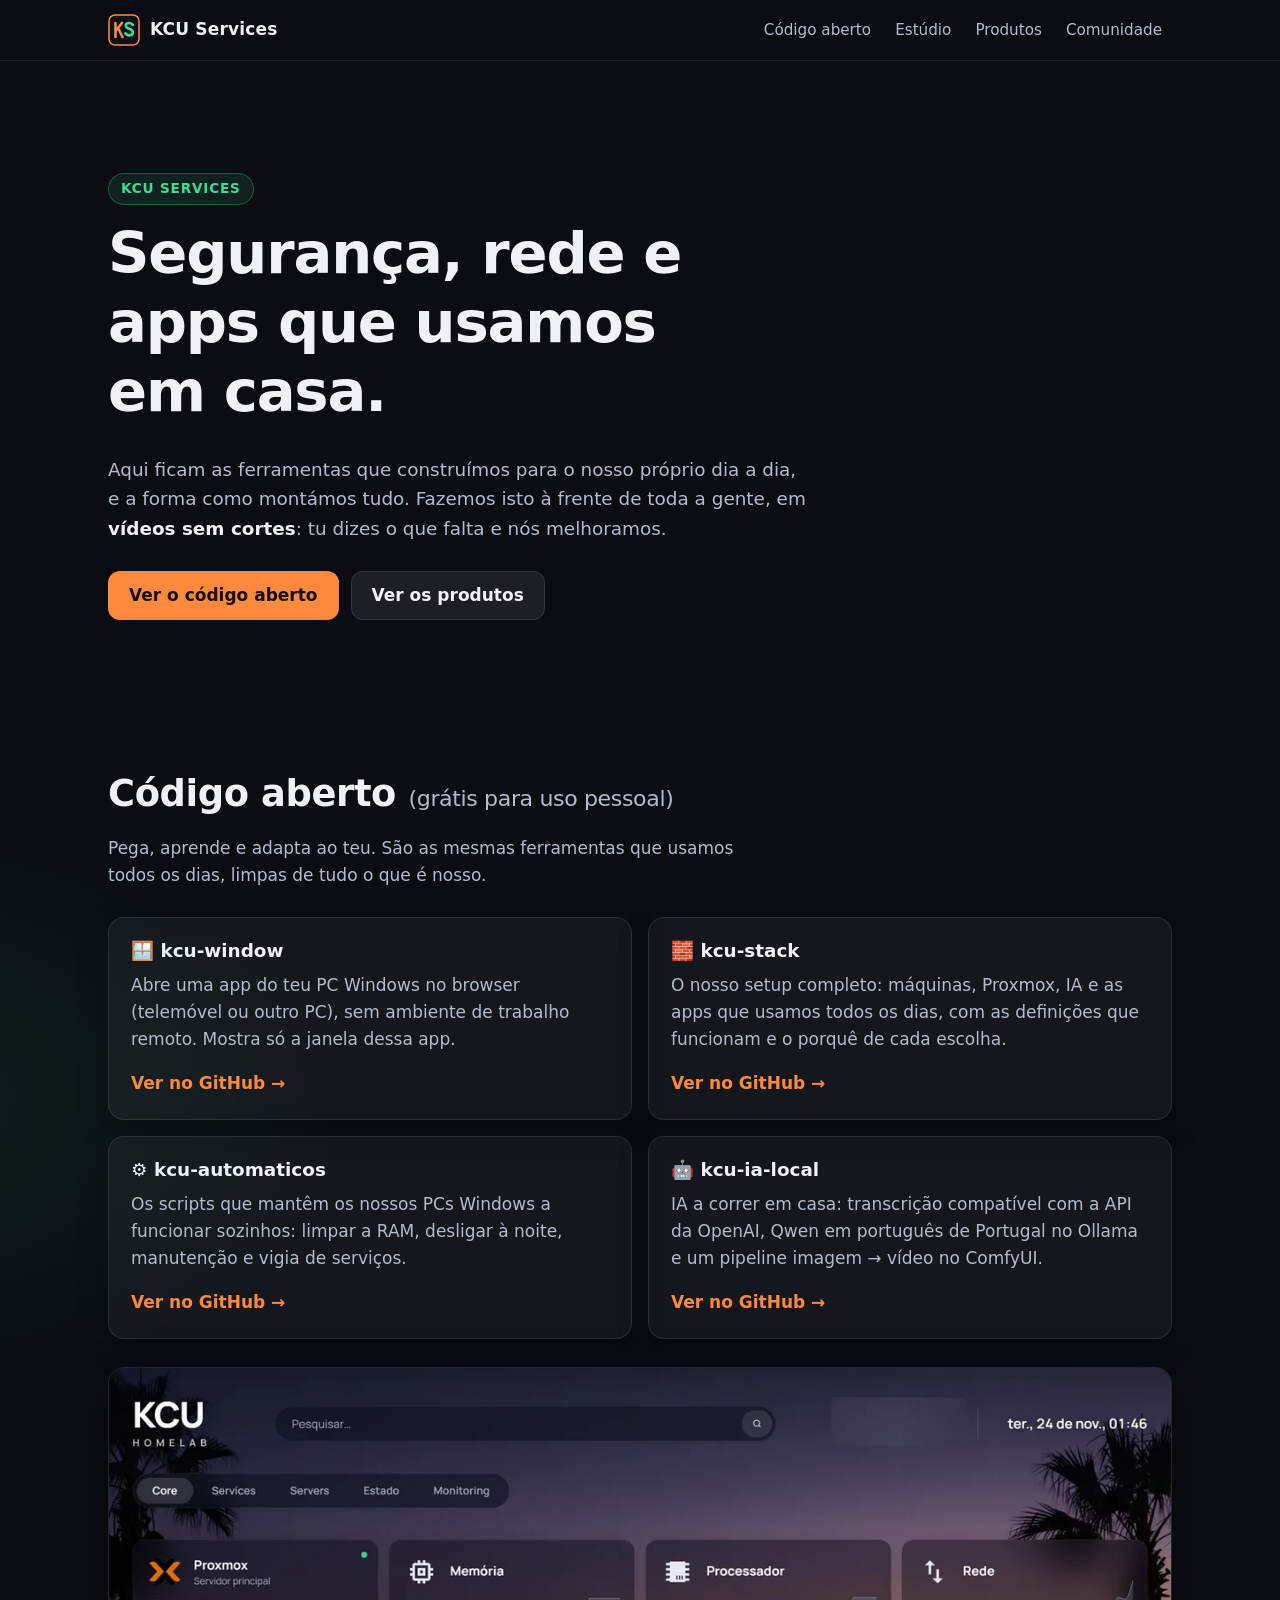
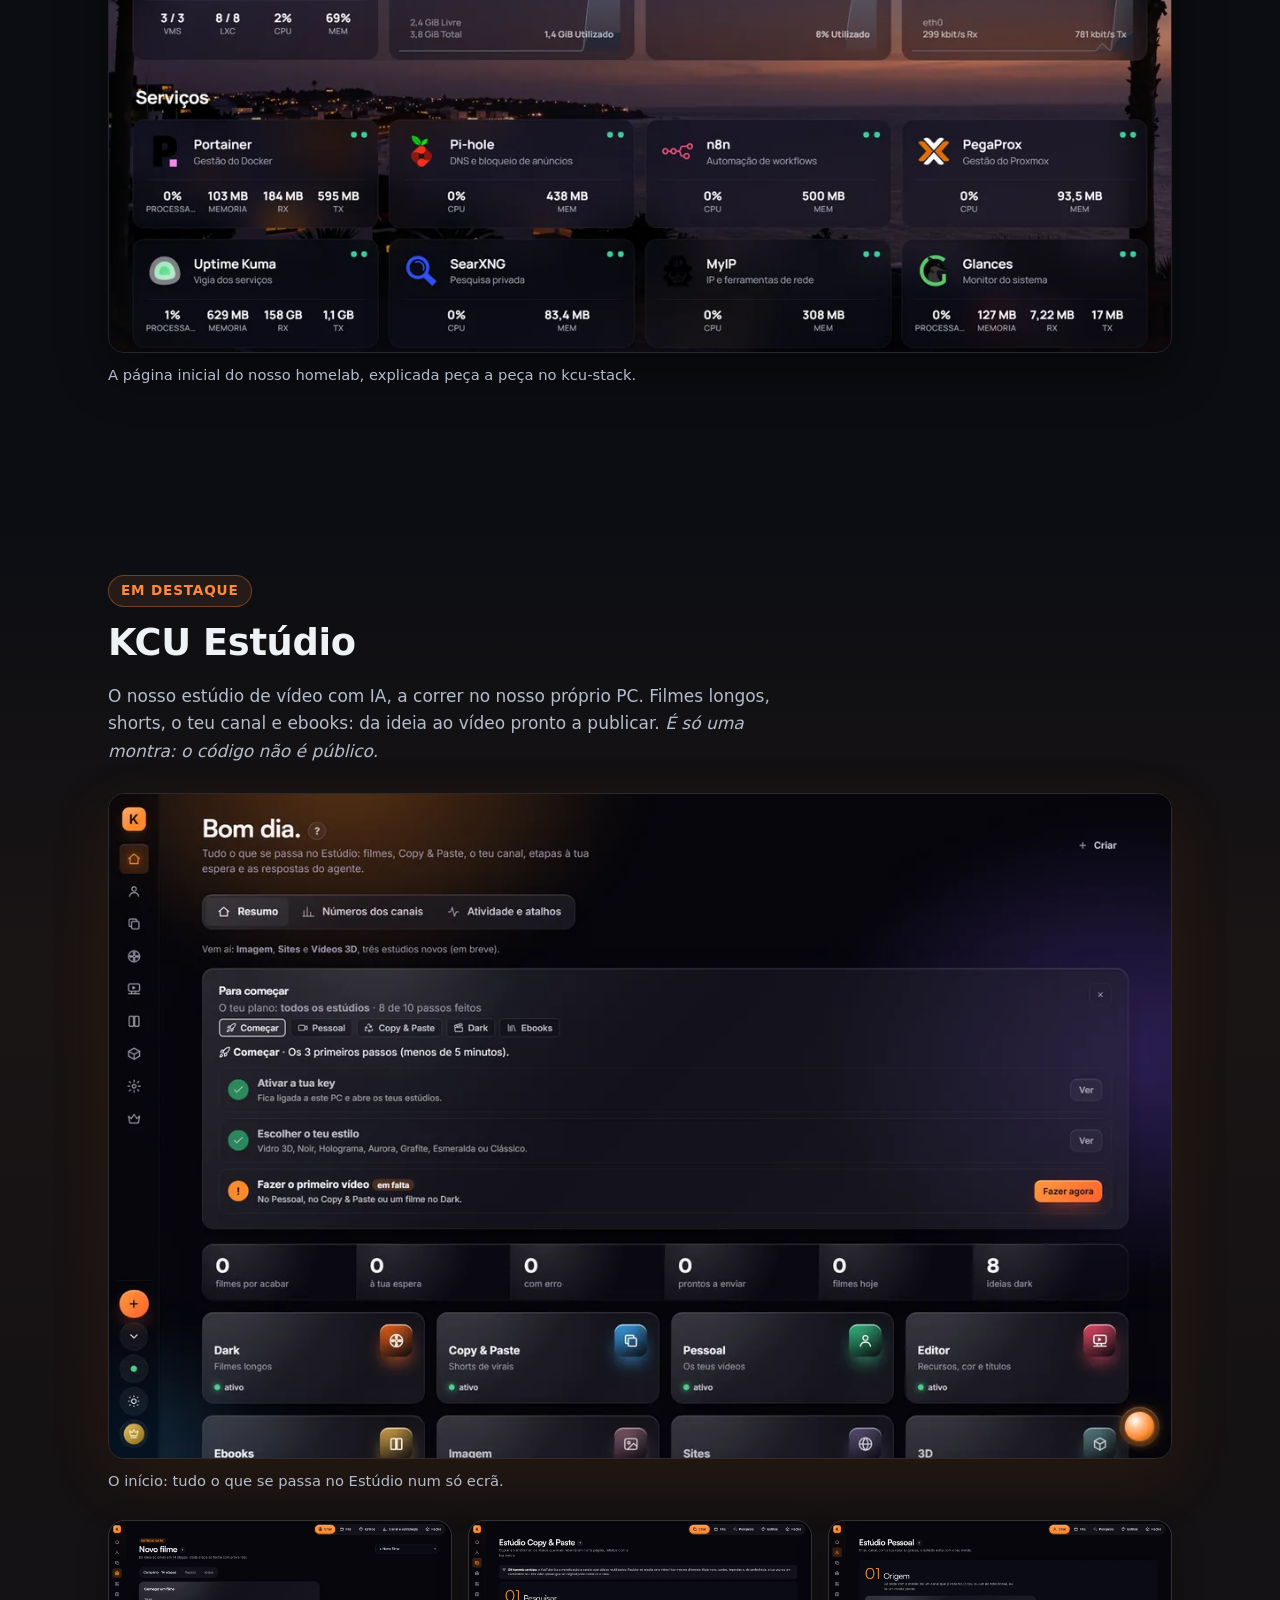
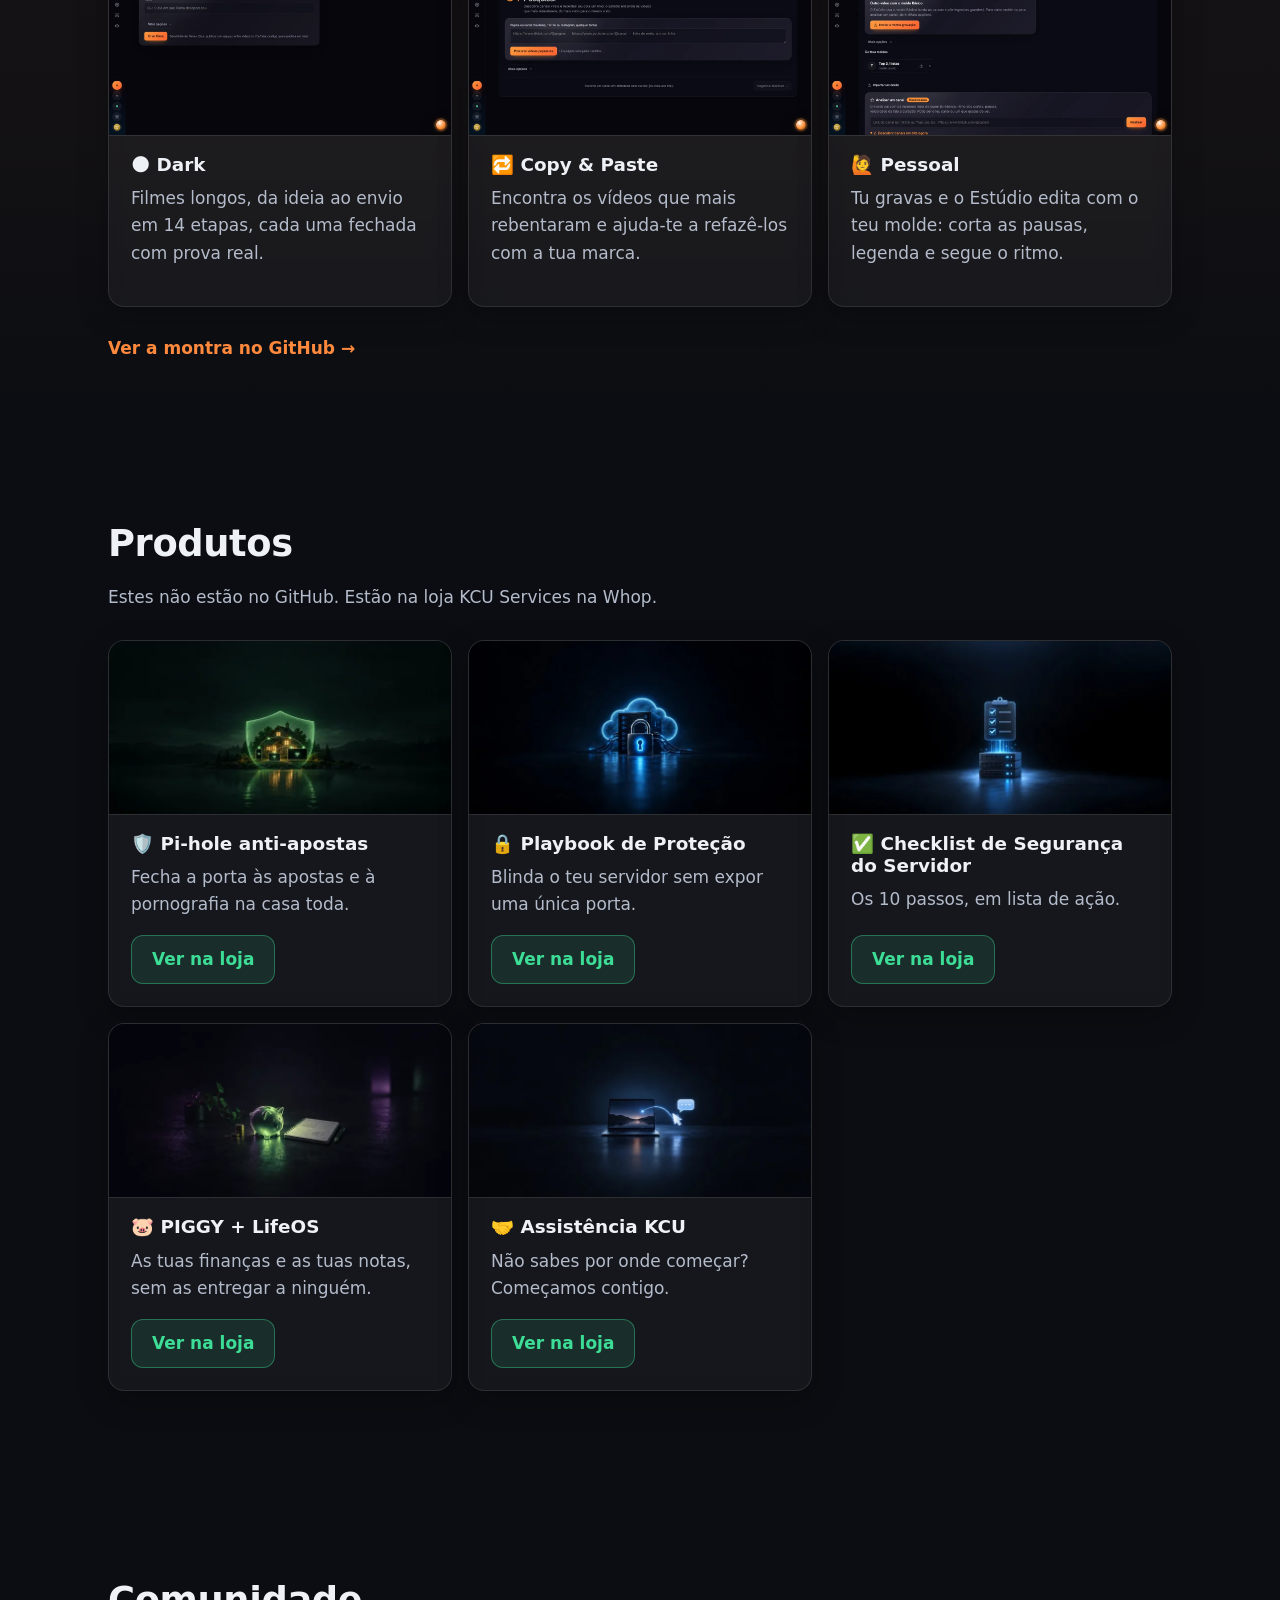
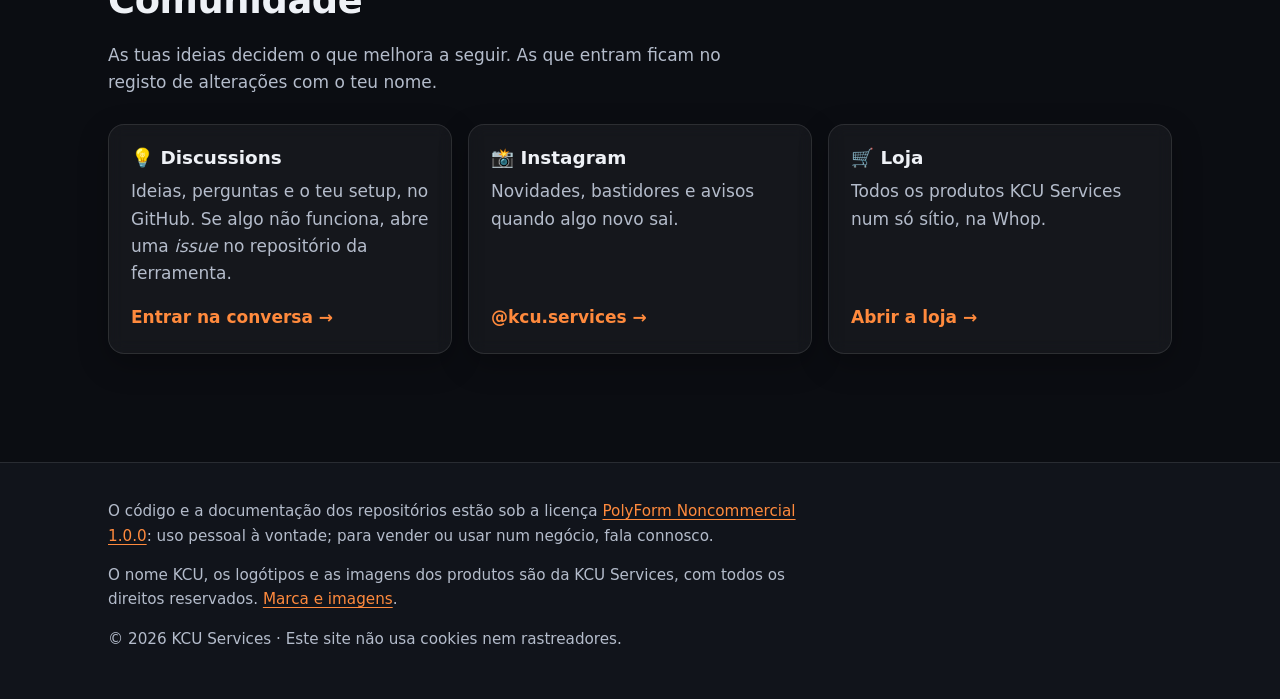
==== index.html @ 5968745b "Site da KCU Services" ====
<!doctype html>
<html lang="pt-PT">
<head>
  <meta charset="utf-8">
  <meta name="viewport" content="width=device-width, initial-scale=1">
  <title>KCU Services · Segurança, rede e apps que usamos em casa</title>
  <meta name="description" content="Ferramentas que construímos para o nosso dia a dia: código aberto para uso pessoal, o KCU Estúdio e produtos de segurança e rede para a tua casa.">
  <meta name="theme-color" content="#0b0d12">
  <meta name="color-scheme" content="dark">
  <meta name="referrer" content="strict-origin-when-cross-origin">
  <link rel="canonical" href="https://kcuservices.github.io/">
  <link rel="icon" href="favicon.svg" type="image/svg+xml">
  <link rel="stylesheet" href="estilo.css">

  <meta property="og:type" content="website">
  <meta property="og:locale" content="pt_PT">
  <meta property="og:site_name" content="KCU Services">
  <meta property="og:title" content="KCU Services · Segurança, rede e apps que usamos em casa">
  <meta property="og:description" content="Ferramentas que construímos para o nosso dia a dia, mostradas em vídeos sem cortes.">
  <meta property="og:url" content="https://kcuservices.github.io/">
  <meta property="og:image" content="https://kcuservices.github.io/img/og.jpg">
  <meta property="og:image:width" content="1200">
  <meta property="og:image:height" content="630">
  <meta property="og:image:alt" content="Ecrã inicial do KCU Estúdio">
  <meta name="twitter:card" content="summary_large_image">
  <meta name="twitter:title" content="KCU Services · Segurança, rede e apps que usamos em casa">
  <meta name="twitter:description" content="Ferramentas que construímos para o nosso dia a dia, mostradas em vídeos sem cortes.">
  <meta name="twitter:image" content="https://kcuservices.github.io/img/og.jpg">
</head>
<body>
  <a class="saltar" href="#conteudo">Saltar para o conteúdo</a>

  <header class="topo">
    <div class="envolve topo__linha">
      <a class="marca" href="#" aria-label="KCU Services, início">
        <img src="favicon.svg" alt="" width="32" height="32">
        <span>KCU Services</span>
      </a>
      <nav aria-label="Secções">
        <ul class="menu">
          <li><a href="#codigo">Código aberto</a></li>
          <li><a href="#estudio">Estúdio</a></li>
          <li><a href="#produtos">Produtos</a></li>
          <li><a href="#comunidade">Comunidade</a></li>
        </ul>
      </nav>
    </div>
  </header>

  <main id="conteudo">
    <section class="heroi">
      <div class="envolve">
        <p class="etiqueta">KCU Services</p>
        <h1>Segurança, rede e apps que usamos em casa.</h1>
        <p class="heroi__texto">Aqui ficam as ferramentas que construímos para o nosso próprio dia a dia, e a forma como montámos tudo. Fazemos isto à frente de toda a gente, em <strong>vídeos sem cortes</strong>: tu dizes o que falta e nós melhoramos.</p>
        <div class="botoes">
          <a class="botao botao--laranja" href="#codigo">Ver o código aberto</a>
          <a class="botao botao--vidro" href="#produtos">Ver os produtos</a>
        </div>
      </div>
    </section>

    <section id="codigo" class="seccao" aria-labelledby="codigo-titulo">
      <div class="envolve">
        <h2 id="codigo-titulo">Código aberto <span class="sub">(grátis para uso pessoal)</span></h2>
        <p class="intro">Pega, aprende e adapta ao teu. São as mesmas ferramentas que usamos todos os dias, limpas de tudo o que é nosso.</p>
        <ul class="grelha grelha--2">
          <li class="cartao">
            <h3><span aria-hidden="true">🪟</span> kcu-window</h3>
            <p>Abre uma app do teu PC Windows no browser (telemóvel ou outro PC), sem ambiente de trabalho remoto. Mostra só a janela dessa app.</p>
            <a class="ligacao" href="https://github.com/KCUServices/kcu-window">Ver no GitHub <span aria-hidden="true">→</span></a>
          </li>
          <li class="cartao">
            <h3><span aria-hidden="true">🧱</span> kcu-stack</h3>
            <p>O nosso setup completo: máquinas, Proxmox, IA e as apps que usamos todos os dias, com as definições que funcionam e o porquê de cada escolha.</p>
            <a class="ligacao" href="https://github.com/KCUServices/kcu-stack">Ver no GitHub <span aria-hidden="true">→</span></a>
          </li>
          <li class="cartao">
            <h3><span aria-hidden="true">⚙️</span> kcu-automaticos</h3>
            <p>Os scripts que mantêm os nossos PCs Windows a funcionar sozinhos: limpar a RAM, desligar à noite, manutenção e vigia de serviços.</p>
            <a class="ligacao" href="https://github.com/KCUServices/kcu-automaticos">Ver no GitHub <span aria-hidden="true">→</span></a>
          </li>
          <li class="cartao">
            <h3><span aria-hidden="true">🤖</span> kcu-ia-local</h3>
            <p>IA a correr em casa: transcrição compatível com a API da OpenAI, Qwen em português de Portugal no Ollama e um pipeline imagem → vídeo no ComfyUI.</p>
            <a class="ligacao" href="https://github.com/KCUServices/kcu-ia-local">Ver no GitHub <span aria-hidden="true">→</span></a>
          </li>
        </ul>
        <figure class="figura">
          <img src="img/stack-homepage.webp" width="1200" height="660" loading="lazy" decoding="async" alt="Página inicial do homelab descrito no kcu-stack, com cartões para o Proxmox, memória, processador, rede e serviços como Portainer, Pi-hole, n8n e Uptime Kuma.">
          <figcaption>A página inicial do nosso homelab, explicada peça a peça no kcu-stack.</figcaption>
        </figure>
      </div>
    </section>

    <section id="estudio" class="seccao seccao--estudio" aria-labelledby="estudio-titulo">
      <div class="envolve">
        <p class="etiqueta etiqueta--laranja">Em destaque</p>
        <h2 id="estudio-titulo">KCU Estúdio</h2>
        <p class="intro">O nosso estúdio de vídeo com IA, a correr no nosso próprio PC. Filmes longos, shorts, o teu canal e ebooks: da ideia ao vídeo pronto a publicar. <em>É só uma montra: o código não é público.</em></p>
        <figure class="figura figura--grande">
          <img src="img/estudio-inicio.webp" width="1200" height="750" loading="lazy" decoding="async" alt="Ecrã inicial do KCU Estúdio: resumo do dia, passos para começar e atalhos para os estúdios Dark, Copy &amp; Paste, Pessoal e Editor.">
          <figcaption>O início: tudo o que se passa no Estúdio num só ecrã.</figcaption>
        </figure>
        <ul class="grelha grelha--3">
          <li class="cartao cartao--img">
            <img src="img/estudio-dark.webp" width="1200" height="750" loading="lazy" decoding="async" alt="Estúdio Dark do KCU Estúdio, com as etapas de um filme longo.">
            <h3>🌑 Dark</h3>
            <p>Filmes longos, da ideia ao envio em 14 etapas, cada uma fechada com prova real.</p>
          </li>
          <li class="cartao cartao--img">
            <img src="img/estudio-copy-paste.webp" width="1200" height="750" loading="lazy" decoding="async" alt="Estúdio Copy &amp; Paste do KCU Estúdio, com a lista de vídeos virais encontrados.">
            <h3>🔁 Copy &amp; Paste</h3>
            <p>Encontra os vídeos que mais rebentaram e ajuda-te a refazê-los com a tua marca.</p>
          </li>
          <li class="cartao cartao--img">
            <img src="img/estudio-pessoal.webp" width="1200" height="750" loading="lazy" decoding="async" alt="Estúdio Pessoal do KCU Estúdio, com o molde de edição de um canal.">
            <h3>🙋 Pessoal</h3>
            <p>Tu gravas e o Estúdio edita com o teu molde: corta as pausas, legenda e segue o ritmo.</p>
          </li>
        </ul>
        <a class="ligacao" href="https://github.com/KCUServices/kcu-estudio">Ver a montra no GitHub <span aria-hidden="true">→</span></a>
      </div>
    </section>

    <section id="produtos" class="seccao" aria-labelledby="produtos-titulo">
      <div class="envolve">
        <h2 id="produtos-titulo">Produtos</h2>
        <p class="intro">Estes não estão no GitHub. Estão na loja KCU Services na Whop.</p>
        <ul class="grelha grelha--produtos">
          <li class="cartao cartao--produto">
            <img src="img/produto-pihole.webp" width="692" height="350" loading="lazy" decoding="async" alt="Escudo verde a proteger uma casa e os seus aparelhos.">
            <h3>🛡️ Pi-hole anti-apostas</h3>
            <p>Fecha a porta às apostas e à pornografia na casa toda.</p>
            <a class="botao botao--verde" href="https://whop.com/kcu-services/kcu-pihole-anti-apostas/">Ver na loja<span class="vh">: Pi-hole anti-apostas</span></a>
          </li>
          <li class="cartao cartao--produto">
            <img src="img/produto-playbook.webp" width="692" height="350" loading="lazy" decoding="async" alt="Cadeado azul à frente de um servidor dentro de uma nuvem.">
            <h3>🔒 Playbook de Proteção</h3>
            <p>Blinda o teu servidor sem expor uma única porta.</p>
            <a class="botao botao--verde" href="https://whop.com/kcu-services/kcu-playbook-protecao/">Ver na loja<span class="vh">: Playbook de Proteção</span></a>
          </li>
          <li class="cartao cartao--produto">
            <img src="img/produto-checklist.webp" width="692" height="350" loading="lazy" decoding="async" alt="Prancheta com uma lista de verificação por cima de um servidor.">
            <h3>✅ Checklist de Segurança do Servidor</h3>
            <p>Os 10 passos, em lista de ação.</p>
            <a class="botao botao--verde" href="https://whop.com/kcu-services/kcu-checklist-seguranca-servidor/">Ver na loja<span class="vh">: Checklist de Segurança do Servidor</span></a>
          </li>
          <li class="cartao cartao--produto">
            <img src="img/produto-piggy.webp" width="692" height="350" loading="lazy" decoding="async" alt="Mealheiro em forma de porco ao lado de um caderno de notas.">
            <h3>🐷 PIGGY + LifeOS</h3>
            <p>As tuas finanças e as tuas notas, sem as entregar a ninguém.</p>
            <a class="botao botao--verde" href="https://whop.com/kcu-services/kcu-piggy-lifeos/">Ver na loja<span class="vh">: PIGGY + LifeOS</span></a>
          </li>
          <li class="cartao cartao--produto">
            <img src="img/produto-assistencia.webp" width="692" height="350" loading="lazy" decoding="async" alt="Portátil com um cursor e um balão de conversa.">
            <h3>🤝 Assistência KCU</h3>
            <p>Não sabes por onde começar? Começamos contigo.</p>
            <a class="botao botao--verde" href="https://whop.com/kcu-services/kcu-assistencia/">Ver na loja<span class="vh">: Assistência KCU</span></a>
          </li>
        </ul>
      </div>
    </section>

    <section id="comunidade" class="seccao" aria-labelledby="comunidade-titulo">
      <div class="envolve">
        <h2 id="comunidade-titulo">Comunidade</h2>
        <p class="intro">As tuas ideias decidem o que melhora a seguir. As que entram ficam no registo de alterações com o teu nome.</p>
        <ul class="grelha grelha--3">
          <li class="cartao">
            <h3><span aria-hidden="true">💡</span> Discussions</h3>
            <p>Ideias, perguntas e o teu setup, no GitHub. Se algo não funciona, abre uma <em>issue</em> no repositório da ferramenta.</p>
            <a class="ligacao" href="https://github.com/orgs/KCUServices/discussions">Entrar na conversa <span aria-hidden="true">→</span></a>
          </li>
          <li class="cartao">
            <h3><span aria-hidden="true">📸</span> Instagram</h3>
            <p>Novidades, bastidores e avisos quando algo novo sai.</p>
            <a class="ligacao" href="https://www.instagram.com/kcu.services">@kcu.services <span aria-hidden="true">→</span></a>
          </li>
          <li class="cartao">
            <h3><span aria-hidden="true">🛒</span> Loja</h3>
            <p>Todos os produtos KCU Services num só sítio, na Whop.</p>
            <a class="ligacao" href="https://whop.com/kcu-services/">Abrir a loja <span aria-hidden="true">→</span></a>
          </li>
        </ul>
      </div>
    </section>
  </main>

  <footer class="rodape">
    <div class="envolve">
      <p>O código e a documentação dos repositórios estão sob a licença <a href="https://polyformproject.org/licenses/noncommercial/1.0.0">PolyForm Noncommercial 1.0.0</a>: uso pessoal à vontade; para vender ou usar num negócio, fala connosco.</p>
      <p>O nome KCU, os logótipos e as imagens dos produtos são da KCU Services, com todos os direitos reservados. <a href="https://github.com/KCUServices/.github/blob/main/MARCA.md">Marca e imagens</a>.</p>
      <p class="rodape__fim">© 2026 KCU Services · Este site não usa cookies nem rastreadores.</p>
    </div>
  </footer>
</body>
</html>
---- estilo.css ----
/* KCU Services · estilo do site (sem fontes externas, sem CDNs) */
:root {
  --fundo: #0b0d12;
  --fundo-2: #11141b;
  --vidro: rgba(255, 255, 255, 0.045);
  --vidro-forte: rgba(255, 255, 255, 0.08);
  --borda: rgba(255, 255, 255, 0.1);
  --texto: #eef1f6;
  --texto-2: #b4bccb;
  --laranja: #ff8a3d;
  --laranja-escuro: #e06a1c;
  --verde: #3ddc97;
  --azul: #6aa8ff;
  --raio: 16px;
  --envolve: 1120px;
  color-scheme: dark;
}

*, *::before, *::after { box-sizing: border-box; }

html { scroll-behavior: smooth; -webkit-text-size-adjust: 100%; }
@media (prefers-reduced-motion: reduce) { html { scroll-behavior: auto; } }

body {
  margin: 0;
  background:
    radial-gradient(900px 500px at 85% -10%, rgba(255, 138, 61, 0.16), transparent 60%),
    radial-gradient(800px 500px at -10% 20%, rgba(61, 220, 151, 0.09), transparent 60%),
    var(--fundo);
  background-repeat: no-repeat;
  color: var(--texto);
  font-family: system-ui, -apple-system, "Segoe UI", Roboto, "Helvetica Neue", Arial, "Noto Sans", sans-serif;
  font-size: 1.0625rem;
  line-height: 1.6;
  overflow-x: hidden;
}

img { max-width: 100%; height: auto; display: block; }

a { color: var(--laranja); text-underline-offset: 3px; }
a:hover { color: #ffb07a; }
:focus-visible { outline: 3px solid var(--laranja); outline-offset: 3px; border-radius: 6px; }

h1, h2, h3 { line-height: 1.2; margin: 0 0 0.5em; }
h1 { font-size: clamp(2rem, 6vw, 3.6rem); letter-spacing: -0.02em; }
h2 { font-size: clamp(1.6rem, 4vw, 2.3rem); letter-spacing: -0.01em; }
h3 { font-size: 1.15rem; }
p { margin: 0 0 1em; }

.envolve { width: 100%; max-width: var(--envolve); margin: 0 auto; padding: 0 16px; }
@media (min-width: 700px) { .envolve { padding: 0 28px; } }

.vh {
  position: absolute; width: 1px; height: 1px; overflow: hidden;
  clip: rect(0 0 0 0); clip-path: inset(50%); white-space: nowrap;
}

.saltar {
  position: absolute; left: 16px; top: -60px; z-index: 10;
  background: var(--laranja); color: #111; padding: 8px 14px; border-radius: 8px; font-weight: 700;
}
.saltar:focus { top: 12px; color: #111; }

/* Topo */
.topo {
  position: sticky; top: 0; z-index: 5;
  background: rgba(11, 13, 18, 0.78);
  -webkit-backdrop-filter: blur(12px); backdrop-filter: blur(12px);
  border-bottom: 1px solid var(--borda);
}
.topo__linha { display: flex; align-items: center; justify-content: space-between; gap: 12px; min-height: 60px; flex-wrap: wrap; }
.marca { display: inline-flex; align-items: center; gap: 10px; color: var(--texto); text-decoration: none; font-weight: 800; letter-spacing: 0.01em; }
.marca:hover { color: var(--texto); }
.menu { list-style: none; margin: 0; padding: 0; display: flex; gap: 4px; flex-wrap: wrap; }
.menu a {
  display: block; padding: 6px 10px; border-radius: 999px;
  color: var(--texto-2); text-decoration: none; font-size: 0.95rem;
}
.menu a:hover { color: var(--texto); background: var(--vidro-forte); }
@media (max-width: 560px) {
  .topo__linha { padding-top: 8px; padding-bottom: 8px; }
  .menu { width: 100%; justify-content: space-between; }
  .menu a { padding: 4px 6px; font-size: 0.9rem; }
}

/* Herói */
.heroi { padding: 72px 0 48px; }
@media (min-width: 700px) { .heroi { padding: 112px 0 72px; } }
.heroi h1 { max-width: 16ch; }
.heroi__texto { max-width: 60ch; font-size: 1.15rem; color: var(--texto-2); }
.heroi__texto strong { color: var(--texto); }

.etiqueta {
  display: inline-block; margin-bottom: 14px; padding: 4px 12px; border-radius: 999px;
  font-size: 0.85rem; font-weight: 700; letter-spacing: 0.06em; text-transform: uppercase;
  color: var(--verde); background: rgba(61, 220, 151, 0.1); border: 1px solid rgba(61, 220, 151, 0.3);
}
.etiqueta--laranja { color: var(--laranja); background: rgba(255, 138, 61, 0.1); border-color: rgba(255, 138, 61, 0.35); }

.botoes { display: flex; flex-wrap: wrap; gap: 12px; margin-top: 28px; }
.botao {
  display: inline-flex; align-items: center; justify-content: center;
  min-height: 44px; padding: 10px 20px; border-radius: 12px;
  font-weight: 700; text-decoration: none; border: 1px solid transparent;
  transition: transform 0.15s ease, background-color 0.15s ease;
}
.botao:hover { transform: translateY(-1px); }
@media (prefers-reduced-motion: reduce) { .botao { transition: none; } .botao:hover { transform: none; } }
.botao--laranja { background: var(--laranja); color: #14100c; }
.botao--laranja:hover { background: #ffa264; color: #14100c; }
.botao--vidro { background: var(--vidro-forte); color: var(--texto); border-color: var(--borda); }
.botao--vidro:hover { background: rgba(255, 255, 255, 0.13); color: var(--texto); }
.botao--verde { background: rgba(61, 220, 151, 0.12); color: var(--verde); border-color: rgba(61, 220, 151, 0.4); }
.botao--verde:hover { background: rgba(61, 220, 151, 0.2); color: #7befbd; }

/* Secções */
.seccao { padding: 56px 0; scroll-margin-top: 64px; }
@media (min-width: 700px) { .seccao { padding: 80px 0; } }
.seccao--estudio {
  background: linear-gradient(180deg, transparent, rgba(255, 138, 61, 0.06) 30%, rgba(255, 138, 61, 0.03) 80%, transparent);
}
.sub { font-weight: 500; color: var(--texto-2); font-size: 0.6em; white-space: nowrap; }
.intro { max-width: 62ch; color: var(--texto-2); margin-bottom: 28px; }

/* Grelhas e cartões */
.grelha { list-style: none; margin: 0 0 28px; padding: 0; display: grid; gap: 16px; grid-template-columns: 1fr; }
@media (min-width: 700px) {
  .grelha--2 { grid-template-columns: repeat(2, 1fr); }
  .grelha--3 { grid-template-columns: repeat(3, 1fr); }
  .grelha--produtos { grid-template-columns: repeat(2, 1fr); }
}
@media (min-width: 1000px) { .grelha--produtos { grid-template-columns: repeat(3, 1fr); } }

.cartao {
  display: flex; flex-direction: column;
  padding: 22px; border-radius: var(--raio);
  background: var(--vidro); border: 1px solid var(--borda);
  -webkit-backdrop-filter: blur(8px); backdrop-filter: blur(8px);
  box-shadow: 0 10px 30px rgba(0, 0, 0, 0.25);
}
.cartao p { color: var(--texto-2); flex-grow: 1; }
.cartao .ligacao, .cartao .botao { align-self: flex-start; }
.cartao--img, .cartao--produto { padding: 0 0 22px; overflow: hidden; }
.cartao--img img, .cartao--produto img { width: 100%; margin-bottom: 18px; border-bottom: 1px solid var(--borda); }
.cartao--img > :not(img), .cartao--produto > :not(img) { margin-left: 22px; margin-right: 22px; }

.ligacao { font-weight: 700; text-decoration: none; }
.ligacao:hover { text-decoration: underline; }

.figura { margin: 0 0 28px; }
.figura img { border-radius: var(--raio); border: 1px solid var(--borda); box-shadow: 0 20px 50px rgba(0, 0, 0, 0.45); }
.figura figcaption { margin-top: 10px; font-size: 0.92rem; color: var(--texto-2); }
.figura--grande img { box-shadow: 0 20px 60px rgba(255, 138, 61, 0.12), 0 20px 50px rgba(0, 0, 0, 0.45); }

/* Rodapé */
.rodape { border-top: 1px solid var(--borda); padding: 36px 0 48px; background: var(--fundo-2); font-size: 0.95rem; color: var(--texto-2); }
.rodape p { max-width: 75ch; }
.rodape__fim { margin: 0; }

/* 404 */
.erro { min-height: 70vh; display: grid; place-items: center; text-align: center; padding: 64px 0; }
.erro__codigo { font-size: clamp(4rem, 18vw, 8rem); font-weight: 800; color: var(--laranja); margin: 0; line-height: 1; }
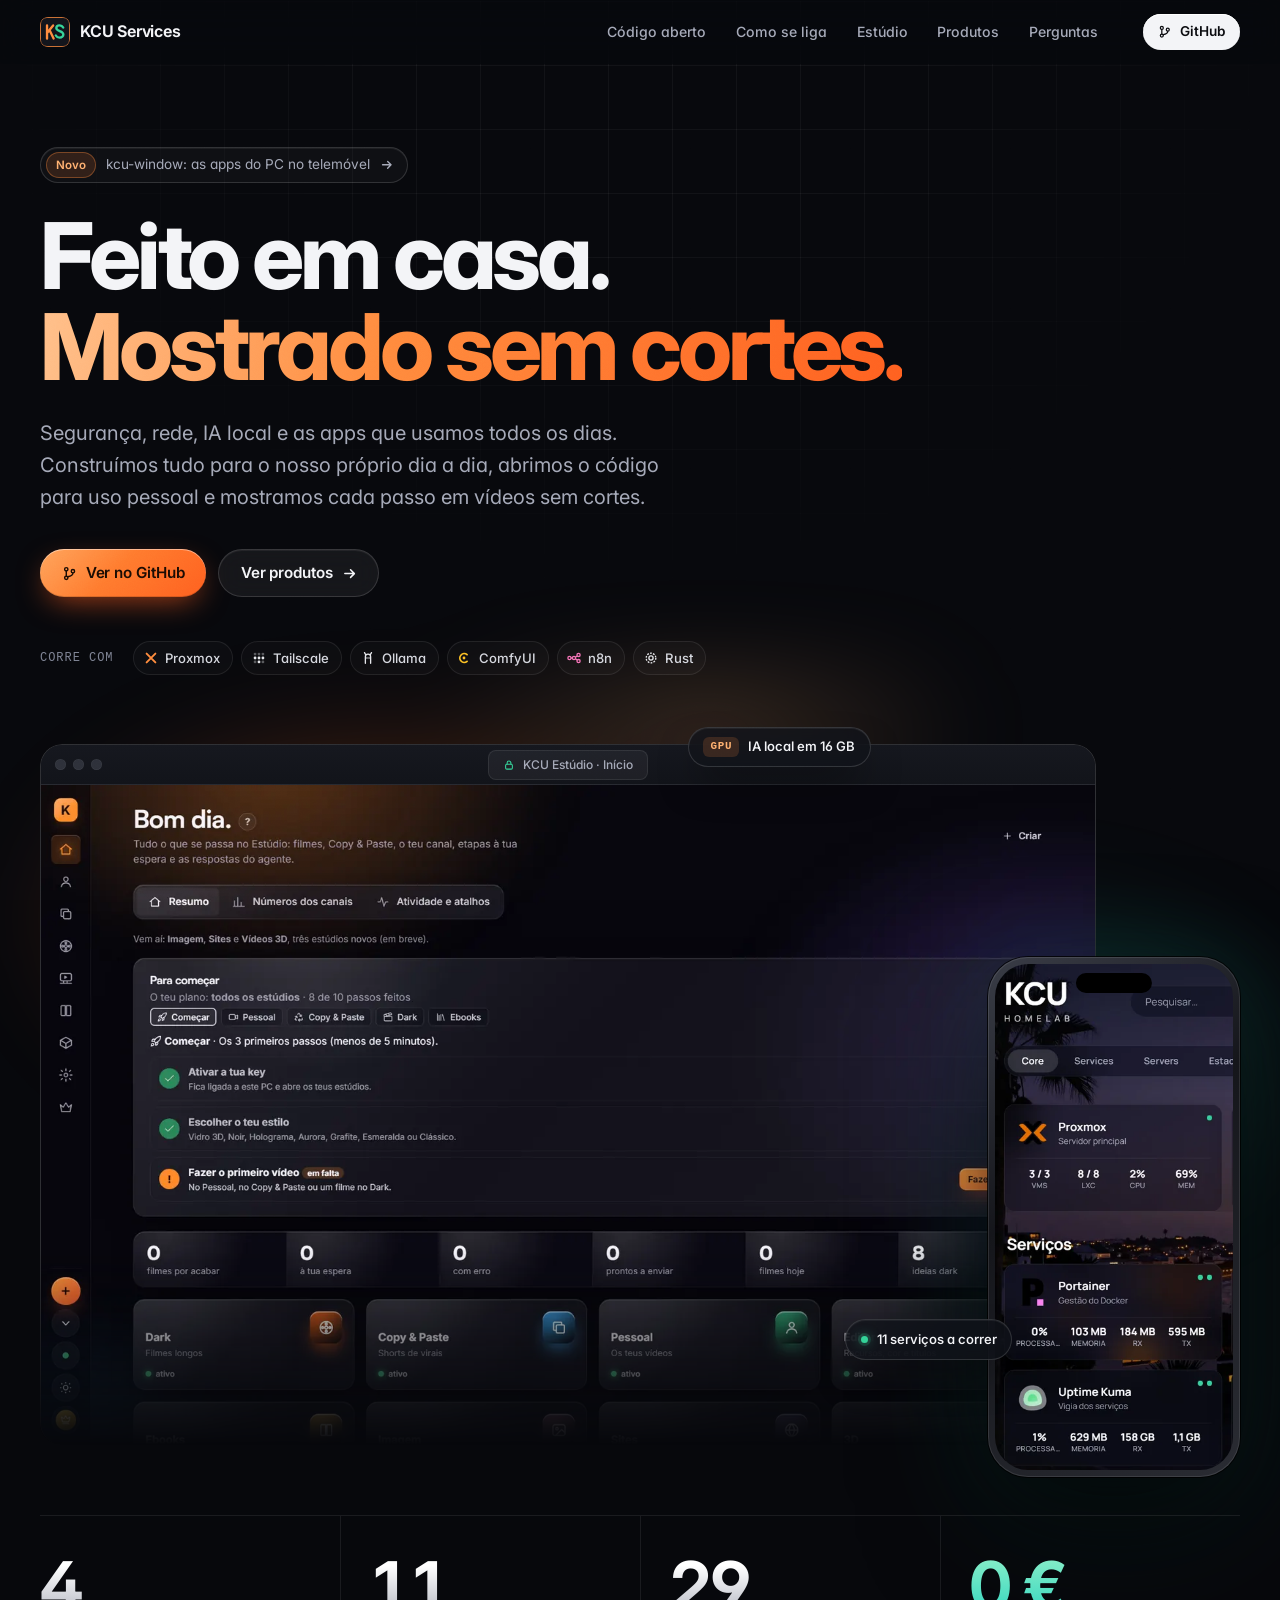
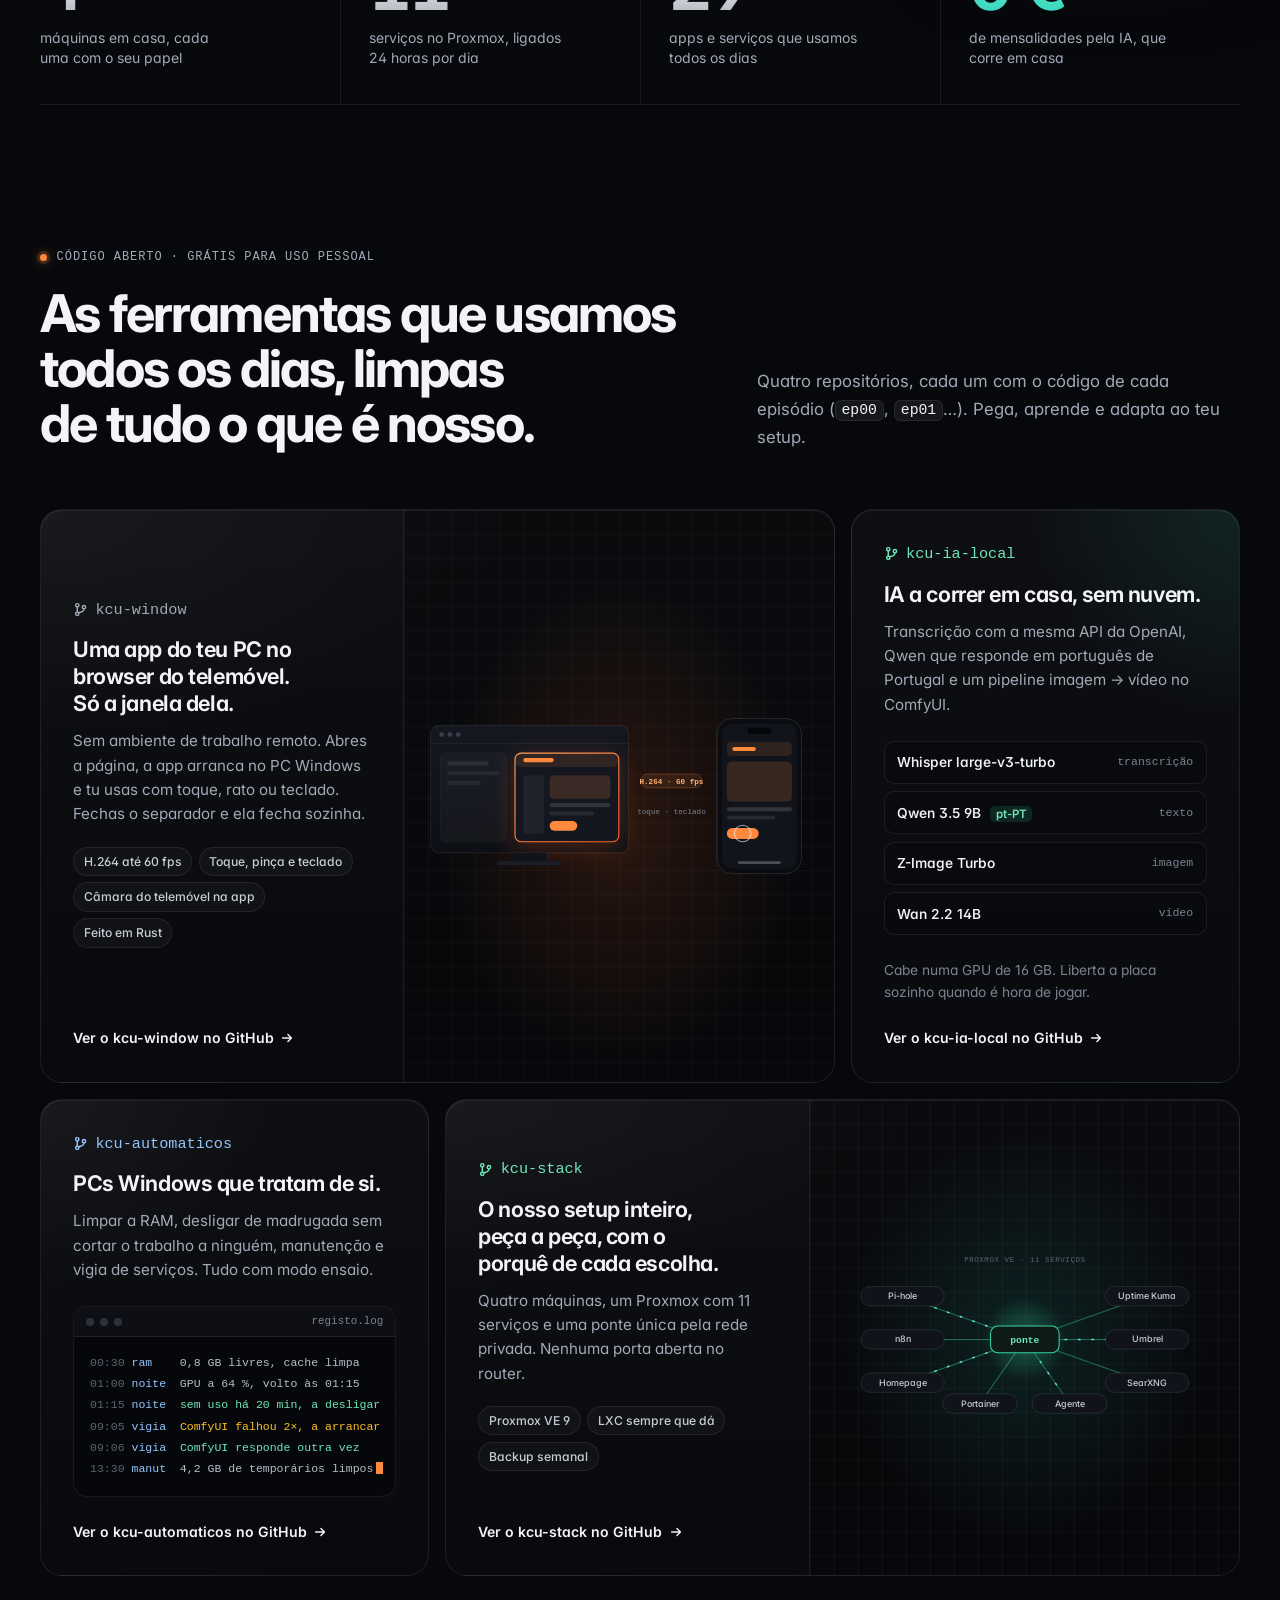
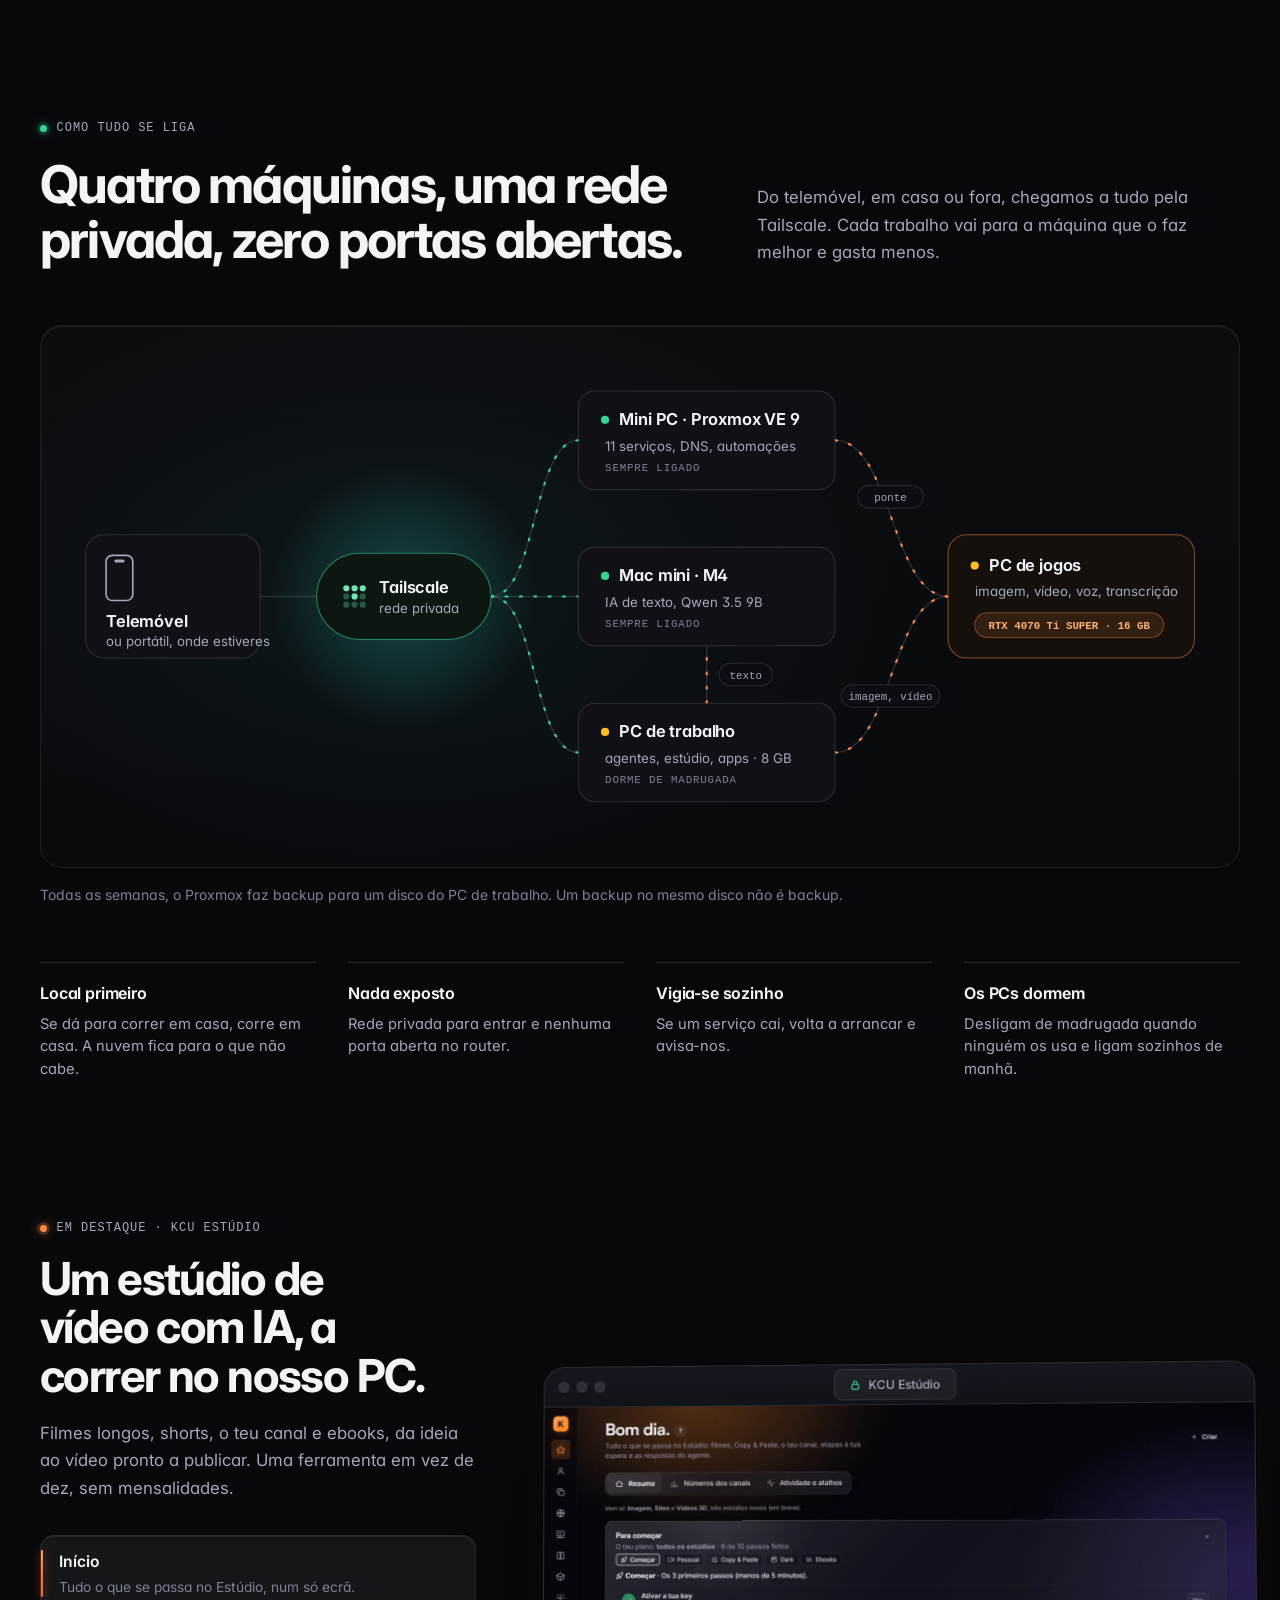
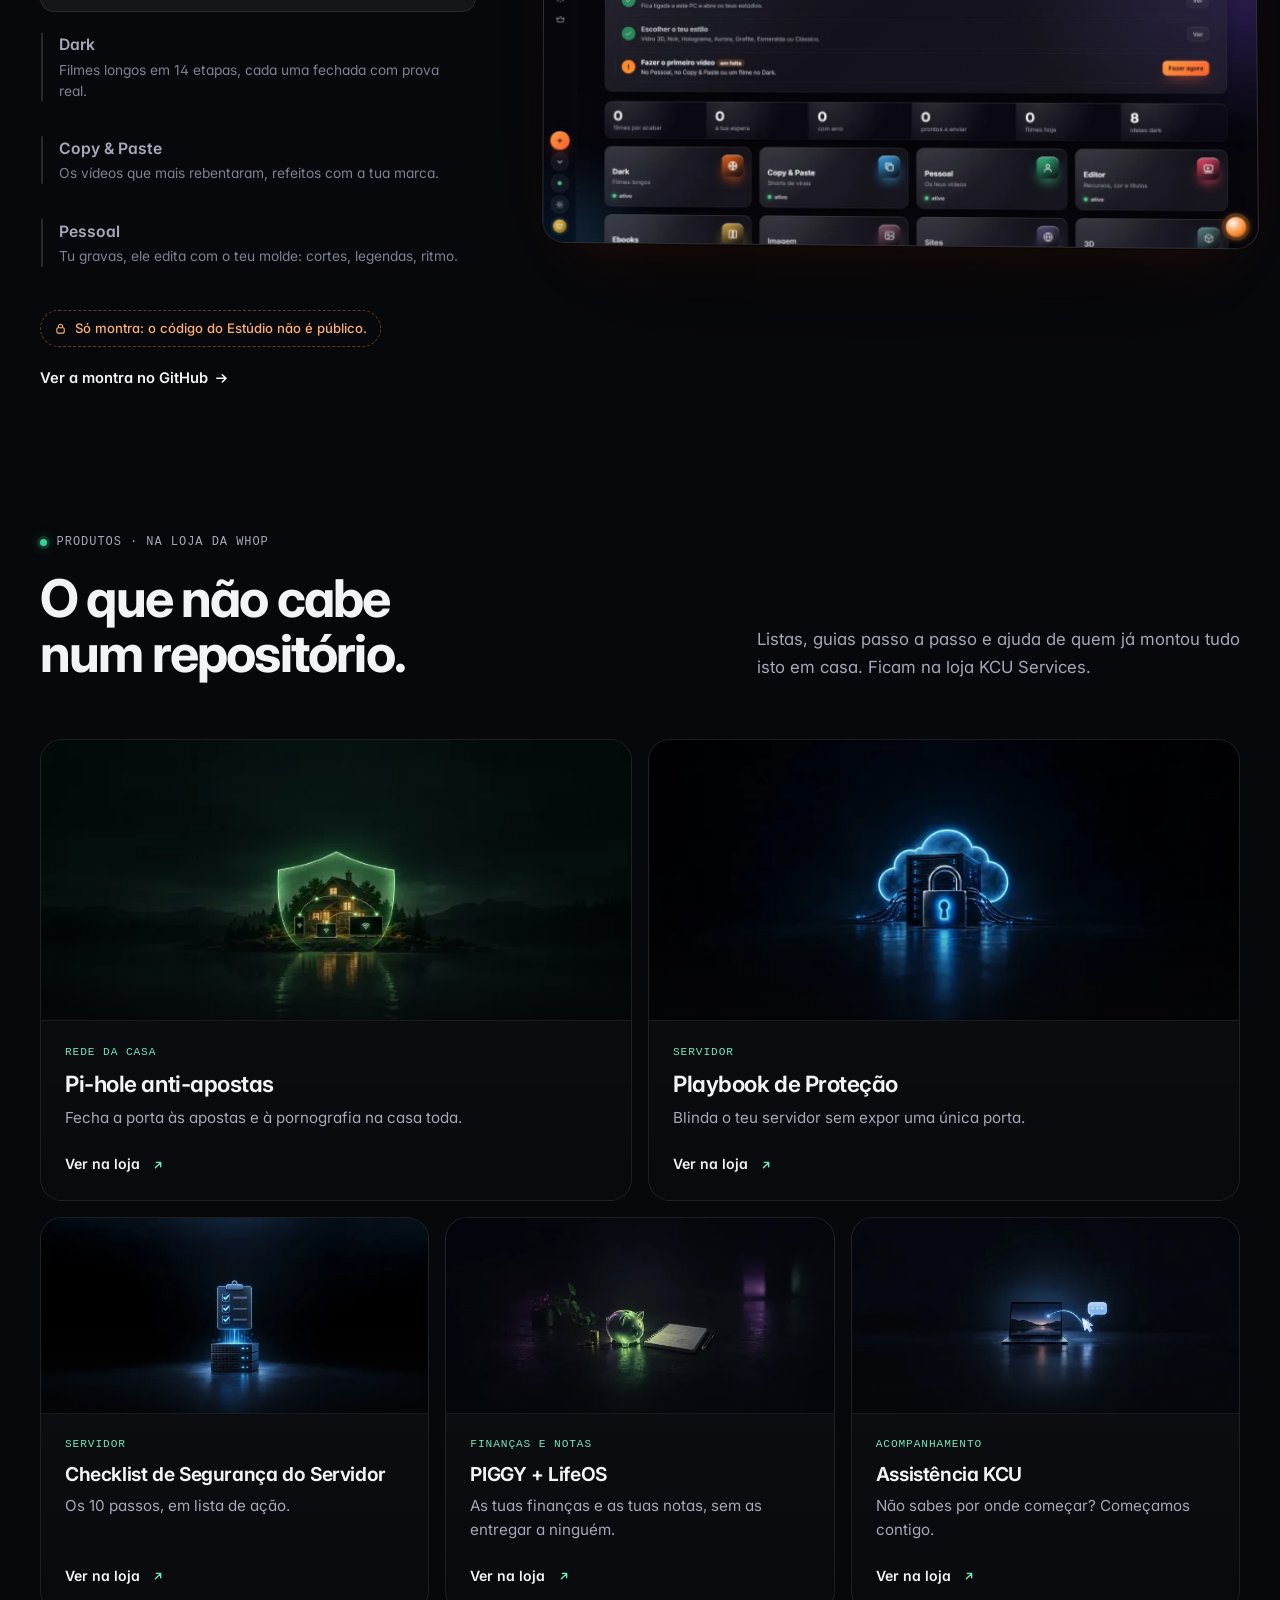
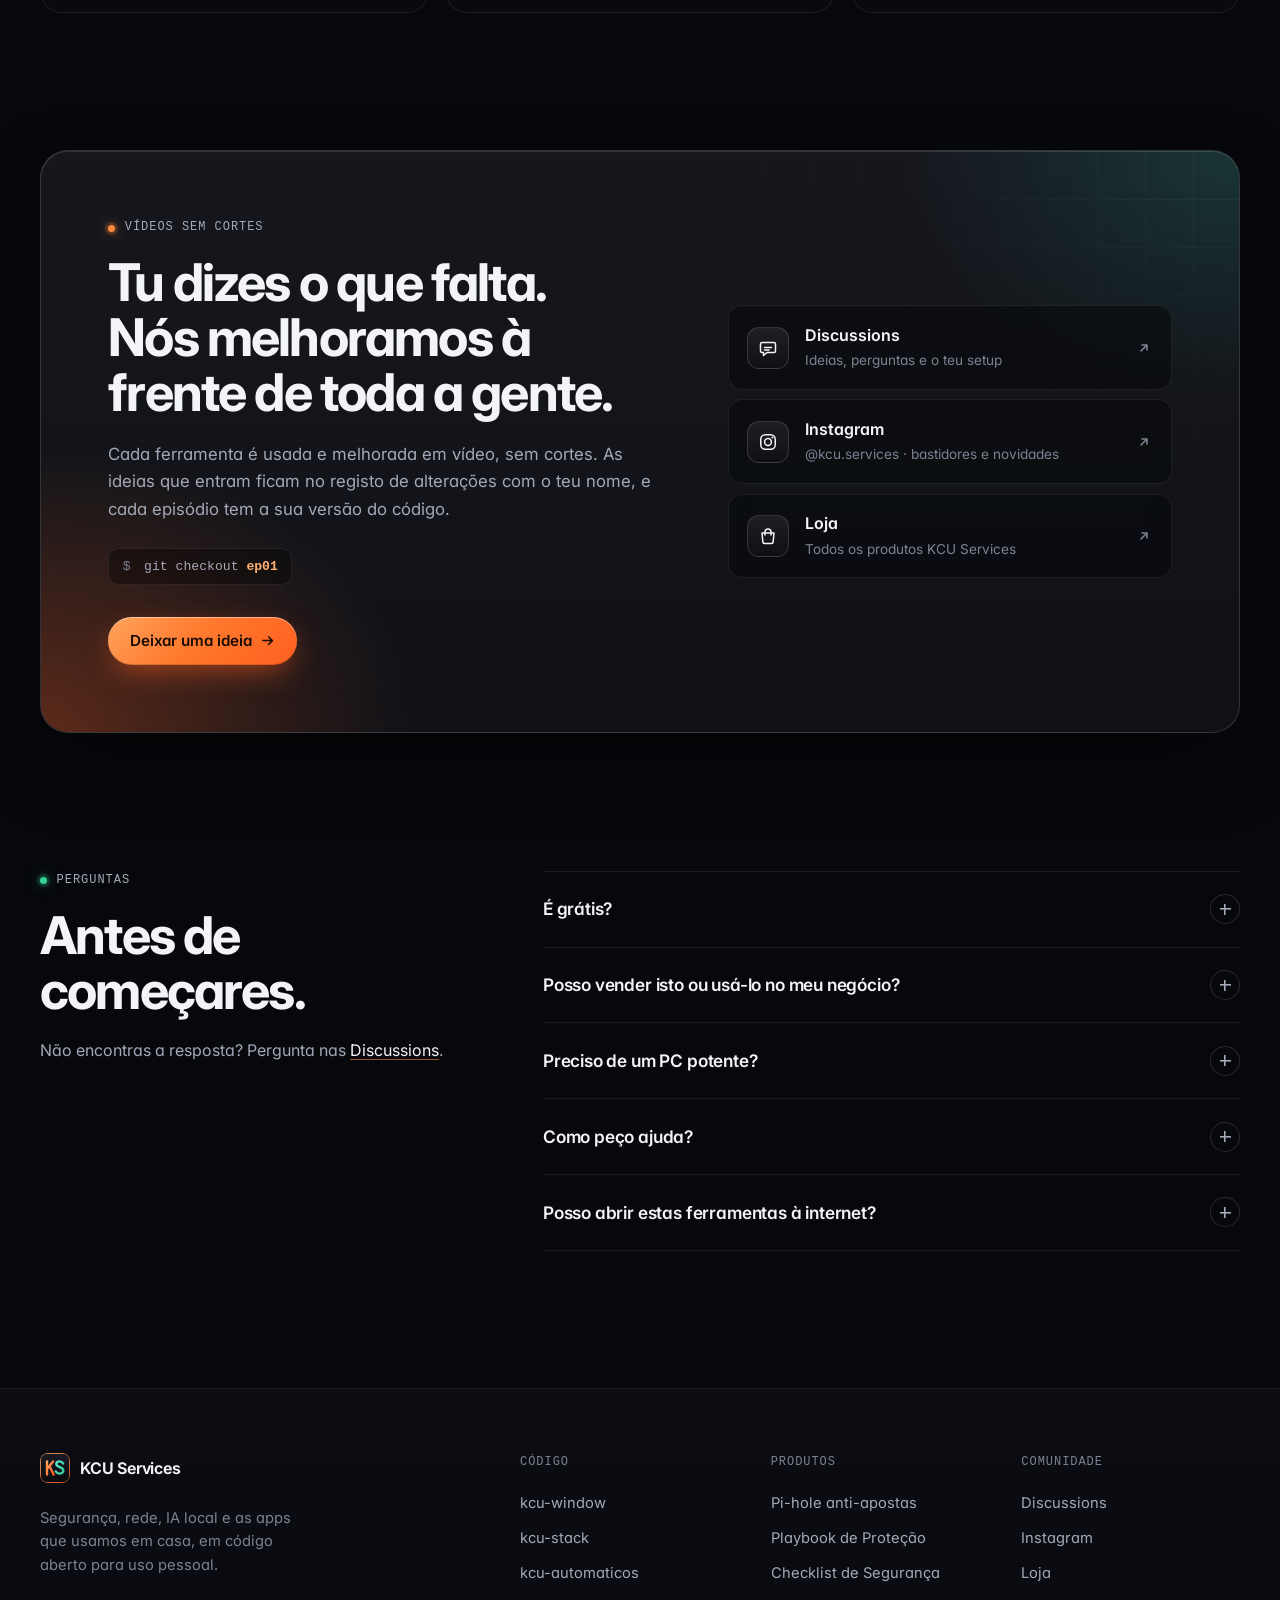
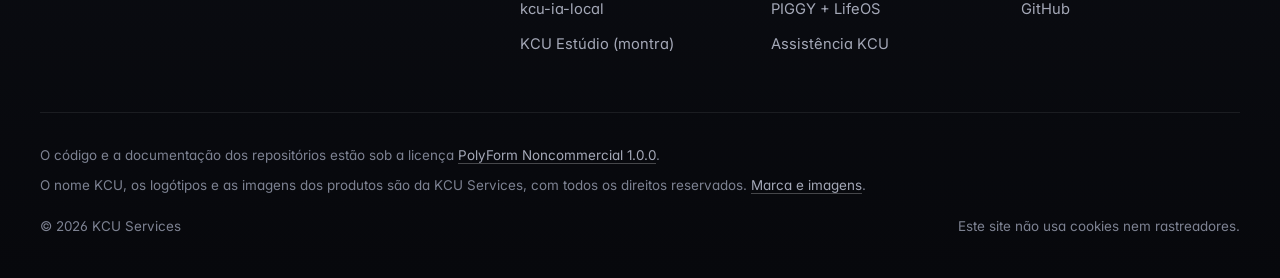
==== commit 33d4c016: "Site novo: redesenho completo" ====
--- a/index.html
+++ b/index.html
@@ -2,196 +2,781 @@
 <html lang="pt-PT">
 <head>
   <meta charset="utf-8">
-  <meta name="viewport" content="width=device-width, initial-scale=1">
-  <title>KCU Services · Segurança, rede e apps que usamos em casa</title>
-  <meta name="description" content="Ferramentas que construímos para o nosso dia a dia: código aberto para uso pessoal, o KCU Estúdio e produtos de segurança e rede para a tua casa.">
-  <meta name="theme-color" content="#0b0d12">
+  <meta name="viewport" content="width=device-width, initial-scale=1, viewport-fit=cover">
+  <title>KCU Services · Feito em casa, mostrado sem cortes</title>
+  <meta name="description" content="Segurança, rede, IA local e as apps que usamos todos os dias. Código aberto para uso pessoal, o KCU Estúdio e produtos para proteger a tua casa e o teu servidor.">
+  <meta name="theme-color" content="#07080c">
   <meta name="color-scheme" content="dark">
   <meta name="referrer" content="strict-origin-when-cross-origin">
   <link rel="canonical" href="https://kcuservices.github.io/">
   <link rel="icon" href="favicon.svg" type="image/svg+xml">
+  <link rel="preload" href="fontes/inter-var.woff2" as="font" type="font/woff2" crossorigin>
+  <link rel="preload" href="img/estudio-inicio.webp" as="image" type="image/webp" fetchpriority="high">
   <link rel="stylesheet" href="estilo.css">
+  <script src="app.js" defer></script>
 
   <meta property="og:type" content="website">
   <meta property="og:locale" content="pt_PT">
   <meta property="og:site_name" content="KCU Services">
-  <meta property="og:title" content="KCU Services · Segurança, rede e apps que usamos em casa">
-  <meta property="og:description" content="Ferramentas que construímos para o nosso dia a dia, mostradas em vídeos sem cortes.">
+  <meta property="og:title" content="KCU Services · Feito em casa, mostrado sem cortes">
+  <meta property="og:description" content="Segurança, rede, IA local e as apps que usamos todos os dias. Código aberto para uso pessoal, mostrado em vídeos sem cortes.">
   <meta property="og:url" content="https://kcuservices.github.io/">
   <meta property="og:image" content="https://kcuservices.github.io/img/og.jpg">
   <meta property="og:image:width" content="1200">
   <meta property="og:image:height" content="630">
-  <meta property="og:image:alt" content="Ecrã inicial do KCU Estúdio">
+  <meta property="og:image:alt" content="KCU Services: Feito em casa. Mostrado sem cortes. Ao lado, o ecrã inicial do KCU Estúdio.">
   <meta name="twitter:card" content="summary_large_image">
-  <meta name="twitter:title" content="KCU Services · Segurança, rede e apps que usamos em casa">
-  <meta name="twitter:description" content="Ferramentas que construímos para o nosso dia a dia, mostradas em vídeos sem cortes.">
+  <meta name="twitter:title" content="KCU Services · Feito em casa, mostrado sem cortes">
+  <meta name="twitter:description" content="Segurança, rede, IA local e as apps que usamos todos os dias. Código aberto para uso pessoal, mostrado em vídeos sem cortes.">
   <meta name="twitter:image" content="https://kcuservices.github.io/img/og.jpg">
 </head>
 <body>
   <a class="saltar" href="#conteudo">Saltar para o conteúdo</a>
 
-  <header class="topo">
-    <div class="envolve topo__linha">
-      <a class="marca" href="#" aria-label="KCU Services, início">
-        <img src="favicon.svg" alt="" width="32" height="32">
+  <!-- Ícones desenhados à mão, reutilizados com <use> -->
+  <svg width="0" height="0" class="vh" aria-hidden="true" focusable="false">
+    <symbol id="i-seta" viewBox="0 0 16 16"><path d="M3 8h10M9 4l4 4-4 4" fill="none" stroke="currentColor" stroke-width="1.6" stroke-linecap="round" stroke-linejoin="round"/></symbol>
+    <symbol id="i-fora" viewBox="0 0 16 16"><path d="M5 11 11 5M6 5h5v5" fill="none" stroke="currentColor" stroke-width="1.6" stroke-linecap="round" stroke-linejoin="round"/></symbol>
+    <symbol id="i-ramo" viewBox="0 0 16 16"><g fill="none" stroke="currentColor" stroke-width="1.5" stroke-linecap="round"><circle cx="4.5" cy="3.5" r="1.75"/><circle cx="4.5" cy="12.5" r="1.75"/><circle cx="11.5" cy="5.5" r="1.75"/><path d="M4.5 5.25v5.5M11.5 7.25c0 2.6-2.2 3.4-5.4 4.1"/></g></symbol>
+    <symbol id="i-cadeado" viewBox="0 0 16 16"><g fill="none" stroke="currentColor" stroke-width="1.4" stroke-linejoin="round"><rect x="3.5" y="7" width="9" height="6.5" rx="1.6"/><path d="M5.5 7V5.2a2.5 2.5 0 0 1 5 0V7"/></g></symbol>
+    <symbol id="i-balao" viewBox="0 0 20 20"><path d="M4 4.5h12a1.5 1.5 0 0 1 1.5 1.5v7a1.5 1.5 0 0 1-1.5 1.5H9l-3.5 3v-3H4A1.5 1.5 0 0 1 2.5 13V6A1.5 1.5 0 0 1 4 4.5Z" fill="none" stroke="currentColor" stroke-width="1.5" stroke-linejoin="round"/><path d="M6.5 9.5h7M6.5 12h4.5" stroke="currentColor" stroke-width="1.5" stroke-linecap="round"/></symbol>
+    <symbol id="i-camara" viewBox="0 0 20 20"><g fill="none" stroke="currentColor" stroke-width="1.5"><rect x="2.75" y="2.75" width="14.5" height="14.5" rx="4.5"/><circle cx="10" cy="10" r="3.4"/></g><circle cx="14.4" cy="5.6" r="1" fill="currentColor"/></symbol>
+    <symbol id="i-saco" viewBox="0 0 20 20"><g fill="none" stroke="currentColor" stroke-width="1.5" stroke-linejoin="round"><path d="M4 7h12l-.9 9.2a1.5 1.5 0 0 1-1.5 1.3H6.4a1.5 1.5 0 0 1-1.5-1.3Z"/><path d="M7 9V6a3 3 0 0 1 6 0v3" stroke-linecap="round"/></g></symbol>
+    <symbol id="i-play" viewBox="0 0 20 20"><circle cx="10" cy="10" r="7.25" fill="none" stroke="currentColor" stroke-width="1.5"/><path d="M8.5 7.2v5.6l4.3-2.8Z" fill="currentColor"/></symbol>
+  </svg>
+
+  <header class="nav" id="topo">
+    <div class="envolve nav__linha">
+      <a class="marca" href="#conteudo" aria-label="KCU Services, voltar ao início">
+        <svg class="marca__ks" viewBox="0 0 64 64" width="30" height="30" aria-hidden="true">
+          <rect width="64" height="64" rx="15" fill="#12141b"/>
+          <rect x="1" y="1" width="62" height="62" rx="14" fill="none" stroke="#ff8a3d" stroke-opacity=".85" stroke-width="2"/>
+          <g fill="none" stroke-linecap="round" stroke-linejoin="round" stroke-width="5">
+            <path d="M15 18v28M15 34l13-16M20.5 28.5 29 46" stroke="#ff8a3d"/>
+            <path d="M49.5 22.5c-1.6-2.9-4.3-4.5-7.6-4.5-4.2 0-7.1 2.4-7.1 5.6 0 7.8 15 4.9 15 13.6 0 3.7-3.2 6.8-7.8 6.8-3.6 0-6.6-1.7-8.3-4.6" stroke="#34d399"/>
+          </g>
+        </svg>
         <span>KCU Services</span>
       </a>
-      <nav aria-label="Secções">
-        <ul class="menu">
-          <li><a href="#codigo">Código aberto</a></li>
-          <li><a href="#estudio">Estúdio</a></li>
-          <li><a href="#produtos">Produtos</a></li>
-          <li><a href="#comunidade">Comunidade</a></li>
-        </ul>
+      <nav class="nav__menu" aria-label="Secções">
+        <a href="#codigo">Código aberto</a>
+        <a href="#rede">Como se liga</a>
+        <a href="#estudio">Estúdio</a>
+        <a href="#produtos">Produtos</a>
+        <a href="#perguntas">Perguntas</a>
       </nav>
+      <a class="botao botao--pequeno botao--claro" href="https://github.com/KCUServices">
+        <svg class="ico" width="16" height="16" aria-hidden="true"><use href="#i-ramo"/></svg>
+        GitHub
+      </a>
     </div>
   </header>
 
-  <main id="conteudo">
-    <section class="heroi">
+  <main id="conteudo" tabindex="-1">
+
+    <!-- ============ HERÓI ============ -->
+    <section class="heroi" aria-labelledby="heroi-titulo">
+      <div class="heroi__grelha" aria-hidden="true"></div>
+      <div class="envolve heroi__texto">
+        <a class="anuncio" href="https://github.com/KCUServices/kcu-window">
+          <span class="anuncio__tag">Novo</span>
+          <span>kcu-window: as apps do PC no telemóvel</span>
+          <svg class="ico" width="14" height="14" aria-hidden="true"><use href="#i-seta"/></svg>
+        </a>
+        <h1 id="heroi-titulo">Feito em casa.<br><span class="grad">Mostrado sem cortes.</span></h1>
+        <p class="heroi__lead">Segurança, rede, IA local e as apps que usamos todos os dias. Construímos tudo para o nosso próprio dia a dia, abrimos o código para uso pessoal e mostramos cada passo em vídeos sem cortes.</p>
+        <div class="botoes">
+          <a class="botao botao--laranja" href="https://github.com/KCUServices">
+            <svg class="ico" width="16" height="16" aria-hidden="true"><use href="#i-ramo"/></svg>
+            Ver no GitHub
+          </a>
+          <a class="botao botao--vidro" href="#produtos">Ver produtos <svg class="ico" width="16" height="16" aria-hidden="true"><use href="#i-seta"/></svg></a>
+        </div>
+        <div class="tec">
+          <span class="tec__rotulo">Corre com</span>
+          <ul class="tec__lista" aria-label="Tecnologias que usamos">
+            <li><svg viewBox="0 0 16 16" aria-hidden="true"><path d="M3 3l10 10M13 3 3 13" stroke="#ff8a3d" stroke-width="2.2" stroke-linecap="round"/></svg>Proxmox</li>
+            <li><svg viewBox="0 0 16 16" aria-hidden="true"><g fill="#e6e7eb"><circle cx="3.5" cy="3.5" r="1.6" opacity=".35"/><circle cx="8" cy="3.5" r="1.6" opacity=".35"/><circle cx="12.5" cy="3.5" r="1.6" opacity=".35"/><circle cx="3.5" cy="8" r="1.6"/><circle cx="8" cy="8" r="1.6"/><circle cx="12.5" cy="8" r="1.6"/><circle cx="3.5" cy="12.5" r="1.6" opacity=".35"/><circle cx="8" cy="12.5" r="1.6"/><circle cx="12.5" cy="12.5" r="1.6" opacity=".35"/></g></svg>Tailscale</li>
+            <li><svg viewBox="0 0 16 16" aria-hidden="true"><path d="M5 14V6.5a3 3 0 0 1 6 0V14M5 3.5 4 1.8M11 3.5l1-1.7" fill="none" stroke="#e6e7eb" stroke-width="1.5" stroke-linecap="round"/><circle cx="6.8" cy="8" r=".9" fill="#e6e7eb"/><circle cx="9.2" cy="8" r=".9" fill="#e6e7eb"/></svg>Ollama</li>
+            <li><svg viewBox="0 0 16 16" aria-hidden="true"><path d="M11.5 4.2A5 5 0 1 0 11.5 11.8" fill="none" stroke="#fbbf24" stroke-width="2" stroke-linecap="round"/><circle cx="8" cy="8" r="1.6" fill="#fbbf24"/></svg>ComfyUI</li>
+            <li><svg viewBox="0 0 16 16" aria-hidden="true"><g fill="none" stroke="#f472b6" stroke-width="1.5"><circle cx="2.8" cy="8" r="1.8"/><circle cx="8" cy="8" r="1.8"/><circle cx="13.2" cy="4.5" r="1.8"/><circle cx="13.2" cy="11.5" r="1.8"/><path d="M4.6 8h1.6M9.7 7.2l1.8-1.6M9.7 8.8l1.8 1.6"/></g></svg>n8n</li>
+            <li><svg viewBox="0 0 16 16" aria-hidden="true"><circle cx="8" cy="8" r="5.5" fill="none" stroke="#e6e7eb" stroke-width="1.5" stroke-dasharray="2 1.45"/><circle cx="8" cy="8" r="2.4" fill="none" stroke="#e6e7eb" stroke-width="1.5"/></svg>Rust</li>
+          </ul>
+        </div>
+      </div>
+
       <div class="envolve">
-        <p class="etiqueta">KCU Services</p>
-        <h1>Segurança, rede e apps que usamos em casa.</h1>
-        <p class="heroi__texto">Aqui ficam as ferramentas que construímos para o nosso próprio dia a dia, e a forma como montámos tudo. Fazemos isto à frente de toda a gente, em <strong>vídeos sem cortes</strong>: tu dizes o que falta e nós melhoramos.</p>
-        <div class="botoes">
-          <a class="botao botao--laranja" href="#codigo">Ver o código aberto</a>
-          <a class="botao botao--vidro" href="#produtos">Ver os produtos</a>
+        <div class="palco">
+          <div class="palco__brilho" aria-hidden="true"></div>
+          <figure class="browser">
+            <div class="browser__barra" aria-hidden="true">
+              <span class="browser__pontos"><i></i><i></i><i></i></span>
+              <span class="browser__url"><svg width="12" height="12"><use href="#i-cadeado"/></svg>KCU Estúdio · Início</span>
+              <span class="browser__fim"></span>
+            </div>
+            <img src="img/estudio-inicio.webp" width="1440" height="900" fetchpriority="high" decoding="async" alt="Ecrã inicial do KCU Estúdio: um resumo do dia, os passos para começar, contadores de filmes e atalhos para os estúdios Dark, Copy &amp; Paste, Pessoal e Editor.">
+          </figure>
+          <figure class="telemovel">
+            <div class="telemovel__corpo">
+              <div class="telemovel__ecra">
+                <span class="telemovel__ilha" aria-hidden="true"></span>
+                <img src="img/homelab-telemovel.webp" width="364" height="774" fetchpriority="low" decoding="async" alt="A página inicial do homelab aberta no telemóvel, com o estado do Proxmox e cartões do Portainer e do Uptime Kuma.">
+              </div>
+            </div>
+          </figure>
+          <p class="flutua flutua--a" aria-hidden="true"><span class="ponto ponto--verde"></span>11 serviços a correr</p>
+          <p class="flutua flutua--b" aria-hidden="true"><span class="flutua__chip">GPU</span>IA local em 16 GB</p>
         </div>
       </div>
     </section>
 
+    <!-- ============ NÚMEROS ============ -->
+    <section class="numeros" aria-label="O setup em números">
+      <div class="envolve">
+        <dl class="numeros__grelha">
+          <div class="numero">
+            <dt>máquinas em casa, cada uma com o seu papel</dt>
+            <dd>4</dd>
+          </div>
+          <div class="numero">
+            <dt>serviços no Proxmox, ligados 24 horas por dia</dt>
+            <dd>11</dd>
+          </div>
+          <div class="numero">
+            <dt>apps e serviços que usamos todos os dias</dt>
+            <dd>29</dd>
+          </div>
+          <div class="numero">
+            <dt>de mensalidades pela IA, que corre em casa</dt>
+            <dd>0&nbsp;€</dd>
+          </div>
+        </dl>
+      </div>
+    </section>
+
+    <!-- ============ CÓDIGO ABERTO ============ -->
     <section id="codigo" class="seccao" aria-labelledby="codigo-titulo">
       <div class="envolve">
-        <h2 id="codigo-titulo">Código aberto <span class="sub">(grátis para uso pessoal)</span></h2>
-        <p class="intro">Pega, aprende e adapta ao teu. São as mesmas ferramentas que usamos todos os dias, limpas de tudo o que é nosso.</p>
-        <ul class="grelha grelha--2">
-          <li class="cartao">
-            <h3><span aria-hidden="true">🪟</span> kcu-window</h3>
-            <p>Abre uma app do teu PC Windows no browser (telemóvel ou outro PC), sem ambiente de trabalho remoto. Mostra só a janela dessa app.</p>
-            <a class="ligacao" href="https://github.com/KCUServices/kcu-window">Ver no GitHub <span aria-hidden="true">→</span></a>
-          </li>
-          <li class="cartao">
-            <h3><span aria-hidden="true">🧱</span> kcu-stack</h3>
-            <p>O nosso setup completo: máquinas, Proxmox, IA e as apps que usamos todos os dias, com as definições que funcionam e o porquê de cada escolha.</p>
-            <a class="ligacao" href="https://github.com/KCUServices/kcu-stack">Ver no GitHub <span aria-hidden="true">→</span></a>
-          </li>
-          <li class="cartao">
-            <h3><span aria-hidden="true">⚙️</span> kcu-automaticos</h3>
-            <p>Os scripts que mantêm os nossos PCs Windows a funcionar sozinhos: limpar a RAM, desligar à noite, manutenção e vigia de serviços.</p>
-            <a class="ligacao" href="https://github.com/KCUServices/kcu-automaticos">Ver no GitHub <span aria-hidden="true">→</span></a>
-          </li>
-          <li class="cartao">
-            <h3><span aria-hidden="true">🤖</span> kcu-ia-local</h3>
-            <p>IA a correr em casa: transcrição compatível com a API da OpenAI, Qwen em português de Portugal no Ollama e um pipeline imagem → vídeo no ComfyUI.</p>
-            <a class="ligacao" href="https://github.com/KCUServices/kcu-ia-local">Ver no GitHub <span aria-hidden="true">→</span></a>
+        <header class="cabeca rv">
+          <div>
+            <p class="olho"><span class="ponto ponto--laranja"></span>Código aberto · grátis para uso pessoal</p>
+            <h2 id="codigo-titulo">As ferramentas que usamos todos os dias, limpas de tudo o que é nosso.</h2>
+          </div>
+          <p class="cabeca__lead">Quatro repositórios, cada um com o código de cada episódio (<code>ep00</code>, <code>ep01</code>…). Pega, aprende e adapta ao teu setup.</p>
+        </header>
+
+        <div class="bento">
+          <!-- kcu-window -->
+          <article class="tile tile--largo tile--janela rv">
+            <div class="tile__texto">
+              <p class="tile__repo"><svg class="ico" width="14" height="14" aria-hidden="true"><use href="#i-ramo"/></svg>kcu-window</p>
+              <h3>Uma app do teu PC no browser do telemóvel. Só a janela dela.</h3>
+              <p>Sem ambiente de trabalho remoto. Abres a página, a app arranca no PC Windows e tu usas com toque, rato ou teclado. Fechas o separador e ela fecha sozinha.</p>
+              <ul class="factos">
+                <li>H.264 até 60 fps</li>
+                <li>Toque, pinça e teclado</li>
+                <li>Câmara do telemóvel na app</li>
+                <li>Feito em Rust</li>
+              </ul>
+            </div>
+            <div class="tile__arte" aria-hidden="true">
+              <svg viewBox="0 0 560 240" class="arte-janela">
+                <defs>
+                  <linearGradient id="gj" x1="0" y1="0" x2="1" y2="1"><stop offset="0" stop-color="#ffa45c"/><stop offset="1" stop-color="#ff5f1f"/></linearGradient>
+                  <linearGradient id="gtela" x1="0" y1="0" x2="0" y2="1"><stop offset="0" stop-color="#151821"/><stop offset="1" stop-color="#0d0f15"/></linearGradient>
+                </defs>
+                <!-- monitor -->
+                <rect x="8" y="18" width="286" height="184" rx="12" fill="url(#gtela)" stroke="rgba(255,255,255,.12)"/>
+                <path d="M8 44h286" stroke="rgba(255,255,255,.08)"/>
+                <circle cx="24" cy="31" r="3.5" fill="#3a3d4a"/><circle cx="36" cy="31" r="3.5" fill="#3a3d4a"/><circle cx="48" cy="31" r="3.5" fill="#3a3d4a"/>
+                <!-- outras janelas esbatidas -->
+                <rect x="22" y="58" width="96" height="128" rx="7" fill="rgba(255,255,255,.03)" stroke="rgba(255,255,255,.06)"/>
+                <rect x="32" y="70" width="60" height="6" rx="3" fill="rgba(255,255,255,.08)"/>
+                <rect x="32" y="84" width="74" height="6" rx="3" fill="rgba(255,255,255,.06)"/>
+                <rect x="32" y="98" width="48" height="6" rx="3" fill="rgba(255,255,255,.06)"/>
+                <!-- a app partilhada -->
+                <g class="arte-janela__app">
+                  <rect x="130" y="58" width="150" height="128" rx="9" fill="#141720" stroke="url(#gj)" stroke-width="1.6"/>
+                  <rect x="130" y="58" width="150" height="20" rx="9" fill="rgba(255,138,61,.12)"/>
+                  <rect x="142" y="65" width="44" height="6" rx="3" fill="#ff8a3d"/>
+                  <rect x="142" y="90" width="30" height="84" rx="5" fill="rgba(255,255,255,.05)"/>
+                  <rect x="180" y="90" width="88" height="34" rx="6" fill="rgba(255,138,61,.16)"/>
+                  <rect x="180" y="130" width="88" height="6" rx="3" fill="rgba(255,255,255,.12)"/>
+                  <rect x="180" y="142" width="64" height="6" rx="3" fill="rgba(255,255,255,.08)"/>
+                  <rect x="180" y="156" width="40" height="14" rx="7" fill="#ff8a3d"/>
+                </g>
+                <rect x="126" y="202" width="50" height="12" fill="#11131a"/>
+                <rect x="104" y="214" width="94" height="6" rx="3" fill="#1b1e27"/>
+                <!-- fluxo -->
+                <path class="fluxo" d="M300 120 C 345 120, 360 120, 410 120" fill="none" stroke="url(#gj)" stroke-width="2" stroke-dasharray="3 7" stroke-linecap="round"/>
+                <rect x="312" y="88" width="88" height="20" rx="10" fill="rgba(255,138,61,.1)" stroke="rgba(255,138,61,.35)"/>
+                <text x="356" y="102" text-anchor="middle" class="arte-txt arte-txt--laranja">H.264 · 60 fps</text>
+                <text x="356" y="146" text-anchor="middle" class="arte-txt">toque · teclado</text>
+                <!-- telemóvel -->
+                <rect x="422" y="8" width="122" height="224" rx="22" fill="#0b0c11" stroke="rgba(255,255,255,.16)"/>
+                <rect x="429" y="15" width="108" height="210" rx="16" fill="#12141b"/>
+                <rect x="466" y="21" width="34" height="9" rx="4.5" fill="#05060a"/>
+                <g>
+                  <rect x="436" y="42" width="94" height="20" rx="6" fill="rgba(255,138,61,.12)"/>
+                  <rect x="444" y="49" width="34" height="6" rx="3" fill="#ff8a3d"/>
+                  <rect x="436" y="70" width="94" height="58" rx="7" fill="rgba(255,138,61,.16)"/>
+                  <rect x="436" y="136" width="94" height="6" rx="3" fill="rgba(255,255,255,.14)"/>
+                  <rect x="436" y="148" width="70" height="6" rx="3" fill="rgba(255,255,255,.09)"/>
+                  <rect x="436" y="166" width="46" height="16" rx="8" fill="#ff8a3d"/>
+                  <circle class="toque" cx="459" cy="174" r="12" fill="none" stroke="#fff" stroke-opacity=".6" stroke-width="1.5"/>
+                </g>
+                <rect x="452" y="214" width="62" height="4" rx="2" fill="rgba(255,255,255,.25)"/>
+              </svg>
+            </div>
+            <a class="tile__link esticado" href="https://github.com/KCUServices/kcu-window">Ver o kcu-window no GitHub <svg class="ico" width="14" height="14" aria-hidden="true"><use href="#i-seta"/></svg></a>
+          </article>
+
+          <!-- kcu-ia-local -->
+          <article class="tile tile--ia rv">
+            <div class="tile__texto">
+              <p class="tile__repo"><svg class="ico" width="14" height="14" aria-hidden="true"><use href="#i-ramo"/></svg>kcu-ia-local</p>
+              <h3>IA a correr em casa, sem nuvem.</h3>
+              <p>Transcrição com a mesma API da OpenAI, Qwen que responde em português de Portugal e um pipeline imagem → vídeo no ComfyUI.</p>
+            </div>
+            <ul class="modelos" aria-label="Modelos usados">
+              <li><span class="modelos__nome">Whisper large-v3-turbo</span><span class="modelos__papel">transcrição</span></li>
+              <li><span class="modelos__nome">Qwen 3.5 9B <b>pt-PT</b></span><span class="modelos__papel">texto</span></li>
+              <li><span class="modelos__nome">Z-Image Turbo</span><span class="modelos__papel">imagem</span></li>
+              <li><span class="modelos__nome">Wan 2.2 14B</span><span class="modelos__papel">vídeo</span></li>
+            </ul>
+            <p class="tile__nota">Cabe numa GPU de 16 GB. Liberta a placa sozinho quando é hora de jogar.</p>
+            <a class="tile__link esticado" href="https://github.com/KCUServices/kcu-ia-local">Ver o kcu-ia-local no GitHub <svg class="ico" width="14" height="14" aria-hidden="true"><use href="#i-seta"/></svg></a>
+          </article>
+
+          <!-- kcu-automaticos -->
+          <article class="tile tile--term rv">
+            <div class="tile__texto">
+              <p class="tile__repo"><svg class="ico" width="14" height="14" aria-hidden="true"><use href="#i-ramo"/></svg>kcu-automaticos</p>
+              <h3>PCs Windows que tratam de si.</h3>
+              <p>Limpar a RAM, desligar de madrugada sem cortar o trabalho a ninguém, manutenção e vigia de serviços. Tudo com modo ensaio.</p>
+            </div>
+            <div class="terminal" aria-label="Exemplo de registo dos scripts" role="img">
+              <div class="terminal__barra" aria-hidden="true"><i></i><i></i><i></i><span>registo.log</span></div>
+<pre aria-hidden="true"><span class="t-h">00:30</span> <span class="t-s">ram  </span>  0,8 GB livres, cache limpa
+<span class="t-h">01:00</span> <span class="t-s">noite</span>  GPU a 64 %, volto às 01:15
+<span class="t-h">01:15</span> <span class="t-s">noite</span>  <span class="t-ok">sem uso há 20 min, a desligar</span>
+<span class="t-h">09:05</span> <span class="t-s">vigia</span>  <span class="t-av">ComfyUI falhou 2×, a arrancar</span>
+<span class="t-h">09:06</span> <span class="t-s">vigia</span>  <span class="t-ok">ComfyUI responde outra vez</span>
+<span class="t-h">13:30</span> <span class="t-s">manut</span>  4,2 GB de temporários limpos<span class="cursor"></span></pre>
+            </div>
+            <a class="tile__link esticado" href="https://github.com/KCUServices/kcu-automaticos">Ver o kcu-automaticos no GitHub <svg class="ico" width="14" height="14" aria-hidden="true"><use href="#i-seta"/></svg></a>
+          </article>
+
+          <!-- kcu-stack -->
+          <article class="tile tile--largo tile--stack rv">
+            <div class="tile__texto">
+              <p class="tile__repo"><svg class="ico" width="14" height="14" aria-hidden="true"><use href="#i-ramo"/></svg>kcu-stack</p>
+              <h3>O nosso setup inteiro, peça a peça, com o porquê de cada escolha.</h3>
+              <p>Quatro máquinas, um Proxmox com 11 serviços e uma ponte única pela rede privada. Nenhuma porta aberta no router.</p>
+              <ul class="factos">
+                <li>Proxmox VE 9</li>
+                <li>LXC sempre que dá</li>
+                <li>Backup semanal</li>
+              </ul>
+            </div>
+            <div class="tile__arte" aria-hidden="true">
+              <svg viewBox="0 0 520 250" class="arte-rede">
+                <defs>
+                  <radialGradient id="gponte" cx=".5" cy=".5" r=".5"><stop offset="0" stop-color="#34d399" stop-opacity=".35"/><stop offset="1" stop-color="#34d399" stop-opacity="0"/></radialGradient>
+                </defs>
+                <text x="260" y="24" text-anchor="middle" class="arte-txt arte-txt--fraco">PROXMOX VE · 11 SERVIÇOS</text>
+                <g class="ligacoes" stroke="rgba(52,211,153,.45)" stroke-width="1.4" fill="none">
+                  <path d="M260 128 L96 70"/><path d="M260 128 L96 128"/><path d="M260 128 L96 186"/>
+                  <path d="M260 128 L424 70"/><path d="M260 128 L424 128"/><path d="M260 128 L424 186"/>
+                  <path d="M260 128 L200 214"/><path d="M260 128 L320 214"/>
+                </g>
+                <g class="pulsos" stroke="#5eead4" stroke-width="2" fill="none" stroke-linecap="round" stroke-dasharray="2 16">
+                  <path d="M260 128 L96 70"/><path d="M260 128 L424 128"/><path d="M260 128 L96 186"/><path d="M260 128 L320 214"/>
+                </g>
+                <circle cx="260" cy="128" r="56" fill="url(#gponte)"/>
+                <g class="no-rede">
+                  <rect x="40" y="57" width="112" height="26" rx="13"/><text x="96" y="74">Pi-hole</text>
+                  <rect x="40" y="115" width="112" height="26" rx="13"/><text x="96" y="132">n8n</text>
+                  <rect x="40" y="173" width="112" height="26" rx="13"/><text x="96" y="190">Homepage</text>
+                  <rect x="368" y="57" width="112" height="26" rx="13"/><text x="424" y="74">Uptime Kuma</text>
+                  <rect x="368" y="115" width="112" height="26" rx="13"/><text x="424" y="132">Umbrel</text>
+                  <rect x="368" y="173" width="112" height="26" rx="13"/><text x="424" y="190">SearXNG</text>
+                  <rect x="150" y="201" width="100" height="26" rx="13"/><text x="200" y="218">Portainer</text>
+                  <rect x="270" y="201" width="100" height="26" rx="13"/><text x="320" y="218">Agente</text>
+                </g>
+                <rect x="214" y="110" width="92" height="36" rx="10" fill="#0e1a17" stroke="#34d399" stroke-width="1.4"/>
+                <text x="260" y="133" text-anchor="middle" class="arte-txt arte-txt--verde">ponte</text>
+              </svg>
+            </div>
+            <a class="tile__link esticado" href="https://github.com/KCUServices/kcu-stack">Ver o kcu-stack no GitHub <svg class="ico" width="14" height="14" aria-hidden="true"><use href="#i-seta"/></svg></a>
+          </article>
+        </div>
+      </div>
+    </section>
+
+    <!-- ============ COMO TUDO SE LIGA ============ -->
+    <section id="rede" class="seccao seccao--rede" aria-labelledby="rede-titulo">
+      <div class="envolve">
+        <header class="cabeca rv">
+          <div>
+            <p class="olho"><span class="ponto ponto--verde"></span>Como tudo se liga</p>
+            <h2 id="rede-titulo">Quatro máquinas, uma rede privada, zero portas abertas.</h2>
+          </div>
+          <p class="cabeca__lead">Do telemóvel, em casa ou fora, chegamos a tudo pela Tailscale. Cada trabalho vai para a máquina que o faz melhor e gasta menos.</p>
+        </header>
+
+        <figure class="diagrama rv">
+          <div class="diagrama__rolo">
+            <svg class="dg-largo" viewBox="0 0 1120 480" role="img" aria-labelledby="dg-t dg-d">
+              <title id="dg-t">Como as quatro máquinas se ligam</title>
+              <desc id="dg-d">O telemóvel ou o portátil entra na rede privada Tailscale. Daí chega ao mini PC com Proxmox, ao Mac mini e ao PC de trabalho. O PC de trabalho pede texto ao Mac mini e imagem e vídeo ao PC de jogos. O Proxmox faz de ponte para o PC de jogos.</desc>
+              <defs>
+                <linearGradient id="dg-l" x1="0" y1="0" x2="1" y2="0"><stop offset="0" stop-color="#34d399"/><stop offset="1" stop-color="#2dd4bf"/></linearGradient>
+                <linearGradient id="dg-o" x1="0" y1="0" x2="1" y2="0"><stop offset="0" stop-color="#ffa45c"/><stop offset="1" stop-color="#ff5f1f"/></linearGradient>
+                <radialGradient id="dg-glow" cx=".5" cy=".5" r=".5"><stop offset="0" stop-color="#2dd4bf" stop-opacity=".28"/><stop offset="1" stop-color="#2dd4bf" stop-opacity="0"/></radialGradient>
+              </defs>
+
+              <circle cx="330" cy="240" r="130" fill="url(#dg-glow)"/>
+
+              <!-- ligações (base) -->
+              <g fill="none" stroke="rgba(255,255,255,.12)" stroke-width="1.5">
+                <path d="M190 240H245"/>
+                <path d="M415 240C460 240 455 88 500 88"/>
+                <path d="M415 240H500"/>
+                <path d="M415 240C460 240 455 392 500 392"/>
+                <path d="M750 88C805 88 805 240 860 240"/>
+                <path d="M750 392C805 392 805 240 860 240"/>
+                <path d="M625 344V288"/>
+              </g>
+              <!-- ligações (fluxo animado) -->
+              <g fill="none" stroke-width="2" stroke-linecap="round" class="dg-fluxo">
+                <path d="M190 240H245" stroke="url(#dg-l)"/>
+                <path d="M415 240C460 240 455 88 500 88" stroke="#34d399"/>
+                <path d="M415 240H500" stroke="#34d399"/>
+                <path d="M415 240C460 240 455 392 500 392" stroke="#34d399"/>
+                <path d="M750 88C805 88 805 240 860 240" stroke="#ff8a3d"/>
+                <path d="M750 392C805 392 805 240 860 240" stroke="#ff8a3d"/>
+                <path d="M625 344V288" stroke="#ff8a3d"/>
+              </g>
+
+              <!-- rótulos das ligações -->
+              <g class="dg-rot">
+                <rect x="772" y="132" width="64" height="22" rx="11"/><text x="804" y="147">ponte</text>
+                <rect x="756" y="326" width="96" height="22" rx="11"/><text x="804" y="341">imagem, vídeo</text>
+                <rect x="637" y="305" width="52" height="22" rx="11"/><text x="663" y="320">texto</text>
+              </g>
+
+              <!-- telemóvel -->
+              <g class="dg-no">
+                <rect x="20" y="180" width="170" height="120" rx="18"/>
+                <rect x="40" y="200" width="26" height="44" rx="6" class="dg-ico"/>
+                <rect x="48" y="204" width="10" height="3" rx="1.5" class="dg-ico-f"/>
+                <text x="40" y="270" class="dg-t1">Telemóvel</text>
+                <text x="40" y="288" class="dg-t2">ou portátil, onde estiveres</text>
+              </g>
+
+              <!-- tailscale -->
+              <g class="dg-no dg-no--ts">
+                <rect x="245" y="198" width="170" height="84" rx="42"/>
+                <g transform="translate(270 228)">
+                  <circle cx="4" cy="4" r="3" class="dg-pt"/><circle cx="12" cy="4" r="3" class="dg-pt"/><circle cx="20" cy="4" r="3" class="dg-pt"/>
+                  <circle cx="4" cy="12" r="3" class="dg-pt dg-pt--f"/><circle cx="12" cy="12" r="3" class="dg-pt"/><circle cx="20" cy="12" r="3" class="dg-pt dg-pt--f"/>
+                  <circle cx="4" cy="20" r="3" class="dg-pt dg-pt--f"/><circle cx="12" cy="20" r="3" class="dg-pt dg-pt--f"/><circle cx="20" cy="20" r="3" class="dg-pt dg-pt--f"/>
+                </g>
+                <text x="306" y="237" class="dg-t1">Tailscale</text>
+                <text x="306" y="256" class="dg-t2">rede privada</text>
+              </g>
+
+              <!-- proxmox -->
+              <g class="dg-no">
+                <rect x="500" y="40" width="250" height="96" rx="16"/>
+                <circle cx="526" cy="68" r="4" class="dg-on"/>
+                <text x="540" y="73" class="dg-t1">Mini PC · Proxmox VE 9</text>
+                <text x="526" y="98" class="dg-t2">11 serviços, DNS, automações</text>
+                <text x="526" y="118" class="dg-t3">SEMPRE LIGADO</text>
+              </g>
+
+              <!-- mac -->
+              <g class="dg-no">
+                <rect x="500" y="192" width="250" height="96" rx="16"/>
+                <circle cx="526" cy="220" r="4" class="dg-on"/>
+                <text x="540" y="225" class="dg-t1">Mac mini · M4</text>
+                <text x="526" y="250" class="dg-t2">IA de texto, Qwen 3.5 9B</text>
+                <text x="526" y="270" class="dg-t3">SEMPRE LIGADO</text>
+              </g>
+
+              <!-- trabalho -->
+              <g class="dg-no">
+                <rect x="500" y="344" width="250" height="96" rx="16"/>
+                <circle cx="526" cy="372" r="4" class="dg-dorme"/>
+                <text x="540" y="377" class="dg-t1">PC de trabalho</text>
+                <text x="526" y="402" class="dg-t2">agentes, estúdio, apps · 8 GB</text>
+                <text x="526" y="422" class="dg-t3">DORME DE MADRUGADA</text>
+              </g>
+
+              <!-- jogos -->
+              <g class="dg-no dg-no--gpu">
+                <rect x="860" y="180" width="240" height="120" rx="18"/>
+                <circle cx="886" cy="210" r="4" class="dg-dorme"/>
+                <text x="900" y="215" class="dg-t1">PC de jogos</text>
+                <text x="886" y="240" class="dg-t2">imagem, vídeo, voz, transcrição</text>
+                <rect x="886" y="256" width="184" height="24" rx="12" class="dg-chip"/>
+                <text x="978" y="272" class="dg-chipt">RTX 4070 Ti SUPER · 16 GB</text>
+              </g>
+            </svg>
+
+            <!-- versão vertical para telemóvel -->
+            <svg class="dg-movel" viewBox="0 0 360 650" role="img" aria-labelledby="dgm-t dgm-d">
+              <title id="dgm-t">Como as quatro máquinas se ligam</title>
+              <desc id="dgm-d">O telemóvel entra na rede privada Tailscale, que chega ao mini PC com Proxmox, ao Mac mini e ao PC de trabalho. O PC de trabalho pede texto ao Mac mini e imagem e vídeo ao PC de jogos. O Proxmox faz de ponte para o PC de jogos.</desc>
+              <defs>
+                <radialGradient id="dgm-glow" cx=".5" cy=".5" r=".5"><stop offset="0" stop-color="#2dd4bf" stop-opacity=".28"/><stop offset="1" stop-color="#2dd4bf" stop-opacity="0"/></radialGradient>
+              </defs>
+              <circle cx="180" cy="138" r="90" fill="url(#dgm-glow)"/>
+              <g fill="none" stroke="rgba(255,255,255,.12)" stroke-width="1.5">
+                <path d="M180 74V110"/>
+                <path d="M180 166C180 190 24 178 24 206V455"/>
+                <path d="M24 239H44M24 347H44M24 455H44"/>
+                <path d="M316 239H336V580H316"/>
+                <path d="M180 494V530"/>
+                <path d="M260 416V386"/>
+              </g>
+              <g fill="none" stroke-width="2" stroke-linecap="round" class="dg-fluxo">
+                <path d="M180 74V110" stroke="#34d399"/>
+                <path d="M180 166C180 190 24 178 24 206V455" stroke="#34d399"/>
+                <path d="M24 239H44M24 347H44M24 455H44" stroke="#34d399"/>
+                <path d="M316 239H336V580H316" stroke="#ff8a3d"/>
+                <path d="M180 494V530" stroke="#ff8a3d"/>
+                <path d="M260 416V386" stroke="#ff8a3d"/>
+              </g>
+              <g class="dg-rot">
+                <rect x="312" y="284" width="46" height="18" rx="9"/><text x="335" y="297">ponte</text>
+                <rect x="190" y="503" width="92" height="18" rx="9"/><text x="236" y="516">imagem, vídeo</text>
+                <rect x="196" y="392" width="54" height="18" rx="9"/><text x="223" y="405">texto</text>
+              </g>
+              <g class="dg-no">
+                <rect x="95" y="10" width="170" height="64" rx="16"/>
+                <rect x="113" y="25" width="18" height="32" rx="4.5" class="dg-ico"/>
+                <text x="143" y="40" class="dg-t1">Telemóvel</text>
+                <text x="143" y="58" class="dg-t2">ou portátil</text>
+              </g>
+              <g class="dg-no dg-no--ts">
+                <rect x="95" y="110" width="170" height="56" rx="28"/>
+                <g transform="translate(118 128)">
+                  <circle cx="3" cy="3" r="2.4" class="dg-pt"/><circle cx="10" cy="3" r="2.4" class="dg-pt"/><circle cx="17" cy="3" r="2.4" class="dg-pt"/>
+                  <circle cx="3" cy="10" r="2.4" class="dg-pt dg-pt--f"/><circle cx="10" cy="10" r="2.4" class="dg-pt"/><circle cx="17" cy="10" r="2.4" class="dg-pt dg-pt--f"/>
+                  <circle cx="3" cy="17" r="2.4" class="dg-pt dg-pt--f"/><circle cx="10" cy="17" r="2.4" class="dg-pt dg-pt--f"/><circle cx="17" cy="17" r="2.4" class="dg-pt dg-pt--f"/>
+                </g>
+                <text x="148" y="136" class="dg-t1">Tailscale</text>
+                <text x="148" y="154" class="dg-t2">rede privada</text>
+              </g>
+              <g class="dg-no">
+                <rect x="44" y="200" width="272" height="78" rx="14"/>
+                <circle cx="64" cy="222" r="4" class="dg-on"/>
+                <text x="76" y="227" class="dg-t1">Mini PC · Proxmox VE 9</text>
+                <text x="60" y="248" class="dg-t2">11 serviços, DNS, automações</text>
+                <text x="60" y="266" class="dg-t3">SEMPRE LIGADO</text>
+              </g>
+              <g class="dg-no">
+                <rect x="44" y="308" width="272" height="78" rx="14"/>
+                <circle cx="64" cy="330" r="4" class="dg-on"/>
+                <text x="76" y="335" class="dg-t1">Mac mini · M4</text>
+                <text x="60" y="356" class="dg-t2">IA de texto, Qwen 3.5 9B</text>
+                <text x="60" y="374" class="dg-t3">SEMPRE LIGADO</text>
+              </g>
+              <g class="dg-no">
+                <rect x="44" y="416" width="272" height="78" rx="14"/>
+                <circle cx="64" cy="438" r="4" class="dg-dorme"/>
+                <text x="76" y="443" class="dg-t1">PC de trabalho</text>
+                <text x="60" y="464" class="dg-t2">agentes, estúdio, apps · 8 GB</text>
+                <text x="60" y="482" class="dg-t3">DORME DE MADRUGADA</text>
+              </g>
+              <g class="dg-no dg-no--gpu">
+                <rect x="44" y="530" width="272" height="100" rx="16"/>
+                <circle cx="64" cy="553" r="4" class="dg-dorme"/>
+                <text x="76" y="558" class="dg-t1">PC de jogos</text>
+                <text x="60" y="580" class="dg-t2">imagem, vídeo, voz, transcrição</text>
+                <rect x="60" y="594" width="184" height="22" rx="11" class="dg-chip"/>
+                <text x="152" y="609" class="dg-chipt">RTX 4070 Ti SUPER · 16 GB</text>
+              </g>
+            </svg>
+          </div>
+          <figcaption>Todas as semanas, o Proxmox faz backup para um disco do PC de trabalho. Um backup no mesmo disco não é backup.</figcaption>
+        </figure>
+
+        <ul class="principios">
+          <li class="rv">
+            <h3>Local primeiro</h3>
+            <p>Se dá para correr em casa, corre em casa. A nuvem fica para o que não cabe.</p>
+          </li>
+          <li class="rv">
+            <h3>Nada exposto</h3>
+            <p>Rede privada para entrar e nenhuma porta aberta no router.</p>
+          </li>
+          <li class="rv">
+            <h3>Vigia-se sozinho</h3>
+            <p>Se um serviço cai, volta a arrancar e avisa-nos.</p>
+          </li>
+          <li class="rv">
+            <h3>Os PCs dormem</h3>
+            <p>Desligam de madrugada quando ninguém os usa e ligam sozinhos de manhã.</p>
           </li>
         </ul>
-        <figure class="figura">
-          <img src="img/stack-homepage.webp" width="1200" height="660" loading="lazy" decoding="async" alt="Página inicial do homelab descrito no kcu-stack, com cartões para o Proxmox, memória, processador, rede e serviços como Portainer, Pi-hole, n8n e Uptime Kuma.">
-          <figcaption>A página inicial do nosso homelab, explicada peça a peça no kcu-stack.</figcaption>
-        </figure>
       </div>
     </section>
 
+    <!-- ============ ESTÚDIO ============ -->
     <section id="estudio" class="seccao seccao--estudio" aria-labelledby="estudio-titulo">
       <div class="envolve">
-        <p class="etiqueta etiqueta--laranja">Em destaque</p>
-        <h2 id="estudio-titulo">KCU Estúdio</h2>
-        <p class="intro">O nosso estúdio de vídeo com IA, a correr no nosso próprio PC. Filmes longos, shorts, o teu canal e ebooks: da ideia ao vídeo pronto a publicar. <em>É só uma montra: o código não é público.</em></p>
-        <figure class="figura figura--grande">
-          <img src="img/estudio-inicio.webp" width="1200" height="750" loading="lazy" decoding="async" alt="Ecrã inicial do KCU Estúdio: resumo do dia, passos para começar e atalhos para os estúdios Dark, Copy &amp; Paste, Pessoal e Editor.">
-          <figcaption>O início: tudo o que se passa no Estúdio num só ecrã.</figcaption>
-        </figure>
-        <ul class="grelha grelha--3">
-          <li class="cartao cartao--img">
-            <img src="img/estudio-dark.webp" width="1200" height="750" loading="lazy" decoding="async" alt="Estúdio Dark do KCU Estúdio, com as etapas de um filme longo.">
-            <h3>🌑 Dark</h3>
-            <p>Filmes longos, da ideia ao envio em 14 etapas, cada uma fechada com prova real.</p>
-          </li>
-          <li class="cartao cartao--img">
-            <img src="img/estudio-copy-paste.webp" width="1200" height="750" loading="lazy" decoding="async" alt="Estúdio Copy &amp; Paste do KCU Estúdio, com a lista de vídeos virais encontrados.">
-            <h3>🔁 Copy &amp; Paste</h3>
-            <p>Encontra os vídeos que mais rebentaram e ajuda-te a refazê-los com a tua marca.</p>
-          </li>
-          <li class="cartao cartao--img">
-            <img src="img/estudio-pessoal.webp" width="1200" height="750" loading="lazy" decoding="async" alt="Estúdio Pessoal do KCU Estúdio, com o molde de edição de um canal.">
-            <h3>🙋 Pessoal</h3>
-            <p>Tu gravas e o Estúdio edita com o teu molde: corta as pausas, legenda e segue o ritmo.</p>
-          </li>
-        </ul>
-        <a class="ligacao" href="https://github.com/KCUServices/kcu-estudio">Ver a montra no GitHub <span aria-hidden="true">→</span></a>
+        <div class="estudio">
+          <input class="vh" type="radio" name="ecra" id="e-inicio" checked>
+          <input class="vh" type="radio" name="ecra" id="e-dark">
+          <input class="vh" type="radio" name="ecra" id="e-copy">
+          <input class="vh" type="radio" name="ecra" id="e-pessoal">
+
+          <div class="estudio__texto rv">
+            <p class="olho"><span class="ponto ponto--laranja"></span>Em destaque · KCU Estúdio</p>
+            <h2 id="estudio-titulo">Um estúdio de vídeo com IA, a correr no nosso PC.</h2>
+            <p class="estudio__lead">Filmes longos, shorts, o teu canal e ebooks, da ideia ao vídeo pronto a publicar. Uma ferramenta em vez de dez, sem mensalidades.</p>
+
+            <div class="separadores" role="group" aria-label="Escolhe o ecrã do Estúdio">
+              <label for="e-inicio" class="sep">
+                <span class="sep__t">Início</span>
+                <span class="sep__d">Tudo o que se passa no Estúdio, num só ecrã.</span>
+              </label>
+              <label for="e-dark" class="sep">
+                <span class="sep__t">Dark</span>
+                <span class="sep__d">Filmes longos em 14 etapas, cada uma fechada com prova real.</span>
+              </label>
+              <label for="e-copy" class="sep">
+                <span class="sep__t">Copy &amp; Paste</span>
+                <span class="sep__d">Os vídeos que mais rebentaram, refeitos com a tua marca.</span>
+              </label>
+              <label for="e-pessoal" class="sep">
+                <span class="sep__t">Pessoal</span>
+                <span class="sep__d">Tu gravas, ele edita com o teu molde: cortes, legendas, ritmo.</span>
+              </label>
+            </div>
+
+            <p class="aviso"><svg class="ico" width="14" height="14" aria-hidden="true"><use href="#i-cadeado"/></svg>Só montra: o código do Estúdio não é público.</p>
+            <a class="ligacao" href="https://github.com/KCUServices/kcu-estudio">Ver a montra no GitHub <svg class="ico" width="14" height="14" aria-hidden="true"><use href="#i-seta"/></svg></a>
+          </div>
+
+          <div class="estudio__palco rv">
+            <div class="estudio__brilho" aria-hidden="true"></div>
+            <div class="browser browser--estudio">
+              <div class="browser__barra" aria-hidden="true">
+                <span class="browser__pontos"><i></i><i></i><i></i></span>
+                <span class="browser__url"><svg width="12" height="12"><use href="#i-cadeado"/></svg>KCU Estúdio</span>
+                <span class="browser__fim"></span>
+              </div>
+              <div class="ecras">
+                <img class="ecra ecra--inicio" src="img/estudio-inicio.webp" width="1440" height="900" loading="lazy" decoding="async" alt="Início do KCU Estúdio: resumo do dia, passos para começar e atalhos para os estúdios.">
+                <img class="ecra ecra--dark" src="img/estudio-dark.webp" width="1440" height="900" loading="lazy" decoding="async" alt="Estúdio Dark: começar um filme novo, em modo completo de 14 etapas, rápido ou a partir de ideias.">
+                <img class="ecra ecra--copy" src="img/estudio-copy-paste.webp" width="1440" height="900" loading="lazy" decoding="async" alt="Estúdio Copy &amp; Paste: a lista dos vídeos virais encontrados numa página, prontos a refazer.">
+                <img class="ecra ecra--pessoal" src="img/estudio-pessoal.webp" width="1440" height="900" loading="lazy" decoding="async" alt="Estúdio Pessoal: o molde de edição de um canal, com ritmo de cortes, pausas e legendas.">
+              </div>
+            </div>
+          </div>
+        </div>
       </div>
     </section>
 
+    <!-- ============ PRODUTOS ============ -->
     <section id="produtos" class="seccao" aria-labelledby="produtos-titulo">
       <div class="envolve">
-        <h2 id="produtos-titulo">Produtos</h2>
-        <p class="intro">Estes não estão no GitHub. Estão na loja KCU Services na Whop.</p>
-        <ul class="grelha grelha--produtos">
-          <li class="cartao cartao--produto">
-            <img src="img/produto-pihole.webp" width="692" height="350" loading="lazy" decoding="async" alt="Escudo verde a proteger uma casa e os seus aparelhos.">
-            <h3>🛡️ Pi-hole anti-apostas</h3>
-            <p>Fecha a porta às apostas e à pornografia na casa toda.</p>
-            <a class="botao botao--verde" href="https://whop.com/kcu-services/kcu-pihole-anti-apostas/">Ver na loja<span class="vh">: Pi-hole anti-apostas</span></a>
-          </li>
-          <li class="cartao cartao--produto">
-            <img src="img/produto-playbook.webp" width="692" height="350" loading="lazy" decoding="async" alt="Cadeado azul à frente de um servidor dentro de uma nuvem.">
-            <h3>🔒 Playbook de Proteção</h3>
-            <p>Blinda o teu servidor sem expor uma única porta.</p>
-            <a class="botao botao--verde" href="https://whop.com/kcu-services/kcu-playbook-protecao/">Ver na loja<span class="vh">: Playbook de Proteção</span></a>
-          </li>
-          <li class="cartao cartao--produto">
-            <img src="img/produto-checklist.webp" width="692" height="350" loading="lazy" decoding="async" alt="Prancheta com uma lista de verificação por cima de um servidor.">
-            <h3>✅ Checklist de Segurança do Servidor</h3>
-            <p>Os 10 passos, em lista de ação.</p>
-            <a class="botao botao--verde" href="https://whop.com/kcu-services/kcu-checklist-seguranca-servidor/">Ver na loja<span class="vh">: Checklist de Segurança do Servidor</span></a>
-          </li>
-          <li class="cartao cartao--produto">
-            <img src="img/produto-piggy.webp" width="692" height="350" loading="lazy" decoding="async" alt="Mealheiro em forma de porco ao lado de um caderno de notas.">
-            <h3>🐷 PIGGY + LifeOS</h3>
-            <p>As tuas finanças e as tuas notas, sem as entregar a ninguém.</p>
-            <a class="botao botao--verde" href="https://whop.com/kcu-services/kcu-piggy-lifeos/">Ver na loja<span class="vh">: PIGGY + LifeOS</span></a>
-          </li>
-          <li class="cartao cartao--produto">
-            <img src="img/produto-assistencia.webp" width="692" height="350" loading="lazy" decoding="async" alt="Portátil com um cursor e um balão de conversa.">
-            <h3>🤝 Assistência KCU</h3>
-            <p>Não sabes por onde começar? Começamos contigo.</p>
-            <a class="botao botao--verde" href="https://whop.com/kcu-services/kcu-assistencia/">Ver na loja<span class="vh">: Assistência KCU</span></a>
+        <header class="cabeca rv">
+          <div>
+            <p class="olho"><span class="ponto ponto--verde"></span>Produtos · na loja da Whop</p>
+            <h2 id="produtos-titulo">O que não cabe num repositório.</h2>
+          </div>
+          <p class="cabeca__lead">Listas, guias passo a passo e ajuda de quem já montou tudo isto em casa. Ficam na loja KCU Services.</p>
+        </header>
+
+        <ul class="produtos">
+          <li class="produto produto--grande rv">
+            <div class="produto__img"><img src="img/produto-pihole.webp" width="692" height="350" loading="lazy" decoding="async" alt="Escudo verde a proteger uma casa e os seus aparelhos, à noite, junto à água."></div>
+            <div class="produto__corpo">
+              <p class="produto__cat">Rede da casa</p>
+              <h3>Pi-hole anti-apostas</h3>
+              <p>Fecha a porta às apostas e à pornografia na casa toda.</p>
+              <a class="produto__link esticado" href="https://whop.com/kcu-services/kcu-pihole-anti-apostas/">Ver na loja<span class="vh">: Pi-hole anti-apostas</span> <svg class="ico" width="14" height="14" aria-hidden="true"><use href="#i-fora"/></svg></a>
+            </div>
+          </li>
+          <li class="produto produto--grande rv">
+            <div class="produto__img"><img src="img/produto-playbook.webp" width="692" height="350" loading="lazy" decoding="async" alt="Cadeado azul à frente de um servidor dentro de uma nuvem."></div>
+            <div class="produto__corpo">
+              <p class="produto__cat">Servidor</p>
+              <h3>Playbook de Proteção</h3>
+              <p>Blinda o teu servidor sem expor uma única porta.</p>
+              <a class="produto__link esticado" href="https://whop.com/kcu-services/kcu-playbook-protecao/">Ver na loja<span class="vh">: Playbook de Proteção</span> <svg class="ico" width="14" height="14" aria-hidden="true"><use href="#i-fora"/></svg></a>
+            </div>
+          </li>
+          <li class="produto rv">
+            <div class="produto__img"><img src="img/produto-checklist.webp" width="692" height="350" loading="lazy" decoding="async" alt="Prancheta com uma lista de verificação por cima de um servidor."></div>
+            <div class="produto__corpo">
+              <p class="produto__cat">Servidor</p>
+              <h3>Checklist de Segurança do Servidor</h3>
+              <p>Os 10 passos, em lista de ação.</p>
+              <a class="produto__link esticado" href="https://whop.com/kcu-services/kcu-checklist-seguranca-servidor/">Ver na loja<span class="vh">: Checklist de Segurança do Servidor</span> <svg class="ico" width="14" height="14" aria-hidden="true"><use href="#i-fora"/></svg></a>
+            </div>
+          </li>
+          <li class="produto rv">
+            <div class="produto__img"><img src="img/produto-piggy.webp" width="692" height="350" loading="lazy" decoding="async" alt="Mealheiro em forma de porco ao lado de um caderno de notas."></div>
+            <div class="produto__corpo">
+              <p class="produto__cat">Finanças e notas</p>
+              <h3>PIGGY + LifeOS</h3>
+              <p>As tuas finanças e as tuas notas, sem as entregar a ninguém.</p>
+              <a class="produto__link esticado" href="https://whop.com/kcu-services/kcu-piggy-lifeos/">Ver na loja<span class="vh">: PIGGY + LifeOS</span> <svg class="ico" width="14" height="14" aria-hidden="true"><use href="#i-fora"/></svg></a>
+            </div>
+          </li>
+          <li class="produto rv">
+            <div class="produto__img"><img src="img/produto-assistencia.webp" width="692" height="350" loading="lazy" decoding="async" alt="Portátil com um cursor e um balão de conversa."></div>
+            <div class="produto__corpo">
+              <p class="produto__cat">Acompanhamento</p>
+              <h3>Assistência KCU</h3>
+              <p>Não sabes por onde começar? Começamos contigo.</p>
+              <a class="produto__link esticado" href="https://whop.com/kcu-services/kcu-assistencia/">Ver na loja<span class="vh">: Assistência KCU</span> <svg class="ico" width="14" height="14" aria-hidden="true"><use href="#i-fora"/></svg></a>
+            </div>
           </li>
         </ul>
       </div>
     </section>
 
-    <section id="comunidade" class="seccao" aria-labelledby="comunidade-titulo">
+    <!-- ============ COMUNIDADE ============ -->
+    <section id="comunidade" class="seccao seccao--cta" aria-labelledby="comunidade-titulo">
       <div class="envolve">
-        <h2 id="comunidade-titulo">Comunidade</h2>
-        <p class="intro">As tuas ideias decidem o que melhora a seguir. As que entram ficam no registo de alterações com o teu nome.</p>
-        <ul class="grelha grelha--3">
-          <li class="cartao">
-            <h3><span aria-hidden="true">💡</span> Discussions</h3>
-            <p>Ideias, perguntas e o teu setup, no GitHub. Se algo não funciona, abre uma <em>issue</em> no repositório da ferramenta.</p>
-            <a class="ligacao" href="https://github.com/orgs/KCUServices/discussions">Entrar na conversa <span aria-hidden="true">→</span></a>
-          </li>
-          <li class="cartao">
-            <h3><span aria-hidden="true">📸</span> Instagram</h3>
-            <p>Novidades, bastidores e avisos quando algo novo sai.</p>
-            <a class="ligacao" href="https://www.instagram.com/kcu.services">@kcu.services <span aria-hidden="true">→</span></a>
-          </li>
-          <li class="cartao">
-            <h3><span aria-hidden="true">🛒</span> Loja</h3>
-            <p>Todos os produtos KCU Services num só sítio, na Whop.</p>
-            <a class="ligacao" href="https://whop.com/kcu-services/">Abrir a loja <span aria-hidden="true">→</span></a>
-          </li>
-        </ul>
+        <div class="cta rv">
+          <div class="cta__brilho" aria-hidden="true"></div>
+          <div class="cta__texto">
+            <p class="olho"><span class="ponto ponto--laranja"></span>Vídeos sem cortes</p>
+            <h2 id="comunidade-titulo">Tu dizes o que falta. Nós melhoramos à frente de toda a gente.</h2>
+            <p>Cada ferramenta é usada e melhorada em vídeo, sem cortes. As ideias que entram ficam no registo de alterações com o teu nome, e cada episódio tem a sua versão do código.</p>
+            <p class="cta__cmd" aria-label="Exemplo: git checkout ep01"><span aria-hidden="true">$</span> git checkout <b>ep01</b></p>
+            <div class="botoes">
+              <a class="botao botao--laranja" href="https://github.com/orgs/KCUServices/discussions/categories/ideas">Deixar uma ideia <svg class="ico" width="16" height="16" aria-hidden="true"><use href="#i-seta"/></svg></a>
+            </div>
+          </div>
+          <ul class="canais">
+            <li>
+              <a class="canal" href="https://github.com/orgs/KCUServices/discussions">
+                <span class="canal__ico"><svg width="20" height="20" aria-hidden="true"><use href="#i-balao"/></svg></span>
+                <span class="canal__txt"><b>Discussions</b><span>Ideias, perguntas e o teu setup</span></span>
+                <svg class="ico canal__seta" width="16" height="16" aria-hidden="true"><use href="#i-fora"/></svg>
+              </a>
+            </li>
+            <li>
+              <a class="canal" href="https://www.instagram.com/kcu.services">
+                <span class="canal__ico"><svg width="20" height="20" aria-hidden="true"><use href="#i-camara"/></svg></span>
+                <span class="canal__txt"><b>Instagram</b><span>@kcu.services · bastidores e novidades</span></span>
+                <svg class="ico canal__seta" width="16" height="16" aria-hidden="true"><use href="#i-fora"/></svg>
+              </a>
+            </li>
+            <li>
+              <a class="canal" href="https://whop.com/kcu-services/">
+                <span class="canal__ico"><svg width="20" height="20" aria-hidden="true"><use href="#i-saco"/></svg></span>
+                <span class="canal__txt"><b>Loja</b><span>Todos os produtos KCU Services</span></span>
+                <svg class="ico canal__seta" width="16" height="16" aria-hidden="true"><use href="#i-fora"/></svg>
+              </a>
+            </li>
+          </ul>
+        </div>
+      </div>
+    </section>
+
+    <!-- ============ PERGUNTAS ============ -->
+    <section id="perguntas" class="seccao" aria-labelledby="perguntas-titulo">
+      <div class="envolve faq">
+        <header class="faq__cabeca rv">
+          <p class="olho"><span class="ponto ponto--verde"></span>Perguntas</p>
+          <h2 id="perguntas-titulo">Antes de começares.</h2>
+          <p>Não encontras a resposta? Pergunta nas <a href="https://github.com/orgs/KCUServices/discussions">Discussions</a>.</p>
+        </header>
+        <div class="faq__lista rv">
+          <details>
+            <summary>É grátis?</summary>
+            <div class="faq__resp">
+              <p>O código aberto é grátis para uso pessoal: kcu-window, kcu-stack, kcu-automaticos e kcu-ia-local. Os produtos da loja são pagos e o KCU Estúdio é só uma montra.</p>
+            </div>
+          </details>
+          <details>
+            <summary>Posso vender isto ou usá-lo no meu negócio?</summary>
+            <div class="faq__resp">
+              <p>Não sem falar connosco. O código e a documentação estão sob a licença <a href="https://polyformproject.org/licenses/noncommercial/1.0.0">PolyForm Noncommercial 1.0.0</a>: usar, estudar, alterar e partilhar para uso pessoal, à vontade. Para vender ou usar num negócio, fala connosco no <a href="https://www.instagram.com/kcu.services">Instagram</a>.</p>
+              <p>O nome KCU, os logótipos e as imagens ficam de fora da licença. Se adaptares uma ferramenta, dá-lhe outro nome.</p>
+            </div>
+          </details>
+          <details>
+            <summary>Preciso de um PC potente?</summary>
+            <div class="faq__resp">
+              <p>Não. Começa com uma máquina: um mini PC com Proxmox já te dá a página inicial, o Pi-hole e as automações. Os scripts do kcu-automaticos correm em qualquer Windows 10 ou 11.</p>
+              <p>A IA pede mais: a transcrição precisa de cerca de 4 GB de memória na placa, o Qwen de 7 a 8 GB (ou um Mac com 16 GB) e o vídeo com o Wan 2.2 fica bem a partir de 16 GB.</p>
+            </div>
+          </details>
+          <details>
+            <summary>Como peço ajuda?</summary>
+            <div class="faq__resp">
+              <p>Para dúvidas e ideias, usa as <a href="https://github.com/orgs/KCUServices/discussions">Discussions</a>. Se algo não funciona, abre uma <em>issue</em> no repositório da ferramenta. Se queres tudo montado no teu setup sem perder fins de semana, há a <a href="https://whop.com/kcu-services/kcu-assistencia/">Assistência KCU</a>.</p>
+            </div>
+          </details>
+          <details>
+            <summary>Posso abrir estas ferramentas à internet?</summary>
+            <div class="faq__resp">
+              <p>Não deves. Usa uma rede privada como a Tailscale, como nós fazemos. O kcu-window, por exemplo, dá controlo total da app a quem entra.</p>
+            </div>
+          </details>
+        </div>
       </div>
     </section>
   </main>
 
   <footer class="rodape">
     <div class="envolve">
-      <p>O código e a documentação dos repositórios estão sob a licença <a href="https://polyformproject.org/licenses/noncommercial/1.0.0">PolyForm Noncommercial 1.0.0</a>: uso pessoal à vontade; para vender ou usar num negócio, fala connosco.</p>
-      <p>O nome KCU, os logótipos e as imagens dos produtos são da KCU Services, com todos os direitos reservados. <a href="https://github.com/KCUServices/.github/blob/main/MARCA.md">Marca e imagens</a>.</p>
-      <p class="rodape__fim">© 2026 KCU Services · Este site não usa cookies nem rastreadores.</p>
+      <div class="rodape__topo">
+        <div class="rodape__marca">
+          <a class="marca" href="#conteudo" aria-label="KCU Services, voltar ao início">
+            <img src="favicon.svg" alt="" width="30" height="30" loading="lazy">
+            <span>KCU Services</span>
+          </a>
+          <p>Segurança, rede, IA local e as apps que usamos em casa, em código aberto para uso pessoal.</p>
+        </div>
+        <nav class="rodape__cols" aria-label="Rodapé">
+          <div>
+            <h2>Código</h2>
+            <ul>
+              <li><a href="https://github.com/KCUServices/kcu-window">kcu-window</a></li>
+              <li><a href="https://github.com/KCUServices/kcu-stack">kcu-stack</a></li>
+              <li><a href="https://github.com/KCUServices/kcu-automaticos">kcu-automaticos</a></li>
+              <li><a href="https://github.com/KCUServices/kcu-ia-local">kcu-ia-local</a></li>
+              <li><a href="https://github.com/KCUServices/kcu-estudio">KCU Estúdio (montra)</a></li>
+            </ul>
+          </div>
+          <div>
+            <h2>Produtos</h2>
+            <ul>
+              <li><a href="https://whop.com/kcu-services/kcu-pihole-anti-apostas/">Pi-hole anti-apostas</a></li>
+              <li><a href="https://whop.com/kcu-services/kcu-playbook-protecao/">Playbook de Proteção</a></li>
+              <li><a href="https://whop.com/kcu-services/kcu-checklist-seguranca-servidor/">Checklist de Segurança</a></li>
+              <li><a href="https://whop.com/kcu-services/kcu-piggy-lifeos/">PIGGY + LifeOS</a></li>
+              <li><a href="https://whop.com/kcu-services/kcu-assistencia/">Assistência KCU</a></li>
+            </ul>
+          </div>
+          <div>
+            <h2>Comunidade</h2>
+            <ul>
+              <li><a href="https://github.com/orgs/KCUServices/discussions">Discussions</a></li>
+              <li><a href="https://www.instagram.com/kcu.services">Instagram</a></li>
+              <li><a href="https://whop.com/kcu-services/">Loja</a></li>
+              <li><a href="https://github.com/KCUServices">GitHub</a></li>
+            </ul>
+          </div>
+        </nav>
+      </div>
+      <div class="rodape__base">
+        <p>O código e a documentação dos repositórios estão sob a licença <a href="https://polyformproject.org/licenses/noncommercial/1.0.0">PolyForm Noncommercial 1.0.0</a>.</p>
+        <p>O nome KCU, os logótipos e as imagens dos produtos são da KCU Services, com todos os direitos reservados. <a href="https://github.com/KCUServices/.github/blob/main/MARCA.md">Marca e imagens</a>.</p>
+        <p class="rodape__fim"><span>© 2026 KCU Services</span><span>Este site não usa cookies nem rastreadores.</span></p>
+      </div>
     </div>
   </footer>
 </body>
--- a/estilo.css
+++ b/estilo.css
@@ -1,162 +1,1170 @@
-/* KCU Services · estilo do site (sem fontes externas, sem CDNs) */
+/* KCU Services · estilo
+   Conceito: oficina à noite. Base quase preta com grão e grelha ténue, superfícies de vidro
+   com linhas finas, laranja do Estúdio para ação e verde-água dos produtos para "está a correr".
+   Um só tema, escuro, de propósito. */
+
+@font-face {
+  font-family: "Inter";
+  src: url("fontes/inter-var.woff2") format("woff2-variations"),
+       url("fontes/inter-var.woff2") format("woff2");
+  font-weight: 400 800;
+  font-style: normal;
+  font-display: swap;
+}
+
 :root {
-  --fundo: #0b0d12;
-  --fundo-2: #11141b;
-  --vidro: rgba(255, 255, 255, 0.045);
-  --vidro-forte: rgba(255, 255, 255, 0.08);
-  --borda: rgba(255, 255, 255, 0.1);
-  --texto: #eef1f6;
-  --texto-2: #b4bccb;
+  color-scheme: dark;
+
+  /* cor */
+  --bg: #07080c;
+  --bg-2: #0b0d13;
+  --vidro: rgba(255, 255, 255, .035);
+  --vidro-2: rgba(255, 255, 255, .06);
+  --linha: rgba(255, 255, 255, .08);
+  --linha-2: rgba(255, 255, 255, .14);
+  --brilho-int: rgba(255, 255, 255, .06);
+  --fg: #f3f4f7;
+  --fg-2: #a4a8b7;
+  --fg-3: #7d8292;
   --laranja: #ff8a3d;
-  --laranja-escuro: #e06a1c;
-  --verde: #3ddc97;
-  --azul: #6aa8ff;
-  --raio: 16px;
-  --envolve: 1120px;
-  color-scheme: dark;
-}
-
+  --laranja-2: #ff5f1f;
+  --laranja-claro: #ffb070;
+  --verde: #34d399;
+  --agua: #2dd4bf;
+  --amarelo: #fbbf24;
+  --grad-laranja: linear-gradient(135deg, #ffa45c 0%, #ff7a2e 45%, #ff5f1f 100%);
+
+  /* tipo */
+  --f-texto: "Inter", ui-sans-serif, system-ui, -apple-system, "Segoe UI", Roboto, "Helvetica Neue", Arial, sans-serif;
+  --f-mono: ui-monospace, "SF Mono", "Cascadia Code", "JetBrains Mono", Menlo, Consolas, monospace;
+  --t-h1: clamp(2.75rem, 1.2rem + 6.2vw, 5.75rem);
+  --t-h2: clamp(2rem, 1.25rem + 2.6vw, 3.25rem);
+  --t-h3: clamp(1.15rem, 1.05rem + .4vw, 1.35rem);
+  --t-lead: clamp(1.05rem, .98rem + .35vw, 1.25rem);
+  --t-base: 1rem;
+  --t-peq: .875rem;
+  --t-mini: .75rem;
+
+  /* espaço e forma */
+  --largura: 1200px;
+  --gutter: max(20px, env(safe-area-inset-left, 0px));
+  --gutter-d: max(20px, env(safe-area-inset-right, 0px));
+  --seccao: clamp(5rem, 3rem + 7vw, 9rem);
+  --r-g: 22px;
+  --r-m: 14px;
+  --r-p: 10px;
+  --sombra: 0 1px 0 rgba(255, 255, 255, .04) inset, 0 30px 80px -20px rgba(0, 0, 0, .7);
+  --ease: cubic-bezier(.2, .7, .2, 1);
+}
+
+/* ---------- base ---------- */
 *, *::before, *::after { box-sizing: border-box; }
-
-html { scroll-behavior: smooth; -webkit-text-size-adjust: 100%; }
-@media (prefers-reduced-motion: reduce) { html { scroll-behavior: auto; } }
-
+html { -webkit-text-size-adjust: 100%; scroll-behavior: smooth; scroll-padding-top: 84px; }
 body {
   margin: 0;
+  background: var(--bg);
+  color: var(--fg);
+  font-family: var(--f-texto);
+  font-size: var(--t-base);
+  line-height: 1.6;
+  font-feature-settings: "cv11", "ss01";
+  -webkit-font-smoothing: antialiased;
+  -moz-osx-font-smoothing: grayscale;
+  text-rendering: optimizeLegibility;
+  overflow-x: clip;
+}
+/* grão */
+body::after {
+  content: "";
+  position: fixed;
+  inset: 0;
+  pointer-events: none;
+  z-index: 100;
+  opacity: .055;
+  background-image: url("data:image/svg+xml,%3Csvg xmlns='http://www.w3.org/2000/svg' width='160' height='160'%3E%3Cfilter id='n'%3E%3CfeTurbulence type='fractalNoise' baseFrequency='.85' numOctaves='3' stitchTiles='stitch'/%3E%3CfeColorMatrix values='0 0 0 0 1 0 0 0 0 1 0 0 0 0 1 0 0 0 .9 0'/%3E%3C/filter%3E%3Crect width='100%25' height='100%25' filter='url(%23n)'/%3E%3C/svg%3E");
+  mix-blend-mode: overlay;
+}
+/* faixa da área segura no topo */
+body::before {
+  content: "";
+  position: fixed;
+  inset: 0 0 auto;
+  height: env(safe-area-inset-top, 0px);
+  z-index: 60;
+  background: var(--bg);
+}
+
+img, svg { display: block; max-width: 100%; }
+img { height: auto; }
+a { color: inherit; }
+p { margin: 0; }
+h1, h2, h3 { margin: 0; text-wrap: balance; }
+ul { margin: 0; padding: 0; list-style: none; }
+code { font-family: var(--f-mono); font-size: .88em; padding: .1em .4em; border-radius: 6px; background: var(--vidro-2); border: 1px solid var(--linha); color: var(--fg); }
+::selection { background: rgba(255, 138, 61, .35); color: #fff; }
+
+:focus-visible {
+  outline: 2px solid var(--laranja-claro);
+  outline-offset: 3px;
+  border-radius: 6px;
+}
+main:focus { outline: none; }
+
+.vh {
+  position: absolute !important;
+  width: 1px; height: 1px;
+  padding: 0; margin: -1px;
+  overflow: hidden; clip: rect(0 0 0 0);
+  white-space: nowrap; border: 0;
+}
+.ico { flex: none; width: 1em; height: 1em; }
+
+.saltar {
+  position: fixed;
+  left: max(16px, env(safe-area-inset-left, 0px));
+  top: calc(env(safe-area-inset-top, 0px) + 12px);
+  z-index: 200;
+  padding: .7rem 1rem;
+  border-radius: var(--r-p);
+  background: var(--fg);
+  color: var(--bg);
+  font-weight: 600;
+  text-decoration: none;
+  transform: translateY(-160%);
+  transition: transform .2s var(--ease);
+}
+.saltar:focus { transform: none; }
+
+.envolve {
+  width: 100%;
+  max-width: calc(var(--largura) + var(--gutter) + var(--gutter-d));
+  margin-inline: auto;
+  padding-left: var(--gutter);
+  padding-right: var(--gutter-d);
+}
+
+/* ---------- pequenos elementos ---------- */
+.ponto { display: inline-block; width: 7px; height: 7px; border-radius: 50%; flex: none; }
+.ponto--laranja { background: var(--laranja); box-shadow: 0 0 0 3px rgba(255, 138, 61, .18), 0 0 12px rgba(255, 138, 61, .7); }
+.ponto--verde { background: var(--verde); box-shadow: 0 0 0 3px rgba(52, 211, 153, .16), 0 0 12px rgba(52, 211, 153, .6); }
+
+.olho {
+  display: inline-flex;
+  align-items: center;
+  gap: .6rem;
+  font-family: var(--f-mono);
+  font-size: var(--t-mini);
+  letter-spacing: .08em;
+  text-transform: uppercase;
+  color: var(--fg-2);
+}
+
+.grad {
+  background: linear-gradient(100deg, #ffc08a 0%, #ff8a3d 40%, #ff5f1f 100%);
+  -webkit-background-clip: text;
+  background-clip: text;
+  color: transparent;
+}
+
+/* ---------- botões ---------- */
+.botoes { display: flex; flex-wrap: wrap; gap: .75rem; }
+.botao {
+  --h: 48px;
+  display: inline-flex;
+  align-items: center;
+  justify-content: center;
+  gap: .55rem;
+  min-height: var(--h);
+  padding: 0 1.35rem;
+  border-radius: 999px;
+  font-weight: 600;
+  font-size: .95rem;
+  letter-spacing: -.005em;
+  text-decoration: none;
+  white-space: nowrap;
+  transition: transform .2s var(--ease), box-shadow .2s var(--ease), background-color .2s, border-color .2s;
+}
+.botao:hover { transform: translateY(-1px); }
+.botao:active { transform: translateY(0); }
+.botao--laranja {
+  color: #1a0c03;
+  background: var(--grad-laranja);
+  box-shadow: 0 1px 0 rgba(255, 255, 255, .45) inset, 0 -1px 0 rgba(0, 0, 0, .15) inset, 0 10px 30px -8px rgba(255, 95, 31, .65);
+}
+.botao--laranja:hover { box-shadow: 0 1px 0 rgba(255, 255, 255, .5) inset, 0 -1px 0 rgba(0, 0, 0, .15) inset, 0 14px 40px -8px rgba(255, 95, 31, .8); }
+.botao--vidro {
+  color: var(--fg);
+  background: var(--vidro-2);
+  border: 1px solid var(--linha-2);
+  box-shadow: 0 1px 0 var(--brilho-int) inset;
+  -webkit-backdrop-filter: blur(12px);
+  backdrop-filter: blur(12px);
+}
+.botao--vidro:hover { background: rgba(255, 255, 255, .09); border-color: rgba(255, 255, 255, .22); }
+.botao--claro { color: #0b0c10; background: var(--fg); box-shadow: 0 1px 0 #fff inset; }
+.botao--claro:hover { background: #fff; }
+.botao--pequeno { --h: 36px; padding: 0 .95rem; font-size: .85rem; }
+
+.ligacao {
+  display: inline-flex;
+  align-items: center;
+  gap: .4rem;
+  color: var(--fg);
+  font-weight: 600;
+  font-size: .92rem;
+  text-decoration: none;
+}
+.ligacao .ico { transition: transform .2s var(--ease); }
+.ligacao:hover .ico { transform: translateX(3px); }
+
+/* ---------- navegação ---------- */
+.nav {
+  position: sticky;
+  top: env(safe-area-inset-top, 0px);
+  z-index: 50;
+  border-bottom: 1px solid transparent;
+  transition: background-color .25s, border-color .25s;
+}
+.nav::before {
+  content: "";
+  position: absolute;
+  inset: 0;
+  z-index: -1;
+  background: rgba(7, 8, 12, .55);
+  -webkit-backdrop-filter: saturate(160%) blur(16px);
+  backdrop-filter: saturate(160%) blur(16px);
+}
+.nav.com-sombra { border-bottom-color: var(--linha); }
+.nav__linha {
+  display: flex;
+  align-items: center;
+  gap: 1.5rem;
+  height: 64px;
+}
+.marca {
+  display: inline-flex;
+  align-items: center;
+  gap: .65rem;
+  font-weight: 650;
+  font-size: 1rem;
+  letter-spacing: -.015em;
+  text-decoration: none;
+  white-space: nowrap;
+}
+.marca__ks, .marca img { border-radius: 8px; }
+.nav__menu {
+  display: flex;
+  gap: .25rem;
+  margin-left: auto;
+}
+.nav__menu a {
+  padding: .45rem .8rem;
+  border-radius: 999px;
+  color: var(--fg-2);
+  font-size: .88rem;
+  font-weight: 500;
+  text-decoration: none;
+  transition: color .15s, background-color .15s;
+}
+.nav__menu a:hover { color: var(--fg); background: var(--vidro-2); }
+.nav__linha > .botao { margin-left: .5rem; }
+
+/* ---------- herói ---------- */
+.heroi {
+  position: relative;
+  padding-top: clamp(3rem, 1.5rem + 4.5vw, 6rem);
+  isolation: isolate;
+  overflow-x: clip;
+}
+.heroi__grelha {
+  position: absolute;
+  inset: -64px 0 0;
+  z-index: -1;
+  background-image:
+    linear-gradient(to right, rgba(255, 255, 255, .045) 1px, transparent 1px),
+    linear-gradient(to bottom, rgba(255, 255, 255, .045) 1px, transparent 1px);
+  background-size: 64px 64px;
+  background-position: center top;
+  -webkit-mask-image: radial-gradient(ellipse 70% 55% at 50% 0%, #000 30%, transparent 75%);
+  mask-image: radial-gradient(ellipse 70% 55% at 50% 0%, #000 30%, transparent 75%);
+}
+.heroi__texto { display: grid; justify-items: start; gap: 0; }
+/* colunas de grelha que nunca crescem além do ecrã */
+.heroi__texto, .estudio__texto, .cta__texto, .faq__cabeca, .tile__texto { grid-template-columns: minmax(0, 1fr); }
+
+.anuncio {
+  display: inline-flex;
+  align-items: center;
+  gap: .6rem;
+  max-width: 100%;
+  padding: .3rem .85rem .3rem .3rem;
+  border-radius: 999px;
+  border: 1px solid var(--linha-2);
+  background: rgba(255, 255, 255, .03);
+  box-shadow: 0 1px 0 var(--brilho-int) inset;
+  color: var(--fg-2);
+  font-size: .85rem;
+  text-decoration: none;
+  transition: border-color .2s, color .2s;
+}
+.anuncio:hover { border-color: rgba(255, 138, 61, .5); color: var(--fg); }
+.anuncio > span:nth-child(2) { overflow: hidden; text-overflow: ellipsis; white-space: nowrap; min-width: 0; }
+.anuncio__tag {
+  flex: none;
+  padding: .15rem .55rem;
+  border-radius: 999px;
+  background: rgba(255, 138, 61, .14);
+  border: 1px solid rgba(255, 138, 61, .35);
+  color: var(--laranja-claro);
+  font-size: .72rem;
+  font-weight: 600;
+  letter-spacing: .02em;
+}
+.anuncio .ico { transition: transform .2s var(--ease); }
+.anuncio:hover .ico { transform: translateX(2px); }
+
+.heroi h1 {
+  margin-top: 1.75rem;
+  font-size: var(--t-h1);
+  line-height: .98;
+  letter-spacing: -.045em;
+  font-weight: 760;
+  max-width: 19ch;
+}
+.heroi__lead {
+  margin-top: 1.6rem;
+  max-width: 40rem;
+  font-size: var(--t-lead);
+  line-height: 1.6;
+  color: var(--fg-2);
+}
+.heroi .botoes { margin-top: 2.25rem; }
+
+.tec {
+  display: flex;
+  flex-wrap: wrap;
+  align-items: center;
+  gap: .75rem 1.25rem;
+  margin-top: 2.75rem;
+}
+.tec__rotulo { font-family: var(--f-mono); font-size: var(--t-mini); letter-spacing: .08em; text-transform: uppercase; color: var(--fg-3); }
+.tec__lista { display: flex; flex-wrap: wrap; gap: .5rem; }
+.tec__lista li {
+  display: inline-flex;
+  align-items: center;
+  gap: .45rem;
+  padding: .35rem .75rem .35rem .6rem;
+  border-radius: 999px;
+  border: 1px solid var(--linha);
+  background: rgba(255, 255, 255, .025);
+  color: #d5d7de;
+  font-size: .82rem;
+  font-weight: 500;
+}
+.tec__lista svg { width: 14px; height: 14px; }
+
+/* palco: browser + telemóvel */
+.palco {
+  position: relative;
+  margin-top: clamp(3rem, 1.5rem + 3.5vw, 4.5rem);
+  padding-bottom: 2rem;
+}
+.palco__brilho {
+  position: absolute;
+  inset: -12% -6% 10%;
+  z-index: -1;
   background:
-    radial-gradient(900px 500px at 85% -10%, rgba(255, 138, 61, 0.16), transparent 60%),
-    radial-gradient(800px 500px at -10% 20%, rgba(61, 220, 151, 0.09), transparent 60%),
-    var(--fundo);
-  background-repeat: no-repeat;
-  color: var(--texto);
-  font-family: system-ui, -apple-system, "Segoe UI", Roboto, "Helvetica Neue", Arial, "Noto Sans", sans-serif;
-  font-size: 1.0625rem;
-  line-height: 1.6;
-  overflow-x: hidden;
-}
-
-img { max-width: 100%; height: auto; display: block; }
-
-a { color: var(--laranja); text-underline-offset: 3px; }
-a:hover { color: #ffb07a; }
-:focus-visible { outline: 3px solid var(--laranja); outline-offset: 3px; border-radius: 6px; }
-
-h1, h2, h3 { line-height: 1.2; margin: 0 0 0.5em; }
-h1 { font-size: clamp(2rem, 6vw, 3.6rem); letter-spacing: -0.02em; }
-h2 { font-size: clamp(1.6rem, 4vw, 2.3rem); letter-spacing: -0.01em; }
-h3 { font-size: 1.15rem; }
-p { margin: 0 0 1em; }
-
-.envolve { width: 100%; max-width: var(--envolve); margin: 0 auto; padding: 0 16px; }
-@media (min-width: 700px) { .envolve { padding: 0 28px; } }
-
-.vh {
-  position: absolute; width: 1px; height: 1px; overflow: hidden;
-  clip: rect(0 0 0 0); clip-path: inset(50%); white-space: nowrap;
-}
-
-.saltar {
-  position: absolute; left: 16px; top: -60px; z-index: 10;
-  background: var(--laranja); color: #111; padding: 8px 14px; border-radius: 8px; font-weight: 700;
-}
-.saltar:focus { top: 12px; color: #111; }
-
-/* Topo */
-.topo {
-  position: sticky; top: 0; z-index: 5;
-  background: rgba(11, 13, 18, 0.78);
-  -webkit-backdrop-filter: blur(12px); backdrop-filter: blur(12px);
-  border-bottom: 1px solid var(--borda);
-}
-.topo__linha { display: flex; align-items: center; justify-content: space-between; gap: 12px; min-height: 60px; flex-wrap: wrap; }
-.marca { display: inline-flex; align-items: center; gap: 10px; color: var(--texto); text-decoration: none; font-weight: 800; letter-spacing: 0.01em; }
-.marca:hover { color: var(--texto); }
-.menu { list-style: none; margin: 0; padding: 0; display: flex; gap: 4px; flex-wrap: wrap; }
-.menu a {
-  display: block; padding: 6px 10px; border-radius: 999px;
-  color: var(--texto-2); text-decoration: none; font-size: 0.95rem;
-}
-.menu a:hover { color: var(--texto); background: var(--vidro-forte); }
-@media (max-width: 560px) {
-  .topo__linha { padding-top: 8px; padding-bottom: 8px; }
-  .menu { width: 100%; justify-content: space-between; }
-  .menu a { padding: 4px 6px; font-size: 0.9rem; }
-}
-
-/* Herói */
-.heroi { padding: 72px 0 48px; }
-@media (min-width: 700px) { .heroi { padding: 112px 0 72px; } }
-.heroi h1 { max-width: 16ch; }
-.heroi__texto { max-width: 60ch; font-size: 1.15rem; color: var(--texto-2); }
-.heroi__texto strong { color: var(--texto); }
-
-.etiqueta {
-  display: inline-block; margin-bottom: 14px; padding: 4px 12px; border-radius: 999px;
-  font-size: 0.85rem; font-weight: 700; letter-spacing: 0.06em; text-transform: uppercase;
-  color: var(--verde); background: rgba(61, 220, 151, 0.1); border: 1px solid rgba(61, 220, 151, 0.3);
-}
-.etiqueta--laranja { color: var(--laranja); background: rgba(255, 138, 61, 0.1); border-color: rgba(255, 138, 61, 0.35); }
-
-.botoes { display: flex; flex-wrap: wrap; gap: 12px; margin-top: 28px; }
-.botao {
-  display: inline-flex; align-items: center; justify-content: center;
-  min-height: 44px; padding: 10px 20px; border-radius: 12px;
-  font-weight: 700; text-decoration: none; border: 1px solid transparent;
-  transition: transform 0.15s ease, background-color 0.15s ease;
-}
-.botao:hover { transform: translateY(-1px); }
-@media (prefers-reduced-motion: reduce) { .botao { transition: none; } .botao:hover { transform: none; } }
-.botao--laranja { background: var(--laranja); color: #14100c; }
-.botao--laranja:hover { background: #ffa264; color: #14100c; }
-.botao--vidro { background: var(--vidro-forte); color: var(--texto); border-color: var(--borda); }
-.botao--vidro:hover { background: rgba(255, 255, 255, 0.13); color: var(--texto); }
-.botao--verde { background: rgba(61, 220, 151, 0.12); color: var(--verde); border-color: rgba(61, 220, 151, 0.4); }
-.botao--verde:hover { background: rgba(61, 220, 151, 0.2); color: #7befbd; }
-
-/* Secções */
-.seccao { padding: 56px 0; scroll-margin-top: 64px; }
-@media (min-width: 700px) { .seccao { padding: 80px 0; } }
-.seccao--estudio {
-  background: linear-gradient(180deg, transparent, rgba(255, 138, 61, 0.06) 30%, rgba(255, 138, 61, 0.03) 80%, transparent);
-}
-.sub { font-weight: 500; color: var(--texto-2); font-size: 0.6em; white-space: nowrap; }
-.intro { max-width: 62ch; color: var(--texto-2); margin-bottom: 28px; }
-
-/* Grelhas e cartões */
-.grelha { list-style: none; margin: 0 0 28px; padding: 0; display: grid; gap: 16px; grid-template-columns: 1fr; }
-@media (min-width: 700px) {
-  .grelha--2 { grid-template-columns: repeat(2, 1fr); }
-  .grelha--3 { grid-template-columns: repeat(3, 1fr); }
-  .grelha--produtos { grid-template-columns: repeat(2, 1fr); }
-}
-@media (min-width: 1000px) { .grelha--produtos { grid-template-columns: repeat(3, 1fr); } }
-
-.cartao {
-  display: flex; flex-direction: column;
-  padding: 22px; border-radius: var(--raio);
-  background: var(--vidro); border: 1px solid var(--borda);
-  -webkit-backdrop-filter: blur(8px); backdrop-filter: blur(8px);
-  box-shadow: 0 10px 30px rgba(0, 0, 0, 0.25);
-}
-.cartao p { color: var(--texto-2); flex-grow: 1; }
-.cartao .ligacao, .cartao .botao { align-self: flex-start; }
-.cartao--img, .cartao--produto { padding: 0 0 22px; overflow: hidden; }
-.cartao--img img, .cartao--produto img { width: 100%; margin-bottom: 18px; border-bottom: 1px solid var(--borda); }
-.cartao--img > :not(img), .cartao--produto > :not(img) { margin-left: 22px; margin-right: 22px; }
-
-.ligacao { font-weight: 700; text-decoration: none; }
-.ligacao:hover { text-decoration: underline; }
-
-.figura { margin: 0 0 28px; }
-.figura img { border-radius: var(--raio); border: 1px solid var(--borda); box-shadow: 0 20px 50px rgba(0, 0, 0, 0.45); }
-.figura figcaption { margin-top: 10px; font-size: 0.92rem; color: var(--texto-2); }
-.figura--grande img { box-shadow: 0 20px 60px rgba(255, 138, 61, 0.12), 0 20px 50px rgba(0, 0, 0, 0.45); }
-
-/* Rodapé */
-.rodape { border-top: 1px solid var(--borda); padding: 36px 0 48px; background: var(--fundo-2); font-size: 0.95rem; color: var(--texto-2); }
-.rodape p { max-width: 75ch; }
-.rodape__fim { margin: 0; }
-
-/* 404 */
-.erro { min-height: 70vh; display: grid; place-items: center; text-align: center; padding: 64px 0; }
-.erro__codigo { font-size: clamp(4rem, 18vw, 8rem); font-weight: 800; color: var(--laranja); margin: 0; line-height: 1; }
+    radial-gradient(40% 45% at 30% 35%, rgba(255, 106, 31, .38), transparent 70%),
+    radial-gradient(35% 40% at 78% 55%, rgba(45, 212, 191, .22), transparent 70%),
+    radial-gradient(30% 30% at 55% 10%, rgba(255, 176, 112, .18), transparent 70%);
+  filter: blur(40px);
+  animation: deriva 18s ease-in-out infinite alternate;
+}
+@keyframes deriva {
+  0% { transform: translate3d(0, 0, 0) scale(1); }
+  50% { transform: translate3d(2%, -2%, 0) scale(1.05); }
+  100% { transform: translate3d(-2%, 1%, 0) scale(1); }
+}
+
+.browser {
+  position: relative;
+  margin: 0;
+  border-radius: var(--r-g);
+  border: 1px solid var(--linha-2);
+  background: #0c0d12;
+  box-shadow:
+    0 0 0 1px rgba(0, 0, 0, .6),
+    0 1px 0 rgba(255, 255, 255, .08) inset,
+    0 50px 120px -30px rgba(0, 0, 0, .9),
+    0 30px 60px -40px rgba(255, 95, 31, .35);
+  overflow: hidden;
+}
+.palco > .browser {
+  width: 88%;
+  -webkit-mask-image: linear-gradient(to bottom, #000 72%, transparent 100%);
+  mask-image: linear-gradient(to bottom, #000 72%, transparent 100%);
+}
+.browser__barra {
+  display: grid;
+  grid-template-columns: 1fr auto 1fr;
+  align-items: center;
+  height: 40px;
+  padding: 0 14px;
+  border-bottom: 1px solid var(--linha);
+  background: linear-gradient(#15171e, #111319);
+}
+.browser__pontos { display: flex; gap: 7px; }
+.browser__pontos i { width: 11px; height: 11px; border-radius: 50%; background: #2d3039; box-shadow: 0 0 0 .5px rgba(255, 255, 255, .06) inset; }
+.browser__url {
+  display: inline-flex;
+  align-items: center;
+  gap: .45rem;
+  padding: .28rem .9rem;
+  border-radius: 8px;
+  background: rgba(255, 255, 255, .05);
+  border: 1px solid var(--linha);
+  color: var(--fg-2);
+  font-size: .75rem;
+  font-weight: 500;
+}
+.browser__url svg { width: 12px; height: 12px; color: var(--verde); }
+.browser img { width: 100%; }
+
+.telemovel {
+  position: absolute;
+  right: 0;
+  bottom: 0;
+  width: clamp(150px, 21%, 252px);
+  margin: 0;
+  z-index: 2;
+  filter: drop-shadow(0 40px 60px rgba(0, 0, 0, .75)) drop-shadow(0 0 40px rgba(45, 212, 191, .12));
+}
+.telemovel__corpo {
+  padding: 7px;
+  border-radius: 40px;
+  background: linear-gradient(145deg, #3a3d47, #15161b 40%, #2a2c33);
+  box-shadow: 0 0 0 1px rgba(255, 255, 255, .1) inset, 0 0 0 1px rgba(0, 0, 0, .8);
+}
+.telemovel__ecra {
+  position: relative;
+  border-radius: 33px;
+  overflow: hidden;
+  background: #000;
+  aspect-ratio: 364 / 774;
+  max-width: 100%;
+}
+.telemovel__ecra img { width: 100%; height: 100%; object-fit: cover; }
+.telemovel__ilha {
+  position: absolute;
+  top: 9px;
+  left: 50%;
+  z-index: 1;
+  width: 32%;
+  height: 20px;
+  border-radius: 999px;
+  background: #000;
+  transform: translateX(-50%);
+}
+
+.flutua {
+  position: absolute;
+  z-index: 3;
+  display: inline-flex;
+  align-items: center;
+  gap: .55rem;
+  padding: .55rem .9rem;
+  border-radius: 999px;
+  border: 1px solid var(--linha-2);
+  background: rgba(16, 18, 25, .72);
+  -webkit-backdrop-filter: blur(14px);
+  backdrop-filter: blur(14px);
+  box-shadow: 0 1px 0 var(--brilho-int) inset, 0 20px 40px -12px rgba(0, 0, 0, .7);
+  font-size: .82rem;
+  font-weight: 550;
+  white-space: nowrap;
+  animation: boia 7s ease-in-out infinite;
+}
+.flutua--a { right: clamp(130px, 19%, 232px); bottom: 16%; }
+.flutua--b { left: 54%; top: -1.1rem; animation-delay: -3.5s; }
+.flutua__chip {
+  padding: .1rem .45rem;
+  border-radius: 6px;
+  background: rgba(255, 138, 61, .16);
+  color: var(--laranja-claro);
+  font-family: var(--f-mono);
+  font-size: .68rem;
+  letter-spacing: .06em;
+}
+@keyframes boia {
+  0%, 100% { transform: translateY(0); }
+  50% { transform: translateY(-6px); }
+}
+
+/* ---------- números ---------- */
+.numeros { position: relative; margin-top: clamp(1rem, 3vw, 2.5rem); }
+.numeros__grelha {
+  display: grid;
+  grid-template-columns: repeat(4, minmax(0, 1fr));
+  margin: 0;
+  border-top: 1px solid var(--linha);
+  border-bottom: 1px solid var(--linha);
+}
+.numero {
+  display: flex;
+  flex-direction: column-reverse;
+  justify-content: flex-end;
+  gap: .5rem;
+  padding: 2.25rem 1.75rem 2.25rem 0;
+}
+.numero + .numero { padding-left: 1.75rem; border-left: 1px solid var(--linha); }
+.numero dd {
+  margin: 0;
+  font-size: clamp(2.75rem, 1.8rem + 3vw, 4.25rem);
+  font-weight: 700;
+  letter-spacing: -.05em;
+  line-height: 1;
+  font-variant-numeric: tabular-nums;
+  background: linear-gradient(180deg, #fff 20%, #8e93a3 130%);
+  -webkit-background-clip: text;
+  background-clip: text;
+  color: transparent;
+}
+.numero:last-child dd { background-image: linear-gradient(180deg, #8ef0c9 0%, #2dd4bf 100%); }
+.numero dt { color: var(--fg-2); font-size: var(--t-peq); line-height: 1.45; max-width: 22ch; }
+
+/* ---------- secções ---------- */
+.seccao { padding-block: var(--seccao) 0; }
+.cabeca {
+  display: grid;
+  grid-template-columns: minmax(0, 1.35fr) minmax(0, 1fr);
+  align-items: end;
+  gap: 1.5rem 4rem;
+  margin-bottom: clamp(2.5rem, 2rem + 2vw, 4rem);
+}
+.cabeca h2, .estudio__texto h2, .faq__cabeca h2, .cta h2 {
+  margin-top: 1.1rem;
+  font-size: var(--t-h2);
+  line-height: 1.06;
+  letter-spacing: -.035em;
+  font-weight: 720;
+}
+.cabeca__lead { color: var(--fg-2); font-size: 1.05rem; line-height: 1.65; max-width: 34rem; }
+
+/* ---------- bento ---------- */
+.bento {
+  display: grid;
+  grid-template-columns: repeat(3, minmax(0, 1fr));
+  gap: 1rem;
+}
+.tile {
+  position: relative;
+  display: flex;
+  flex-direction: column;
+  gap: 1.5rem;
+  min-width: 0;
+  padding: clamp(1.5rem, 1.2rem + 1vw, 2rem);
+  border-radius: var(--r-g);
+  border: 1px solid var(--linha);
+  background:
+    radial-gradient(120% 80% at 0% 0%, rgba(255, 255, 255, .045), transparent 50%),
+    linear-gradient(180deg, rgba(255, 255, 255, .03), rgba(255, 255, 255, .012));
+  box-shadow: 0 1px 0 var(--brilho-int) inset;
+  overflow: hidden;
+  transition: border-color .25s, transform .3s var(--ease), box-shadow .3s var(--ease);
+}
+.tile:hover {
+  border-color: var(--linha-2);
+  transform: translateY(-3px);
+  box-shadow: 0 1px 0 var(--brilho-int) inset, 0 30px 60px -30px rgba(0, 0, 0, .8);
+}
+.tile--largo {
+  grid-column: span 2;
+  display: grid;
+  grid-template-columns: minmax(0, .85fr) minmax(0, 1.15fr);
+  grid-template-rows: 1fr auto;
+  column-gap: 2.25rem;
+  row-gap: 1.5rem;
+}
+.tile--largo .tile__texto { grid-column: 1; grid-row: 1; align-self: center; }
+.tile--largo .tile__link { grid-column: 1; grid-row: 2; }
+.tile--largo .tile__arte {
+  grid-column: 2;
+  grid-row: 1 / span 2;
+  display: grid;
+  place-items: center;
+  margin: calc(-1 * clamp(1.5rem, 1.2rem + 1vw, 2rem));
+  margin-left: 0;
+  padding: clamp(1rem, .5rem + 1vw, 1.5rem);
+  border-left: 1px solid var(--linha);
+  background:
+    radial-gradient(60% 60% at 50% 55%, rgba(255, 106, 31, .14), transparent 70%),
+    linear-gradient(to right, rgba(255, 255, 255, .03) 1px, transparent 1px) 0 0 / 24px 24px,
+    linear-gradient(to bottom, rgba(255, 255, 255, .03) 1px, transparent 1px) 0 0 / 24px 24px,
+    rgba(0, 0, 0, .25);
+}
+.tile--stack .tile__arte {
+  background:
+    radial-gradient(60% 60% at 50% 50%, rgba(45, 212, 191, .12), transparent 70%),
+    linear-gradient(to right, rgba(255, 255, 255, .03) 1px, transparent 1px) 0 0 / 24px 24px,
+    linear-gradient(to bottom, rgba(255, 255, 255, .03) 1px, transparent 1px) 0 0 / 24px 24px,
+    rgba(0, 0, 0, .25);
+}
+.tile__texto { display: grid; gap: .75rem; align-content: start; }
+.tile__repo {
+  display: inline-flex;
+  align-items: center;
+  gap: .45rem;
+  font-family: var(--f-mono);
+  font-size: .8rem;
+  color: var(--laranja-claro);
+}
+.tile h3 { font-size: var(--t-h3); line-height: 1.25; letter-spacing: -.02em; font-weight: 650; }
+.tile p { color: var(--fg-2); font-size: .95rem; line-height: 1.6; }
+.tile__repo + h3 { margin-top: .15rem; }
+.factos { display: flex; flex-wrap: wrap; gap: .4rem; margin-top: .5rem; }
+.factos li {
+  padding: .25rem .6rem;
+  border-radius: 999px;
+  border: 1px solid var(--linha);
+  background: rgba(255, 255, 255, .03);
+  color: #c9ccd5;
+  font-size: .76rem;
+  font-weight: 500;
+}
+.tile__arte { min-width: 0; }
+.tile__arte svg { width: 100%; height: auto; }
+.tile__link {
+  display: inline-flex;
+  align-items: center;
+  gap: .4rem;
+  margin-top: auto;
+  color: var(--fg);
+  font-size: .88rem;
+  font-weight: 600;
+  text-decoration: none;
+}
+.tile__link .ico { transition: transform .2s var(--ease); }
+.tile:hover .tile__link .ico { transform: translateX(3px); }
+/* toda a tile é clicável */
+.esticado::after { content: ""; position: absolute; inset: 0; z-index: 1; border-radius: inherit; }
+.esticado:focus-visible { outline: none; }
+.esticado:focus-visible::after { outline: 2px solid var(--laranja-claro); outline-offset: -2px; border-radius: var(--r-g); }
+
+/* arte: janela → telemóvel */
+.arte-txt { font-family: var(--f-mono); font-size: 11px; fill: var(--fg-3); }
+.arte-txt--laranja { fill: var(--laranja-claro); font-weight: 600; }
+.arte-txt--verde { fill: #6ee7b7; font-size: 13px; font-weight: 600; }
+.arte-txt--fraco { fill: #5d6271; font-size: 10px; letter-spacing: .08em; }
+.fluxo { animation: correr 1.2s linear infinite; }
+@keyframes correr { to { stroke-dashoffset: -20; } }
+.toque { transform-origin: 459px 174px; animation: toque 2.6s var(--ease) infinite; }
+@keyframes toque {
+  0% { transform: scale(.4); opacity: 0; }
+  20% { opacity: .9; }
+  70%, 100% { transform: scale(1.4); opacity: 0; }
+}
+.arte-janela__app { filter: drop-shadow(0 8px 18px rgba(255, 95, 31, .25)); }
+
+/* arte: rede do stack */
+.no-rede rect { fill: #10131a; stroke: rgba(255, 255, 255, .13); }
+.no-rede text { fill: #c9ccd5; font-family: var(--f-texto); font-size: 12px; font-weight: 500; text-anchor: middle; }
+.pulsos path { animation: correr-l 2.4s linear infinite; }
+.pulsos path:nth-child(2) { animation-delay: -.6s; }
+.pulsos path:nth-child(3) { animation-delay: -1.2s; }
+.pulsos path:nth-child(4) { animation-delay: -1.8s; }
+@keyframes correr-l { to { stroke-dashoffset: -36; } }
+
+/* ia */
+.tile--ia { background:
+  radial-gradient(90% 60% at 100% 0%, rgba(45, 212, 191, .1), transparent 60%),
+  linear-gradient(180deg, rgba(255, 255, 255, .03), rgba(255, 255, 255, .012)); }
+.tile--ia .tile__repo { color: #6ee7b7; }
+.modelos { display: grid; gap: .45rem; }
+.modelos li {
+  display: flex;
+  align-items: center;
+  justify-content: space-between;
+  gap: .75rem;
+  padding: .6rem .8rem;
+  border-radius: var(--r-p);
+  border: 1px solid var(--linha);
+  background: rgba(7, 8, 12, .5);
+  font-size: .86rem;
+}
+.modelos__nome { font-weight: 550; color: var(--fg); min-width: 0; }
+.modelos__nome b { margin-left: .3rem; padding: .05rem .35rem; border-radius: 5px; background: rgba(52, 211, 153, .14); color: #6ee7b7; font-size: .72rem; font-weight: 600; }
+.modelos__papel { font-family: var(--f-mono); font-size: .72rem; color: var(--fg-3); white-space: nowrap; }
+.tile__nota { font-size: .86rem !important; color: var(--fg-3) !important; }
+
+/* terminal */
+.tile--term .tile__repo { color: #93c5fd; }
+.terminal {
+  position: relative;
+  border-radius: var(--r-m);
+  border: 1px solid var(--linha);
+  background: #06070a;
+  box-shadow: 0 1px 0 var(--brilho-int) inset;
+  overflow: hidden;
+}
+.terminal__barra {
+  display: flex;
+  align-items: center;
+  gap: 6px;
+  height: 30px;
+  padding: 0 12px;
+  border-bottom: 1px solid var(--linha);
+  background: #0d0f14;
+}
+.terminal__barra i { width: 8px; height: 8px; border-radius: 50%; background: #2d3039; }
+.terminal__barra span { margin-left: auto; font-family: var(--f-mono); font-size: .68rem; color: var(--fg-3); }
+.terminal pre {
+  margin: 0;
+  padding: .9rem 1rem 1rem;
+  overflow-x: auto;
+  font-family: var(--f-mono);
+  font-size: .72rem;
+  line-height: 1.85;
+  color: #b9bdc8;
+}
+.t-h { color: #5d6271; }
+.t-s { color: #93c5fd; }
+.t-ok { color: #6ee7b7; }
+.t-av { color: var(--amarelo); }
+.cursor { display: inline-block; width: .55em; height: 1.05em; margin-left: .25em; vertical-align: -.18em; background: var(--laranja); animation: piscar 1.1s steps(1) infinite; }
+@keyframes piscar { 50% { opacity: 0; } }
+
+.tile--stack .tile__repo { color: #6ee7b7; }
+
+/* ---------- diagrama ---------- */
+.seccao--rede { position: relative; }
+.diagrama { margin: 0; }
+.diagrama__rolo {
+  overflow-x: auto;
+  border-radius: var(--r-g);
+  border: 1px solid var(--linha);
+  background:
+    radial-gradient(60% 80% at 30% 50%, rgba(45, 212, 191, .06), transparent 70%),
+    linear-gradient(180deg, rgba(255, 255, 255, .025), rgba(255, 255, 255, .01));
+  box-shadow: 0 1px 0 var(--brilho-int) inset;
+  scrollbar-width: thin;
+}
+.diagrama__rolo svg { width: 100%; height: auto; padding: clamp(.5rem, 2vw, 1.5rem); }
+.dg-largo { min-width: 720px; }
+.dg-movel { display: none !important; }
+@media (max-width: 700px) {
+  .dg-largo { display: none !important; }
+  .dg-movel { display: block !important; max-width: 420px; margin-inline: auto; }
+}
+.diagrama figcaption { margin-top: 1rem; color: var(--fg-3); font-size: var(--t-peq); }
+.dg-no rect:first-child { fill: #0f1117; stroke: rgba(255, 255, 255, .13); }
+.dg-no--ts rect:first-child { fill: #0c1714; stroke: rgba(52, 211, 153, .55); }
+.dg-no--gpu rect:first-child { fill: #15100c; stroke: rgba(255, 138, 61, .5); }
+.dg-t1 { fill: var(--fg); font-family: var(--f-texto); font-size: 16px; font-weight: 650; letter-spacing: -.01em; }
+.dg-t2 { fill: var(--fg-2); font-family: var(--f-texto); font-size: 13px; }
+.dg-t3 { fill: var(--fg-3); font-family: var(--f-mono); font-size: 10.5px; letter-spacing: .08em; }
+.dg-ico { fill: none; stroke: var(--fg-2); stroke-width: 1.6; }
+.dg-ico-f { fill: var(--fg-2); }
+.dg-pt { fill: #6ee7b7; }
+.dg-pt--f { opacity: .3; }
+.dg-on { fill: var(--verde); }
+.dg-dorme { fill: var(--amarelo); }
+.dg-chip { fill: rgba(255, 138, 61, .12); stroke: rgba(255, 138, 61, .4); }
+.dg-chipt { fill: var(--laranja-claro); font-family: var(--f-mono); font-size: 10.5px; text-anchor: middle; font-weight: 600; }
+.dg-rot rect { fill: #0b0d12; stroke: rgba(255, 255, 255, .12); }
+.dg-rot text { fill: var(--fg-2); font-family: var(--f-mono); font-size: 10.5px; text-anchor: middle; }
+.dg-fluxo path { stroke-dasharray: 2 12; animation: correr-dg 1.6s linear infinite; }
+@keyframes correr-dg { to { stroke-dashoffset: -28; } }
+
+.principios {
+  display: grid;
+  grid-template-columns: repeat(4, minmax(0, 1fr));
+  gap: 2rem;
+  margin-top: clamp(2.5rem, 2rem + 2vw, 3.5rem);
+}
+.principios li { padding-top: 1.1rem; border-top: 1px solid var(--linha-2); }
+.principios h3 { font-size: 1rem; font-weight: 650; letter-spacing: -.01em; }
+.principios p { margin-top: .4rem; color: var(--fg-2); font-size: .92rem; line-height: 1.55; }
+
+/* ---------- estúdio ---------- */
+.estudio {
+  display: grid;
+  grid-template-columns: minmax(0, 5fr) minmax(0, 8fr);
+  gap: clamp(2rem, 1rem + 4vw, 4.5rem);
+  align-items: center;
+}
+.estudio__texto { display: grid; justify-items: start; }
+.estudio__texto h2 { font-size: clamp(2rem, 1.4rem + 1.8vw, 2.85rem); }
+.estudio__lead { margin-top: 1.25rem; color: var(--fg-2); font-size: 1.05rem; line-height: 1.65; }
+.separadores { display: grid; gap: .35rem; margin-top: 2rem; width: 100%; }
+.sep {
+  position: relative;
+  display: grid;
+  gap: .15rem;
+  padding: .85rem 1rem .85rem 1.15rem;
+  border-radius: var(--r-m);
+  border: 1px solid transparent;
+  cursor: pointer;
+  transition: background-color .2s, border-color .2s;
+}
+.sep::before {
+  content: "";
+  position: absolute;
+  left: 0; top: 14px; bottom: 14px;
+  width: 2px;
+  border-radius: 2px;
+  background: var(--linha-2);
+  transition: background .2s;
+}
+.sep:hover { background: rgba(255, 255, 255, .025); }
+.sep__t { font-weight: 620; font-size: .98rem; color: var(--fg-2); transition: color .2s; }
+.sep__d { font-size: .86rem; color: var(--fg-3); line-height: 1.5; }
+#e-inicio:checked ~ .estudio__texto label[for="e-inicio"],
+#e-dark:checked ~ .estudio__texto label[for="e-dark"],
+#e-copy:checked ~ .estudio__texto label[for="e-copy"],
+#e-pessoal:checked ~ .estudio__texto label[for="e-pessoal"] {
+  background: var(--vidro-2);
+  border-color: var(--linha);
+  box-shadow: 0 1px 0 var(--brilho-int) inset;
+}
+#e-inicio:checked ~ .estudio__texto label[for="e-inicio"]::before,
+#e-dark:checked ~ .estudio__texto label[for="e-dark"]::before,
+#e-copy:checked ~ .estudio__texto label[for="e-copy"]::before,
+#e-pessoal:checked ~ .estudio__texto label[for="e-pessoal"]::before { background: var(--grad-laranja); box-shadow: 0 0 10px rgba(255, 106, 31, .7); }
+#e-inicio:checked ~ .estudio__texto label[for="e-inicio"] .sep__t,
+#e-dark:checked ~ .estudio__texto label[for="e-dark"] .sep__t,
+#e-copy:checked ~ .estudio__texto label[for="e-copy"] .sep__t,
+#e-pessoal:checked ~ .estudio__texto label[for="e-pessoal"] .sep__t { color: var(--fg); }
+#e-inicio:focus-visible ~ .estudio__texto label[for="e-inicio"],
+#e-dark:focus-visible ~ .estudio__texto label[for="e-dark"],
+#e-copy:focus-visible ~ .estudio__texto label[for="e-copy"],
+#e-pessoal:focus-visible ~ .estudio__texto label[for="e-pessoal"] { outline: 2px solid var(--laranja-claro); outline-offset: 2px; }
+
+.aviso {
+  display: inline-flex;
+  align-items: center;
+  gap: .5rem;
+  margin-top: 1.75rem;
+  padding: .45rem .8rem;
+  border-radius: 999px;
+  border: 1px dashed rgba(255, 138, 61, .4);
+  color: var(--laranja-claro);
+  font-size: .82rem;
+  font-weight: 500;
+}
+.estudio .ligacao { margin-top: 1.25rem; }
+
+.estudio__palco { position: relative; }
+.estudio__brilho {
+  position: absolute;
+  inset: 5% 0 -6% 8%;
+  z-index: -1;
+  background: radial-gradient(50% 50% at 50% 50%, rgba(255, 106, 31, .3), transparent 70%);
+  filter: blur(50px);
+}
+.ecras { display: grid; }
+.ecra {
+  grid-area: 1 / 1;
+  width: 100%;
+  opacity: 0;
+  transform: scale(.985);
+  transition: opacity .45s var(--ease), transform .6s var(--ease);
+}
+#e-inicio:checked ~ .estudio__palco .ecra--inicio,
+#e-dark:checked ~ .estudio__palco .ecra--dark,
+#e-copy:checked ~ .estudio__palco .ecra--copy,
+#e-pessoal:checked ~ .estudio__palco .ecra--pessoal { opacity: 1; transform: none; }
+.browser--estudio { transform: perspective(2200px) rotateY(-5deg) rotateX(2deg); transform-origin: left center; transition: transform .6s var(--ease); }
+.estudio__palco:hover .browser--estudio { transform: perspective(2200px) rotateY(-2deg) rotateX(1deg); }
+
+/* ---------- produtos ---------- */
+.produtos {
+  display: grid;
+  grid-template-columns: repeat(6, minmax(0, 1fr));
+  gap: 1rem;
+}
+.produto {
+  position: relative;
+  grid-column: span 2;
+  display: flex;
+  flex-direction: column;
+  min-width: 0;
+  border-radius: var(--r-g);
+  border: 1px solid var(--linha);
+  background: linear-gradient(180deg, rgba(255, 255, 255, .035), rgba(255, 255, 255, .012));
+  box-shadow: 0 1px 0 var(--brilho-int) inset;
+  overflow: hidden;
+  transition: border-color .25s, transform .3s var(--ease), box-shadow .3s var(--ease);
+}
+.produto--grande { grid-column: span 3; }
+.produto:hover {
+  transform: translateY(-4px);
+  border-color: rgba(52, 211, 153, .35);
+  box-shadow: 0 1px 0 var(--brilho-int) inset, 0 30px 60px -30px rgba(0, 0, 0, .9), 0 0 0 1px rgba(52, 211, 153, .08), 0 20px 60px -30px rgba(52, 211, 153, .35);
+}
+.produto__img {
+  position: relative;
+  aspect-ratio: 692 / 350;
+  max-width: 100%;
+  overflow: hidden;
+  border-bottom: 1px solid var(--linha);
+  background: #050607;
+}
+.produto--grande .produto__img { aspect-ratio: 692 / 330; }
+.produto__img img { width: 100%; height: 100%; object-fit: cover; transition: transform .8s var(--ease); }
+.produto:hover .produto__img img { transform: scale(1.04); }
+.produto__img::after {
+  content: "";
+  position: absolute;
+  inset: 0;
+  background: linear-gradient(180deg, transparent 55%, rgba(7, 8, 12, .55));
+  pointer-events: none;
+}
+.produto__corpo { display: flex; flex-direction: column; gap: .5rem; flex: 1; padding: 1.4rem 1.5rem 1.5rem; }
+.produto__cat { font-family: var(--f-mono); font-size: .7rem; letter-spacing: .08em; text-transform: uppercase; color: #6ee7b7; }
+.produto h3 { font-size: 1.2rem; font-weight: 650; letter-spacing: -.02em; line-height: 1.25; }
+.produto--grande h3 { font-size: 1.4rem; }
+.produto__corpo > p:not(.produto__cat) { color: var(--fg-2); font-size: .95rem; line-height: 1.55; }
+.produto__link {
+  display: inline-flex;
+  align-items: center;
+  gap: .35rem;
+  margin-top: auto;
+  padding-top: 1rem;
+  color: var(--fg);
+  font-size: .88rem;
+  font-weight: 600;
+  text-decoration: none;
+}
+.produto__link .ico { color: #6ee7b7; transition: transform .2s var(--ease); }
+.produto:hover .produto__link .ico { transform: translate(2px, -2px); }
+
+/* ---------- CTA comunidade ---------- */
+.cta {
+  position: relative;
+  display: grid;
+  grid-template-columns: minmax(0, 1.25fr) minmax(0, 1fr);
+  gap: clamp(2rem, 1rem + 4vw, 4rem);
+  align-items: center;
+  padding: clamp(2rem, 1rem + 4vw, 4.5rem);
+  border-radius: 28px;
+  border: 1px solid var(--linha-2);
+  background:
+    linear-gradient(180deg, rgba(255, 255, 255, .045), rgba(255, 255, 255, .015)),
+    var(--bg-2);
+  box-shadow: 0 1px 0 rgba(255, 255, 255, .08) inset, var(--sombra);
+  overflow: hidden;
+  isolation: isolate;
+}
+.cta__brilho {
+  position: absolute;
+  inset: 0;
+  z-index: -1;
+  background:
+    radial-gradient(45% 70% at 0% 100%, rgba(255, 95, 31, .32), transparent 70%),
+    radial-gradient(40% 60% at 100% 0%, rgba(45, 212, 191, .16), transparent 70%);
+}
+.cta::after {
+  content: "";
+  position: absolute;
+  inset: 0;
+  z-index: -1;
+  background-image:
+    linear-gradient(to right, rgba(255, 255, 255, .04) 1px, transparent 1px),
+    linear-gradient(to bottom, rgba(255, 255, 255, .04) 1px, transparent 1px);
+  background-size: 48px 48px;
+  -webkit-mask-image: radial-gradient(70% 90% at 100% 0%, #000, transparent 70%);
+  mask-image: radial-gradient(70% 90% at 100% 0%, #000, transparent 70%);
+}
+.cta__texto { display: grid; justify-items: start; }
+.cta__texto > p:not(.olho):not(.cta__cmd) { margin-top: 1.25rem; color: var(--fg-2); font-size: 1.05rem; line-height: 1.65; max-width: 36rem; }
+.cta__cmd {
+  margin-top: 1.5rem;
+  padding: .45rem .85rem;
+  border-radius: var(--r-p);
+  border: 1px solid var(--linha);
+  background: rgba(0, 0, 0, .35);
+  font-family: var(--f-mono);
+  font-size: .82rem;
+  color: var(--fg-2);
+}
+.cta__cmd span { color: var(--fg-3); margin-right: .35rem; }
+.cta__cmd b { color: var(--laranja-claro); font-weight: 600; }
+.cta .botoes { margin-top: 2rem; }
+
+.canais { display: grid; gap: .6rem; }
+.canal {
+  position: relative;
+  display: flex;
+  align-items: center;
+  gap: 1rem;
+  padding: 1.05rem 1.15rem;
+  border-radius: var(--r-m);
+  border: 1px solid var(--linha);
+  background: rgba(7, 8, 12, .55);
+  -webkit-backdrop-filter: blur(10px);
+  backdrop-filter: blur(10px);
+  text-decoration: none;
+  transition: border-color .2s, background-color .2s, transform .25s var(--ease);
+}
+.canal:hover { border-color: var(--linha-2); background: rgba(16, 18, 25, .75); transform: translateX(3px); }
+.canal__ico {
+  display: grid;
+  place-items: center;
+  flex: none;
+  width: 42px;
+  height: 42px;
+  border-radius: 12px;
+  border: 1px solid var(--linha-2);
+  background: linear-gradient(180deg, rgba(255, 255, 255, .08), rgba(255, 255, 255, .02));
+  color: var(--fg);
+}
+.canal__txt { display: grid; gap: .1rem; min-width: 0; }
+.canal__txt b { font-weight: 620; }
+.canal__txt span { color: var(--fg-3); font-size: .85rem; }
+.canal__seta { margin-left: auto; color: var(--fg-3); transition: color .2s, transform .2s var(--ease); }
+.canal:hover .canal__seta { color: var(--fg); transform: translate(2px, -2px); }
+
+/* ---------- FAQ ---------- */
+.faq {
+  display: grid;
+  grid-template-columns: minmax(0, 1fr) minmax(0, 1.6fr);
+  gap: clamp(2rem, 1rem + 4vw, 5rem);
+  align-items: start;
+}
+.faq__cabeca { position: sticky; top: 104px; display: grid; justify-items: start; }
+.faq__cabeca > p:last-child { margin-top: 1.25rem; color: var(--fg-2); }
+.faq__cabeca a, .faq__resp a { color: var(--fg); text-decoration: underline; text-decoration-color: rgba(255, 138, 61, .6); text-underline-offset: 3px; }
+.faq__cabeca a:hover, .faq__resp a:hover { text-decoration-color: var(--laranja); }
+.faq__lista { border-top: 1px solid var(--linha); }
+.faq details { border-bottom: 1px solid var(--linha); }
+.faq summary {
+  display: flex;
+  align-items: center;
+  justify-content: space-between;
+  gap: 1.5rem;
+  padding: 1.4rem 0;
+  font-size: 1.08rem;
+  font-weight: 600;
+  letter-spacing: -.01em;
+  cursor: pointer;
+  list-style: none;
+  transition: color .2s;
+}
+.faq summary::-webkit-details-marker { display: none; }
+.faq summary::after {
+  content: "";
+  flex: none;
+  width: 30px;
+  height: 30px;
+  border-radius: 50%;
+  border: 1px solid var(--linha-2);
+  background:
+    linear-gradient(var(--fg-2), var(--fg-2)) center / 11px 1.6px no-repeat,
+    linear-gradient(var(--fg-2), var(--fg-2)) center / 1.6px 11px no-repeat;
+  transition: transform .3s var(--ease), background-color .2s;
+}
+.faq details[open] summary::after { transform: rotate(45deg); background-color: var(--vidro-2); }
+.faq summary:hover { color: #fff; }
+.faq summary:focus-visible { outline-offset: 4px; }
+.faq__resp { display: grid; gap: .8rem; padding: 0 3rem 1.6rem 0; color: var(--fg-2); line-height: 1.7; }
+
+/* ---------- rodapé ---------- */
+.rodape { margin-top: var(--seccao); padding-block: 4rem calc(2.5rem + env(safe-area-inset-bottom, 0px)); border-top: 1px solid var(--linha); background: linear-gradient(180deg, var(--bg-2), var(--bg)); }
+.rodape__topo { display: grid; grid-template-columns: minmax(0, 1.2fr) minmax(0, 2fr); gap: 3rem; }
+.rodape__marca p { margin-top: 1rem; max-width: 30ch; color: var(--fg-3); font-size: .92rem; }
+.rodape__cols { display: grid; grid-template-columns: repeat(3, minmax(0, 1fr)); gap: 2rem; }
+.rodape h2 { font-family: var(--f-mono); font-size: var(--t-mini); font-weight: 500; letter-spacing: .08em; text-transform: uppercase; color: var(--fg-3); }
+.rodape ul { display: grid; gap: .6rem; margin-top: 1.1rem; }
+.rodape ul a { color: var(--fg-2); font-size: .92rem; text-decoration: none; transition: color .15s; }
+.rodape ul a:hover { color: var(--fg); }
+.rodape__base { display: grid; gap: .5rem; margin-top: 3.5rem; padding-top: 2rem; border-top: 1px solid var(--linha); color: var(--fg-3); font-size: .84rem; line-height: 1.6; }
+.rodape__base a { color: var(--fg-2); text-underline-offset: 3px; text-decoration-color: rgba(255, 255, 255, .25); }
+.rodape__base a:hover { color: var(--fg); }
+.rodape__fim { display: flex; flex-wrap: wrap; justify-content: space-between; gap: .5rem 2rem; margin-top: .75rem !important; }
+
+/* ---------- revelar ao descer ---------- */
+.js .rv { transition: opacity .6s var(--ease), transform .6s var(--ease); }
+.js .rv.espera { opacity: 0; transform: translateY(18px); }
+
+/* ---------- 404 ---------- */
+.erro { min-height: 100vh; min-height: 100dvh; display: grid; place-items: center; text-align: center; position: relative; isolation: isolate; padding-block: 4rem; }
+.erro__codigo { font-size: clamp(6rem, 4rem + 12vw, 12rem); font-weight: 800; letter-spacing: -.06em; line-height: .9; }
+.erro h1 { margin-top: 1rem; font-size: clamp(1.6rem, 1.2rem + 1.6vw, 2.4rem); letter-spacing: -.03em; font-weight: 700; }
+.erro p:not(.erro__codigo) { margin-top: .8rem; color: var(--fg-2); }
+.erro .botoes { justify-content: center; margin-top: 2rem; }
+.erro .marca { margin-bottom: 3rem; }
+
+/* ---------- responsivo ---------- */
+@media (max-width: 1080px) {
+  .tile--largo { grid-template-columns: minmax(0, 1fr); grid-template-rows: auto; }
+  .tile--largo .tile__texto, .tile--largo .tile__arte, .tile--largo .tile__link { grid-column: 1; grid-row: auto; }
+  .tile--largo .tile__arte { margin: 0 calc(-1 * clamp(1.5rem, 1.2rem + 1vw, 2rem)); border-left: 0; border-block: 1px solid var(--linha); }
+}
+@media (max-width: 960px) {
+  .nav__menu { display: none; }
+  .nav__linha > .botao { margin-left: auto; }
+  .cabeca { grid-template-columns: minmax(0, 1fr); }
+  .bento { grid-template-columns: minmax(0, 1fr) minmax(0, 1fr); }
+  .tile--largo { grid-column: 1 / -1; }
+  .estudio { grid-template-columns: minmax(0, 1fr); row-gap: 0; justify-items: start; }
+  .estudio__texto { display: contents; }
+  .estudio__palco { order: 1; width: 100%; margin-top: 1.5rem; }
+  .estudio .aviso { order: 2; }
+  .estudio .ligacao { order: 3; }
+  .separadores { width: 100%; }
+  .browser--estudio, .estudio__palco:hover .browser--estudio { transform: none; }
+  .separadores { grid-template-columns: repeat(2, minmax(0, 1fr)); }
+  .produto, .produto--grande { grid-column: span 3; }
+  .produto:last-child { grid-column: 1 / -1; }
+  .produto:last-child .produto__img { aspect-ratio: 692 / 260; }
+  .cta { grid-template-columns: minmax(0, 1fr); }
+  .faq { grid-template-columns: minmax(0, 1fr); }
+  .faq__cabeca { position: static; }
+  .principios { grid-template-columns: repeat(2, minmax(0, 1fr)); }
+  .terminal pre { white-space: pre-wrap; font-size: .68rem; }
+  .numeros__grelha { grid-template-columns: repeat(2, minmax(0, 1fr)); }
+  .numero:nth-child(3) { padding-left: 0; border-left: 0; }
+  .numero:nth-child(n + 3) { border-top: 1px solid var(--linha); }
+  .rodape__topo { grid-template-columns: minmax(0, 1fr); }
+}
+@media (max-width: 640px) {
+  :root { --gutter: max(16px, env(safe-area-inset-left, 0px)); --gutter-d: max(16px, env(safe-area-inset-right, 0px)); }
+  .heroi h1 { letter-spacing: -.04em; }
+  .heroi .botoes .botao { flex: 1 1 auto; }
+  .tec { gap: .75rem; }
+  .palco > .browser { width: 100%; }
+  .browser__barra { height: 30px; padding: 0 10px; }
+  .browser__pontos i { width: 8px; height: 8px; }
+  .browser__url { font-size: .65rem; padding: .15rem .6rem; }
+  .palco { padding-bottom: 5.5rem; }
+  .telemovel { width: 38%; right: 4%; }
+  .telemovel__corpo { padding: 5px; border-radius: 26px; }
+  .telemovel__ecra { border-radius: 21px; }
+  .telemovel__ilha { height: 12px; top: 6px; }
+  .flutua { font-size: .74rem; padding: .4rem .7rem; }
+  .flutua--a { right: auto; left: 0; bottom: 1.5rem; }
+  .flutua--b { display: none; }
+  .bento { grid-template-columns: minmax(0, 1fr); }
+  .terminal pre { white-space: pre; font-size: .7rem; }
+  .numero { padding: 1.75rem 1rem 1.75rem 0; }
+  .numero + .numero { padding-left: 1rem; }
+  .numero:nth-child(3) { padding-left: 0; }
+  .separadores { grid-template-columns: minmax(0, 1fr); }
+  .sep__d { display: none; }
+  .separadores { grid-template-columns: repeat(2, minmax(0, 1fr)); }
+  .produtos { grid-template-columns: minmax(0, 1fr); }
+  .produto, .produto--grande, .produto:last-child { grid-column: auto; }
+  .produto:last-child .produto__img, .produto--grande .produto__img { aspect-ratio: 692 / 350; }
+  .principios { grid-template-columns: minmax(0, 1fr); gap: 1.25rem; }
+  .faq__resp { padding-right: 0; }
+  .rodape__cols { grid-template-columns: repeat(2, minmax(0, 1fr)); }
+  .rodape__fim { flex-direction: column; }
+  .canal { padding: .9rem; }
+}
+
+@media (prefers-reduced-motion: reduce) {
+  html { scroll-behavior: auto; }
+  *, *::before, *::after { animation: none !important; transition: none !important; }
+  .js .rv.espera { opacity: 1; transform: none; }
+  .toque { opacity: 0; }
+}
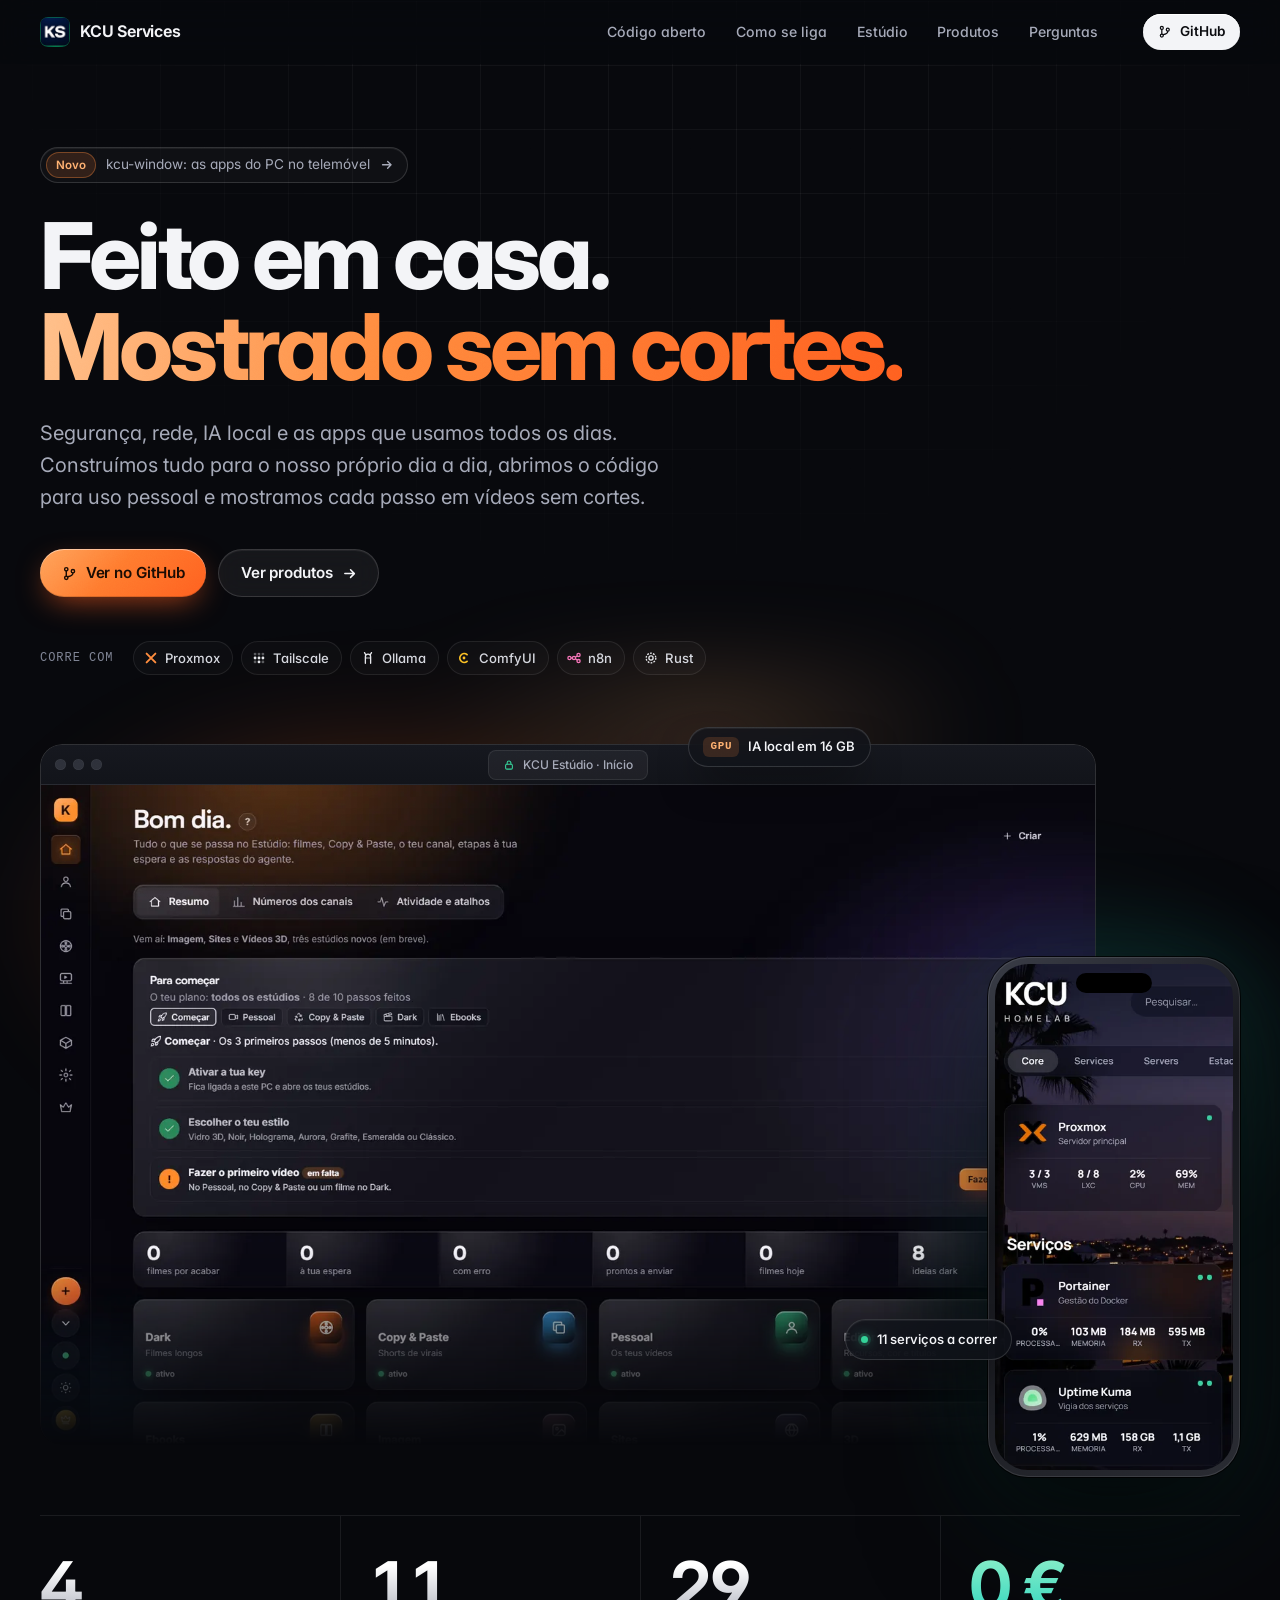
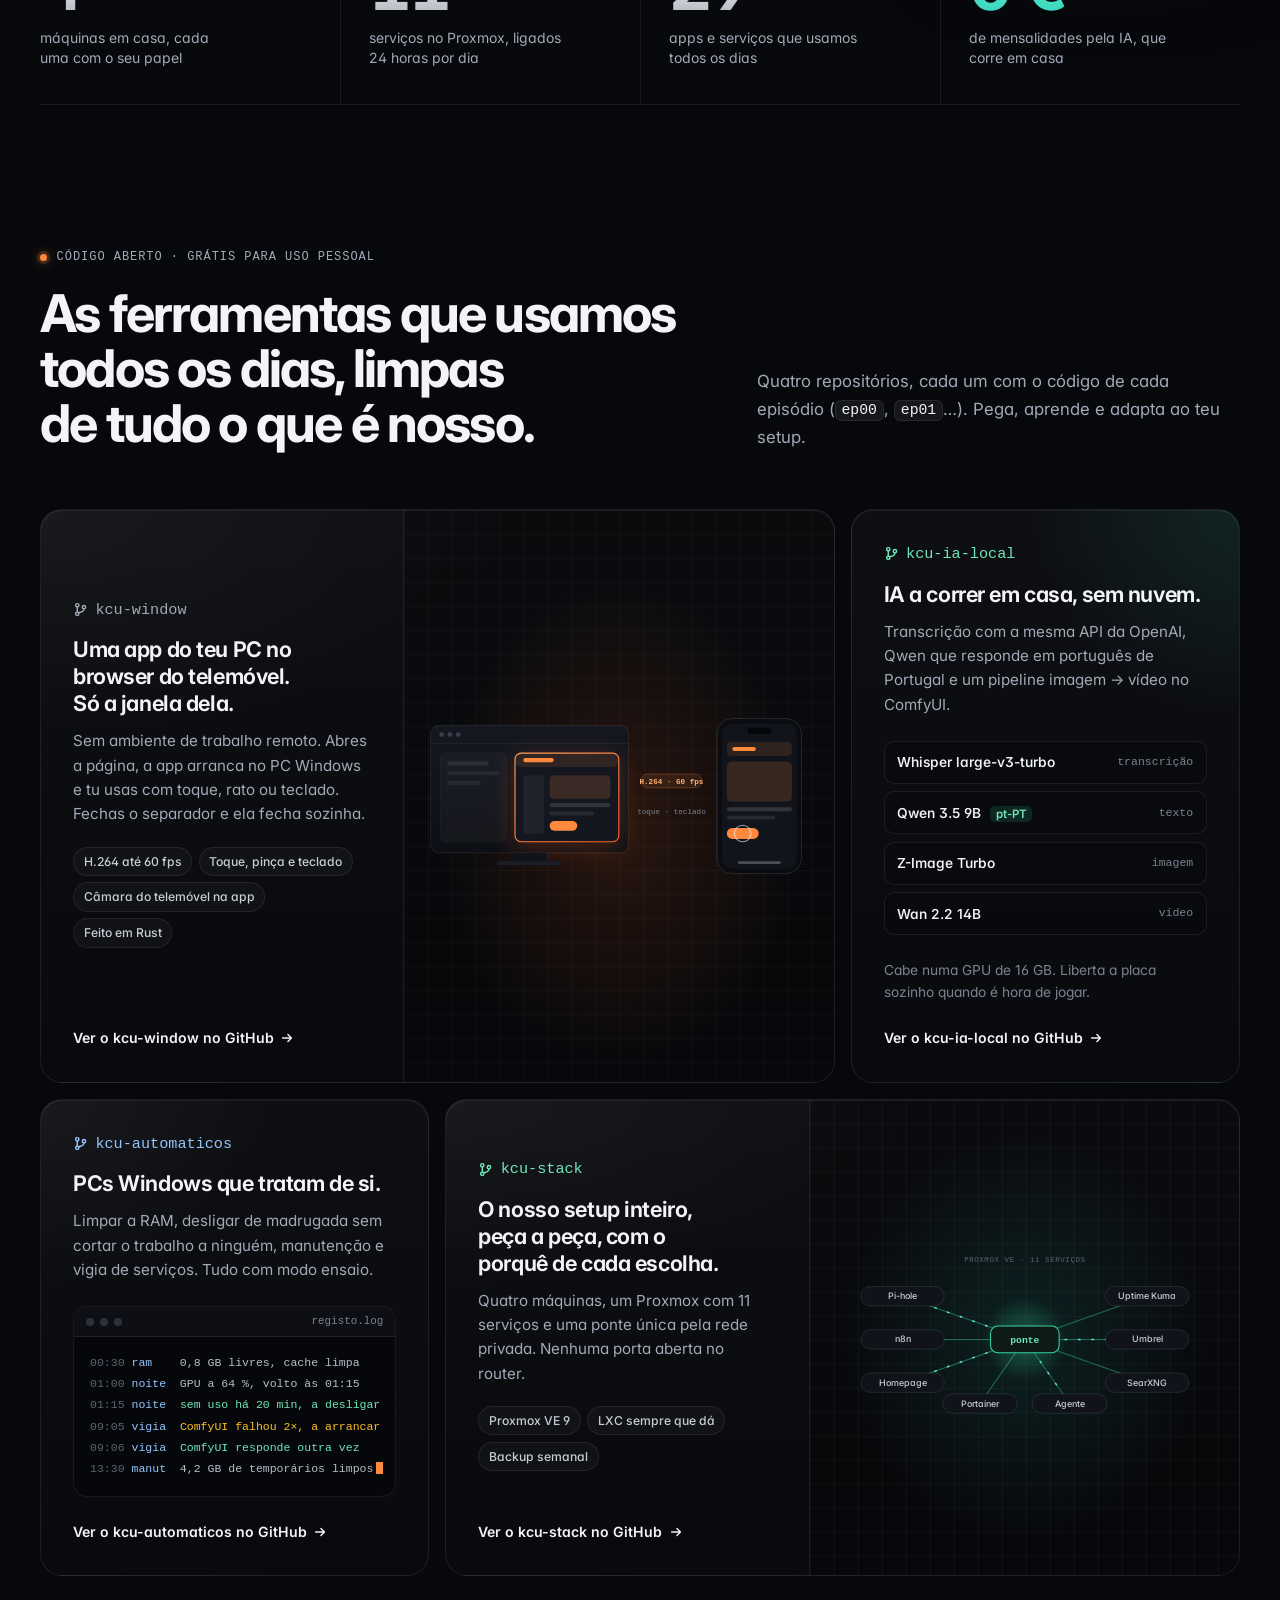
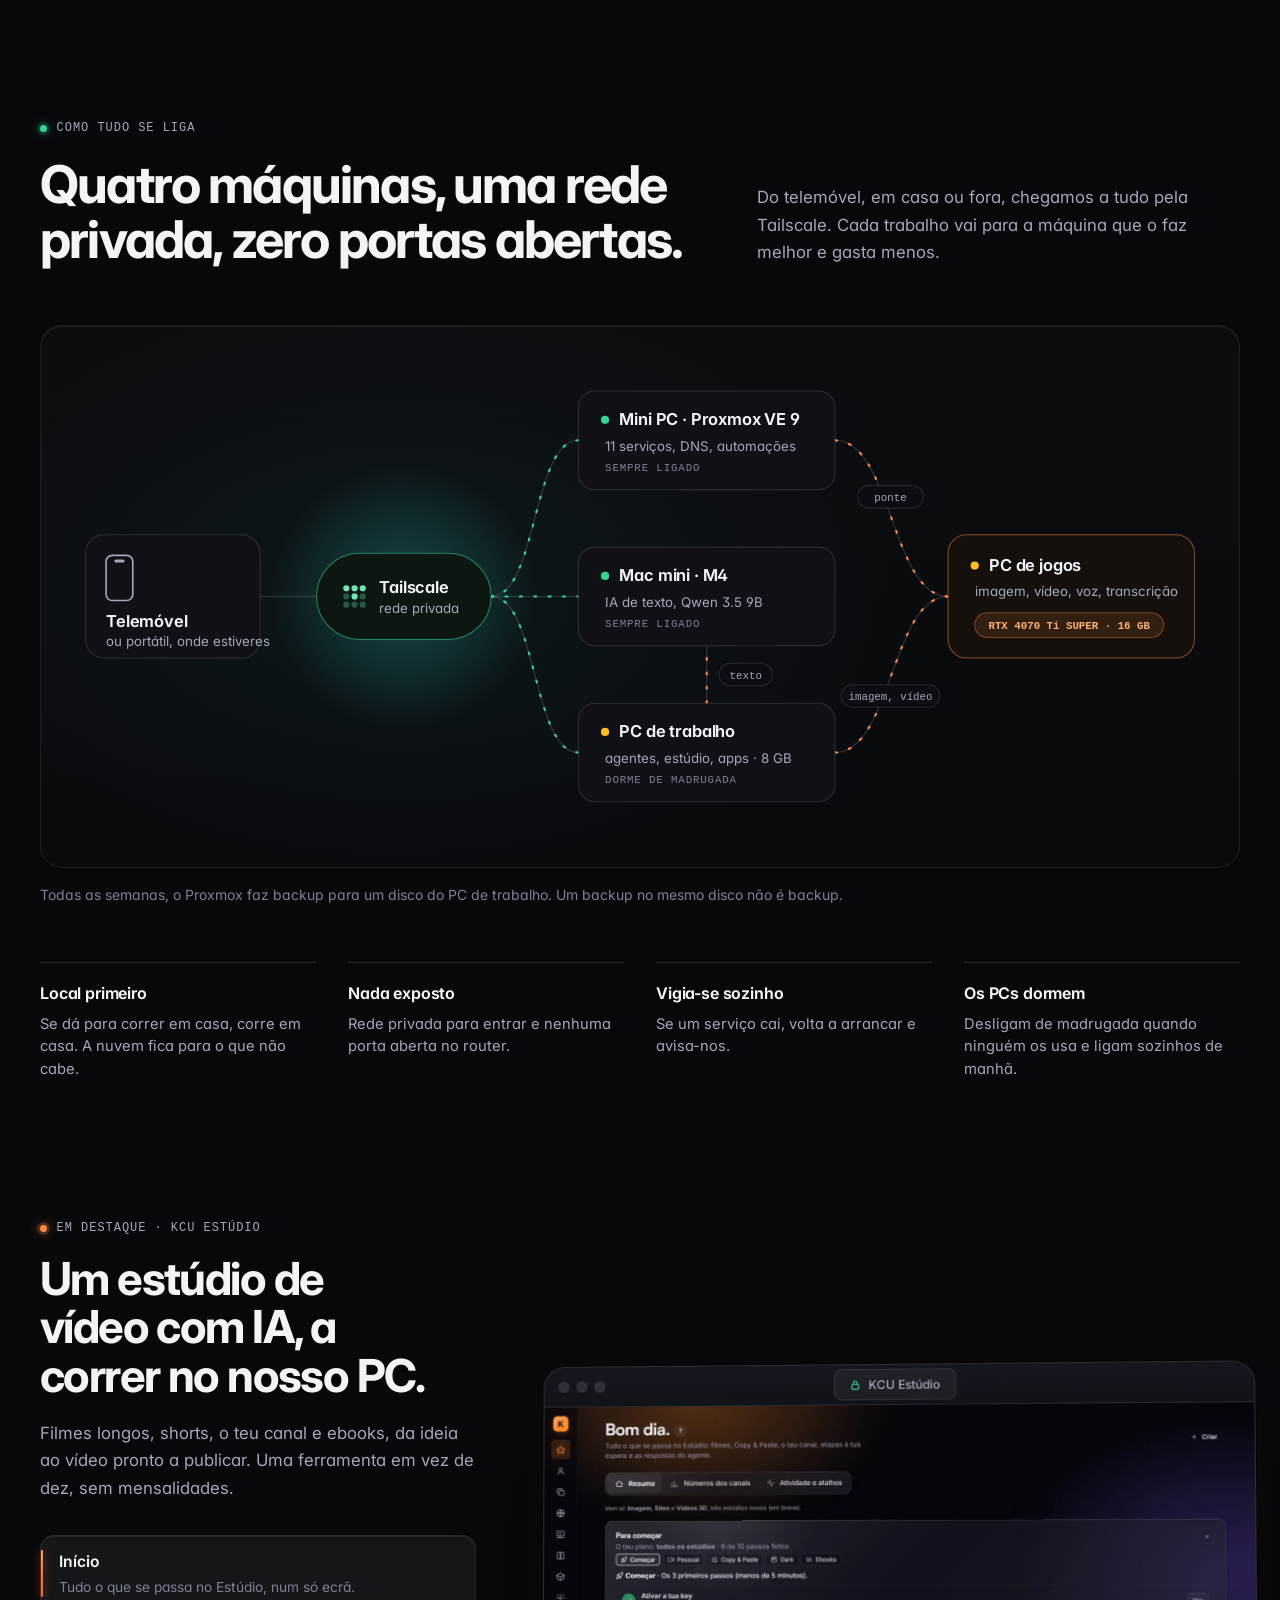
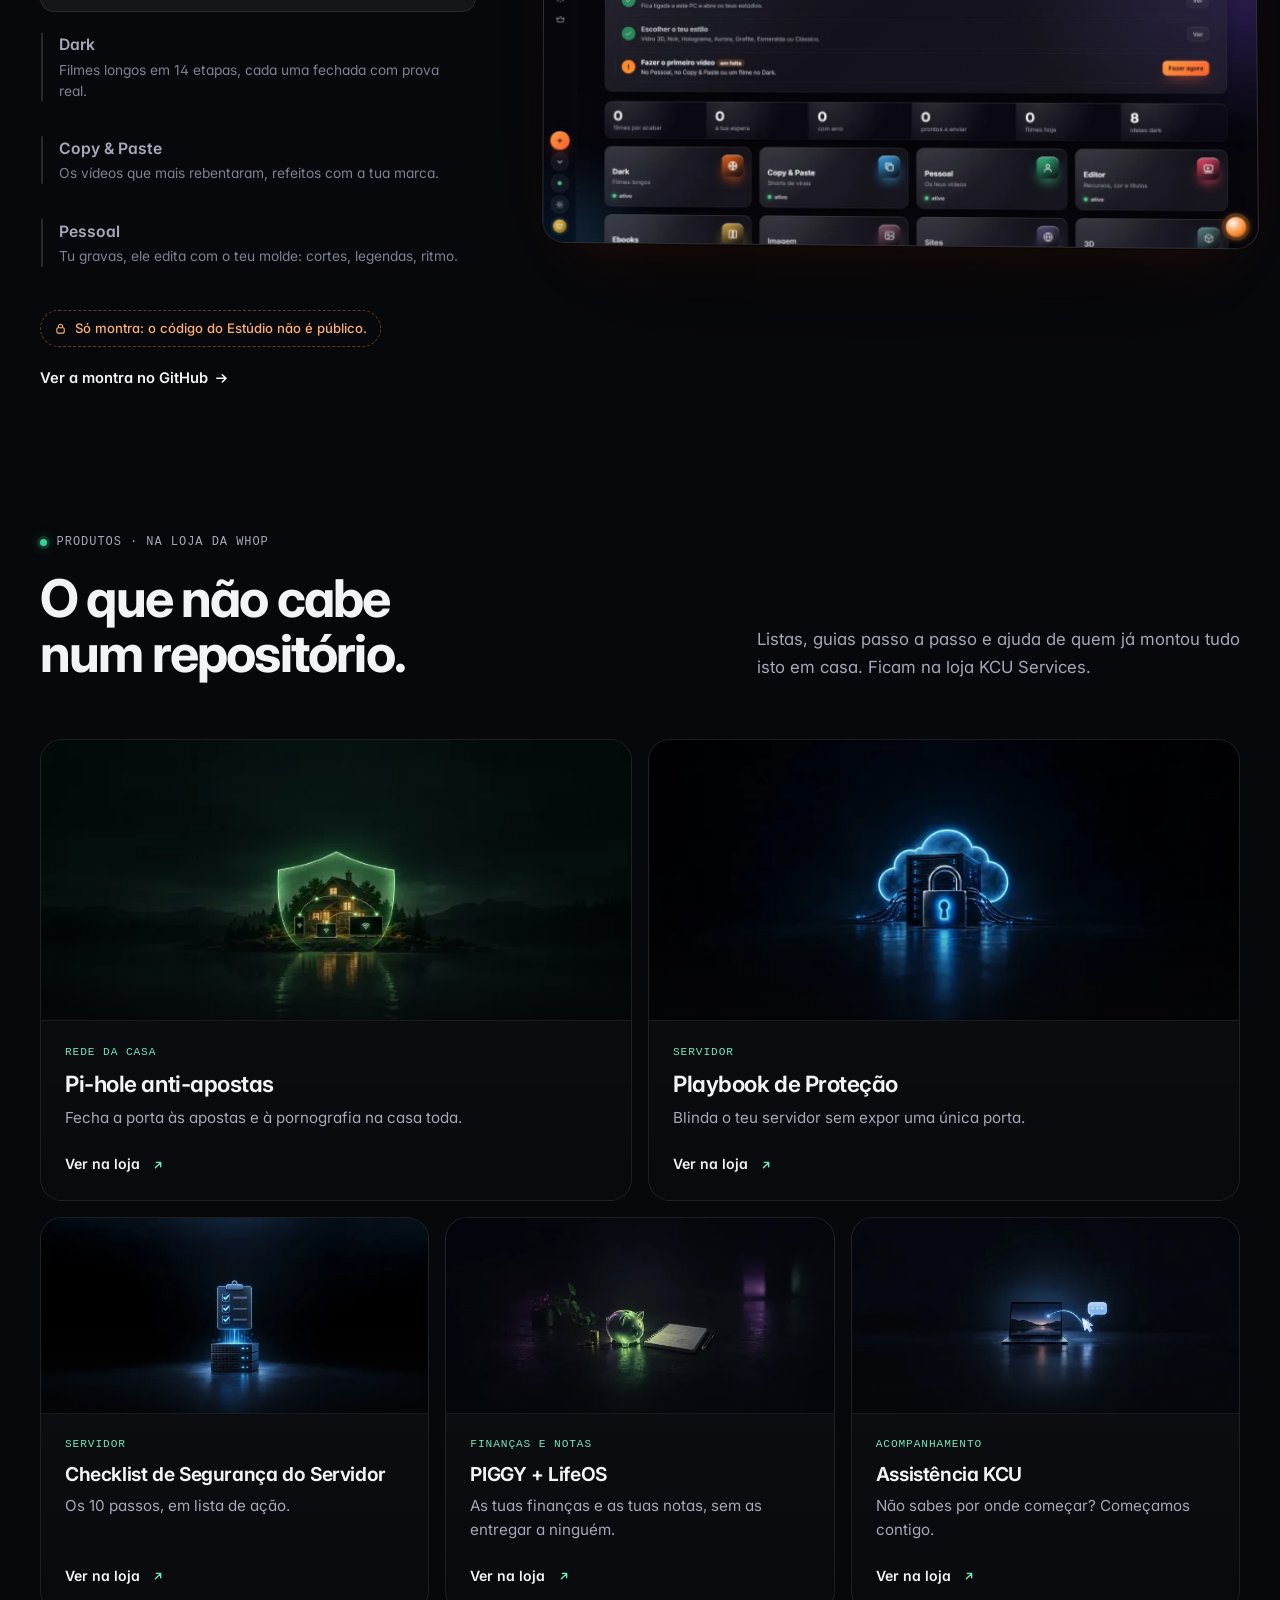
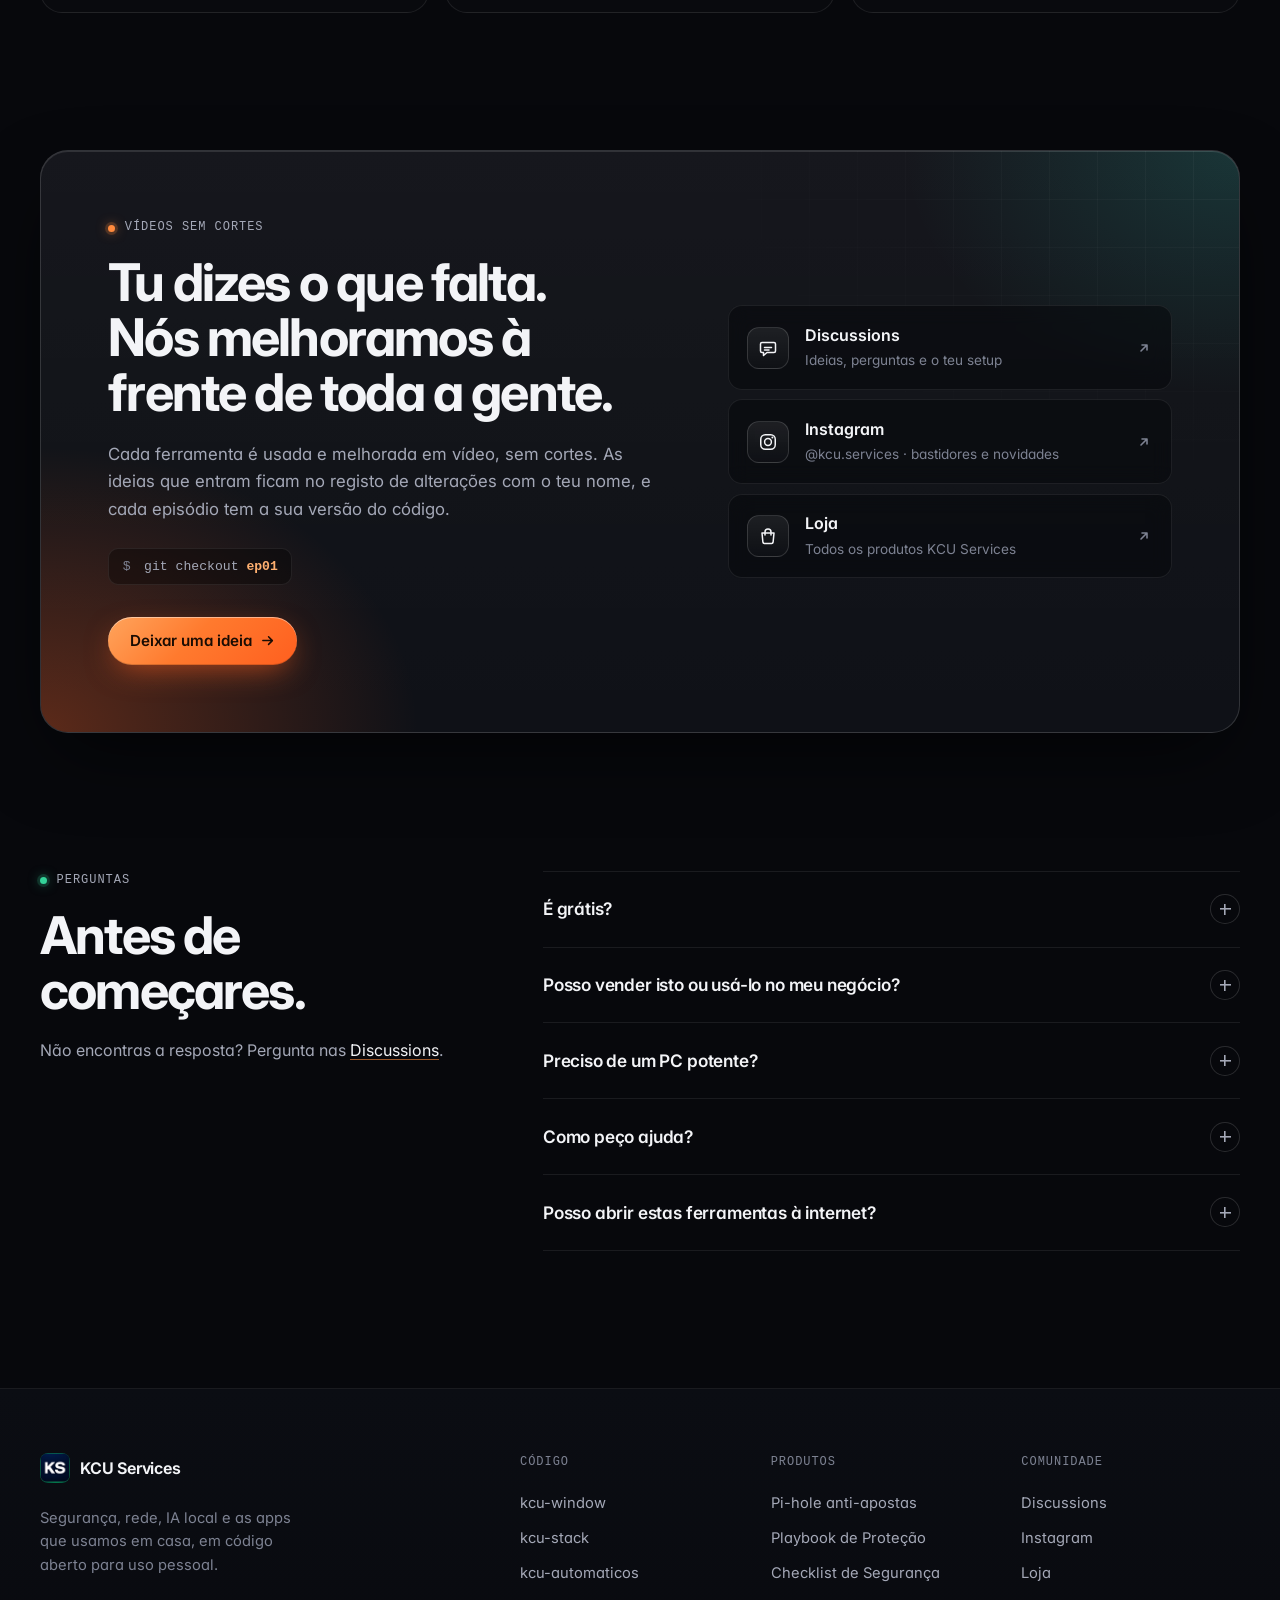
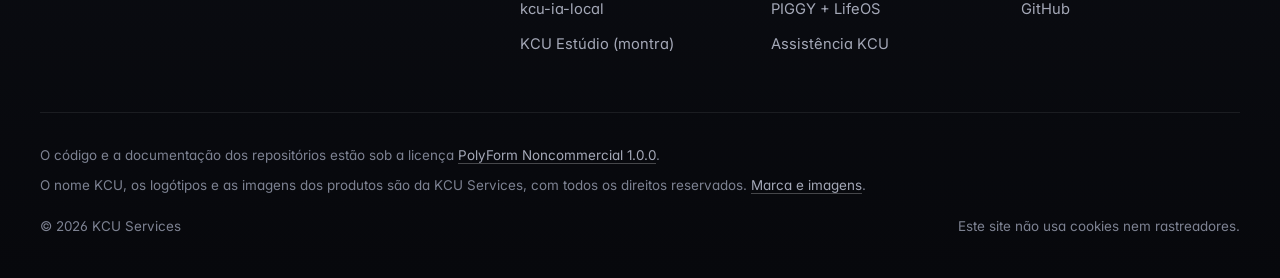
==== commit 0281f5b3: "Logotipo real da KCU Services" ====
--- a/index.html
+++ b/index.html
@@ -9,11 +9,13 @@
   <meta name="color-scheme" content="dark">
   <meta name="referrer" content="strict-origin-when-cross-origin">
   <link rel="canonical" href="https://kcuservices.github.io/">
-  <link rel="icon" href="favicon.svg" type="image/svg+xml">
+  <link rel="icon" href="favicon-32.png?v=2" sizes="32x32" type="image/png">
+  <link rel="icon" href="favicon-192.png?v=2" sizes="192x192" type="image/png">
+  <link rel="apple-touch-icon" href="apple-touch-icon.png?v=2">
   <link rel="preload" href="fontes/inter-var.woff2" as="font" type="font/woff2" crossorigin>
   <link rel="preload" href="img/estudio-inicio.webp" as="image" type="image/webp" fetchpriority="high">
-  <link rel="stylesheet" href="estilo.css">
-  <script src="app.js" defer></script>
+  <link rel="stylesheet" href="estilo.css?v=2">
+  <script src="app.js?v=2" defer></script>
 
   <meta property="og:type" content="website">
   <meta property="og:locale" content="pt_PT">
@@ -48,14 +50,7 @@
   <header class="nav" id="topo">
     <div class="envolve nav__linha">
       <a class="marca" href="#conteudo" aria-label="KCU Services, voltar ao início">
-        <svg class="marca__ks" viewBox="0 0 64 64" width="30" height="30" aria-hidden="true">
-          <rect width="64" height="64" rx="15" fill="#12141b"/>
-          <rect x="1" y="1" width="62" height="62" rx="14" fill="none" stroke="#ff8a3d" stroke-opacity=".85" stroke-width="2"/>
-          <g fill="none" stroke-linecap="round" stroke-linejoin="round" stroke-width="5">
-            <path d="M15 18v28M15 34l13-16M20.5 28.5 29 46" stroke="#ff8a3d"/>
-            <path d="M49.5 22.5c-1.6-2.9-4.3-4.5-7.6-4.5-4.2 0-7.1 2.4-7.1 5.6 0 7.8 15 4.9 15 13.6 0 3.7-3.2 6.8-7.8 6.8-3.6 0-6.6-1.7-8.3-4.6" stroke="#34d399"/>
-          </g>
-        </svg>
+        <img class="marca__ks" src="img/logo-kcu.webp?v=2" alt="" width="30" height="30">
         <span>KCU Services</span>
       </a>
       <nav class="nav__menu" aria-label="Secções">
@@ -735,7 +730,7 @@
       <div class="rodape__topo">
         <div class="rodape__marca">
           <a class="marca" href="#conteudo" aria-label="KCU Services, voltar ao início">
-            <img src="favicon.svg" alt="" width="30" height="30" loading="lazy">
+            <img src="img/logo-kcu.webp?v=2" alt="" width="30" height="30" loading="lazy">
             <span>KCU Services</span>
           </a>
           <p>Segurança, rede, IA local e as apps que usamos em casa, em código aberto para uso pessoal.</p>
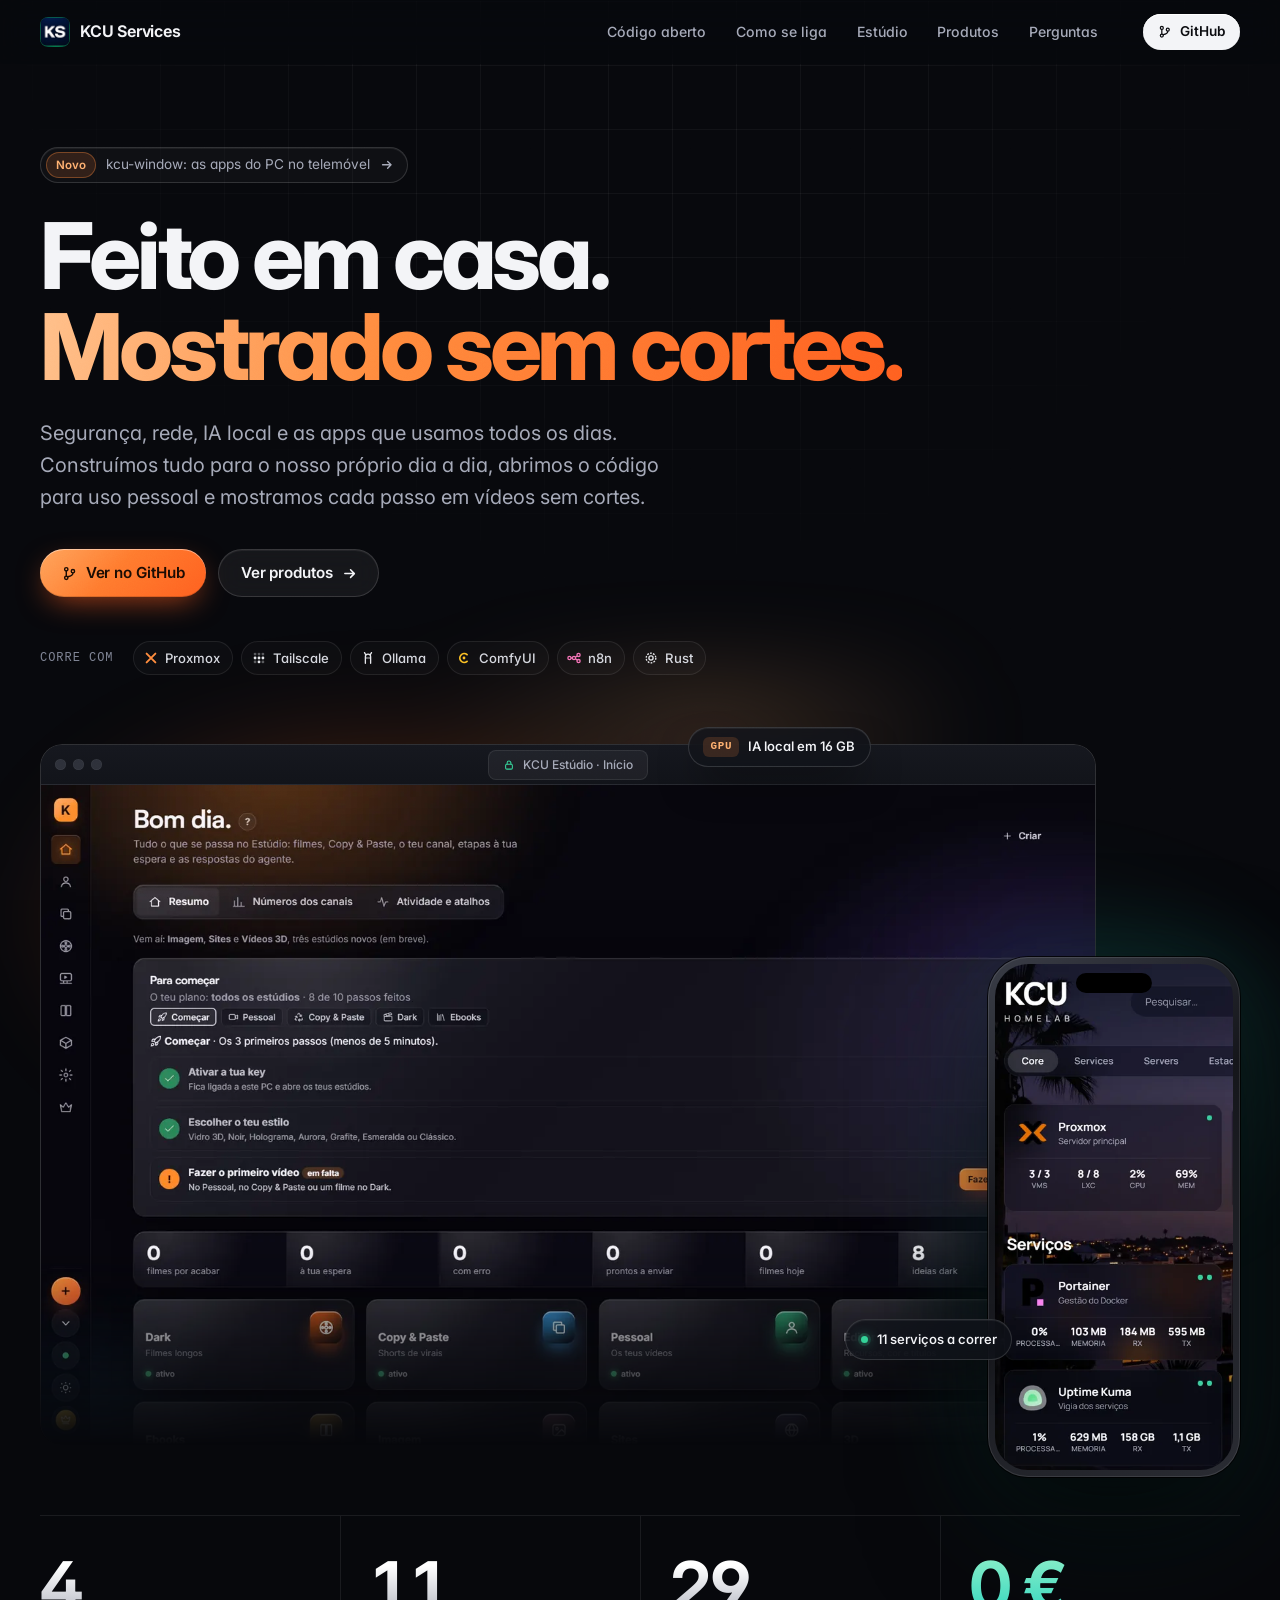
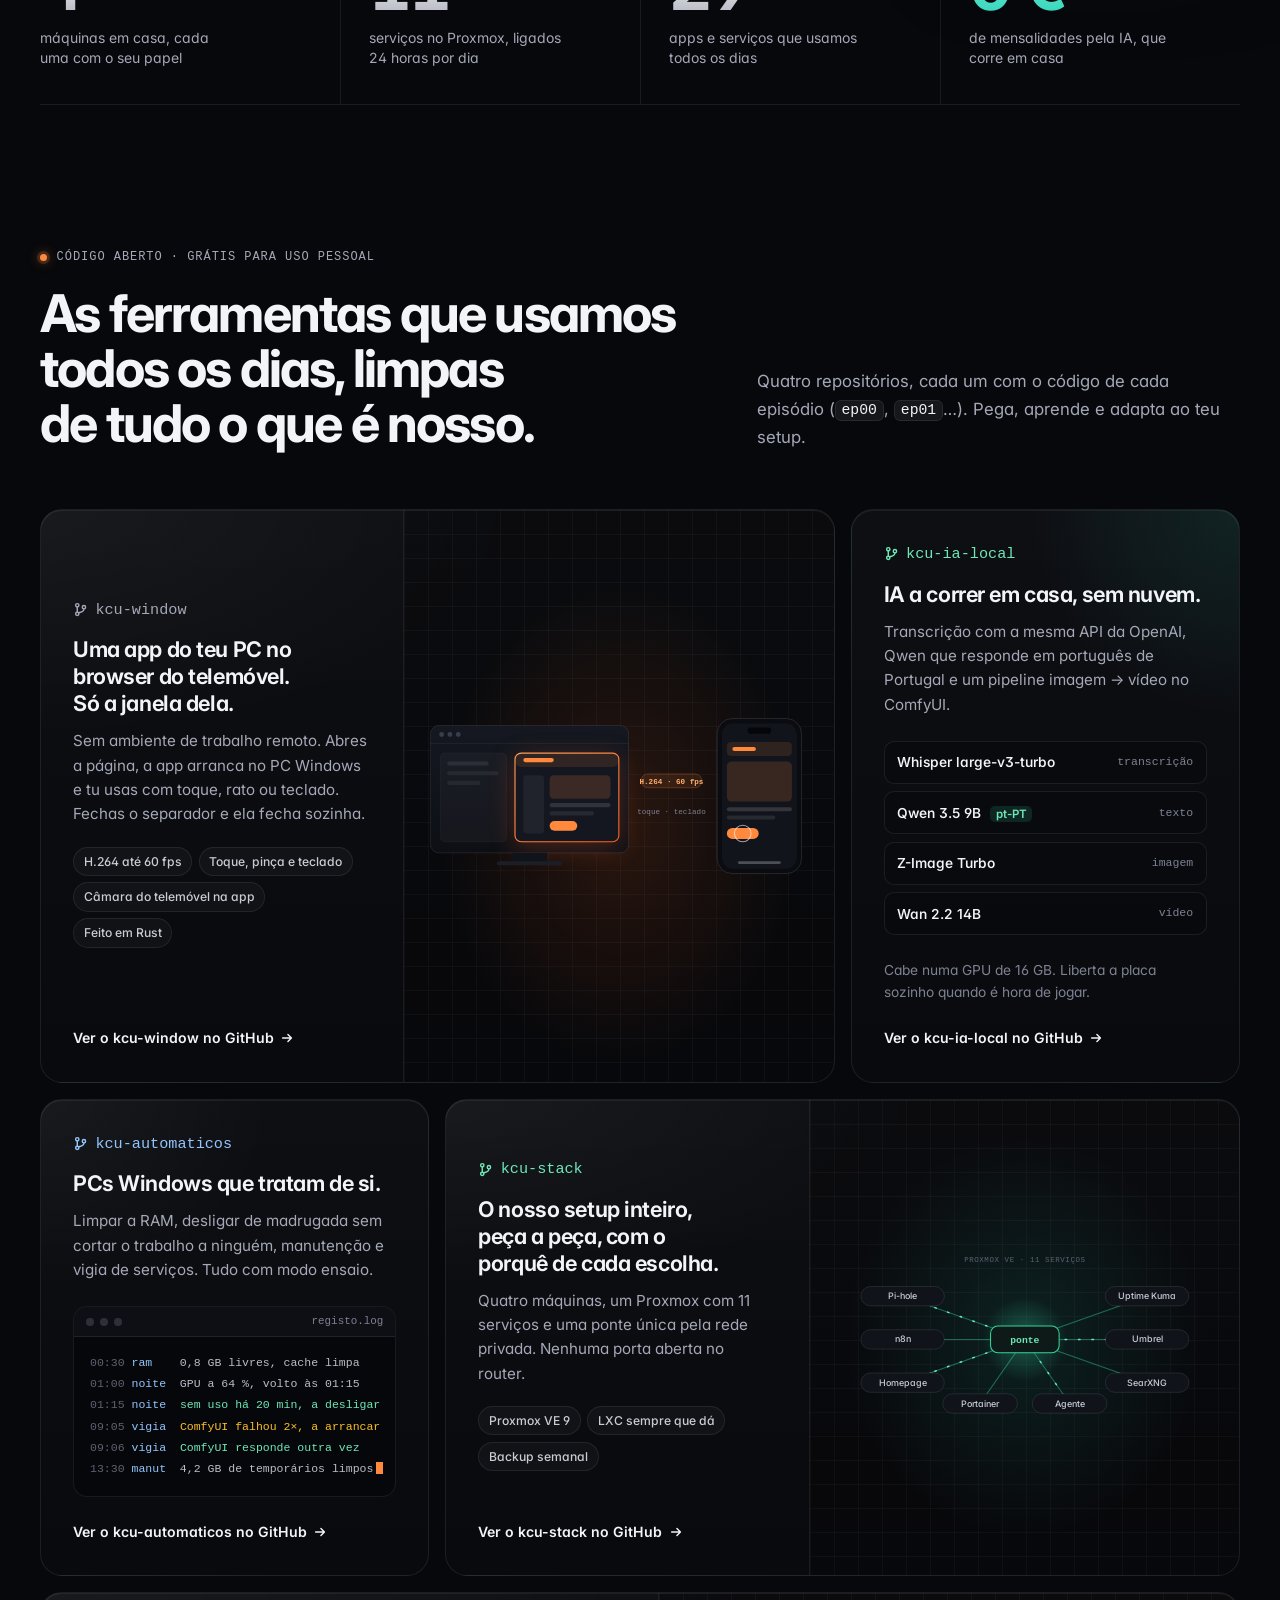
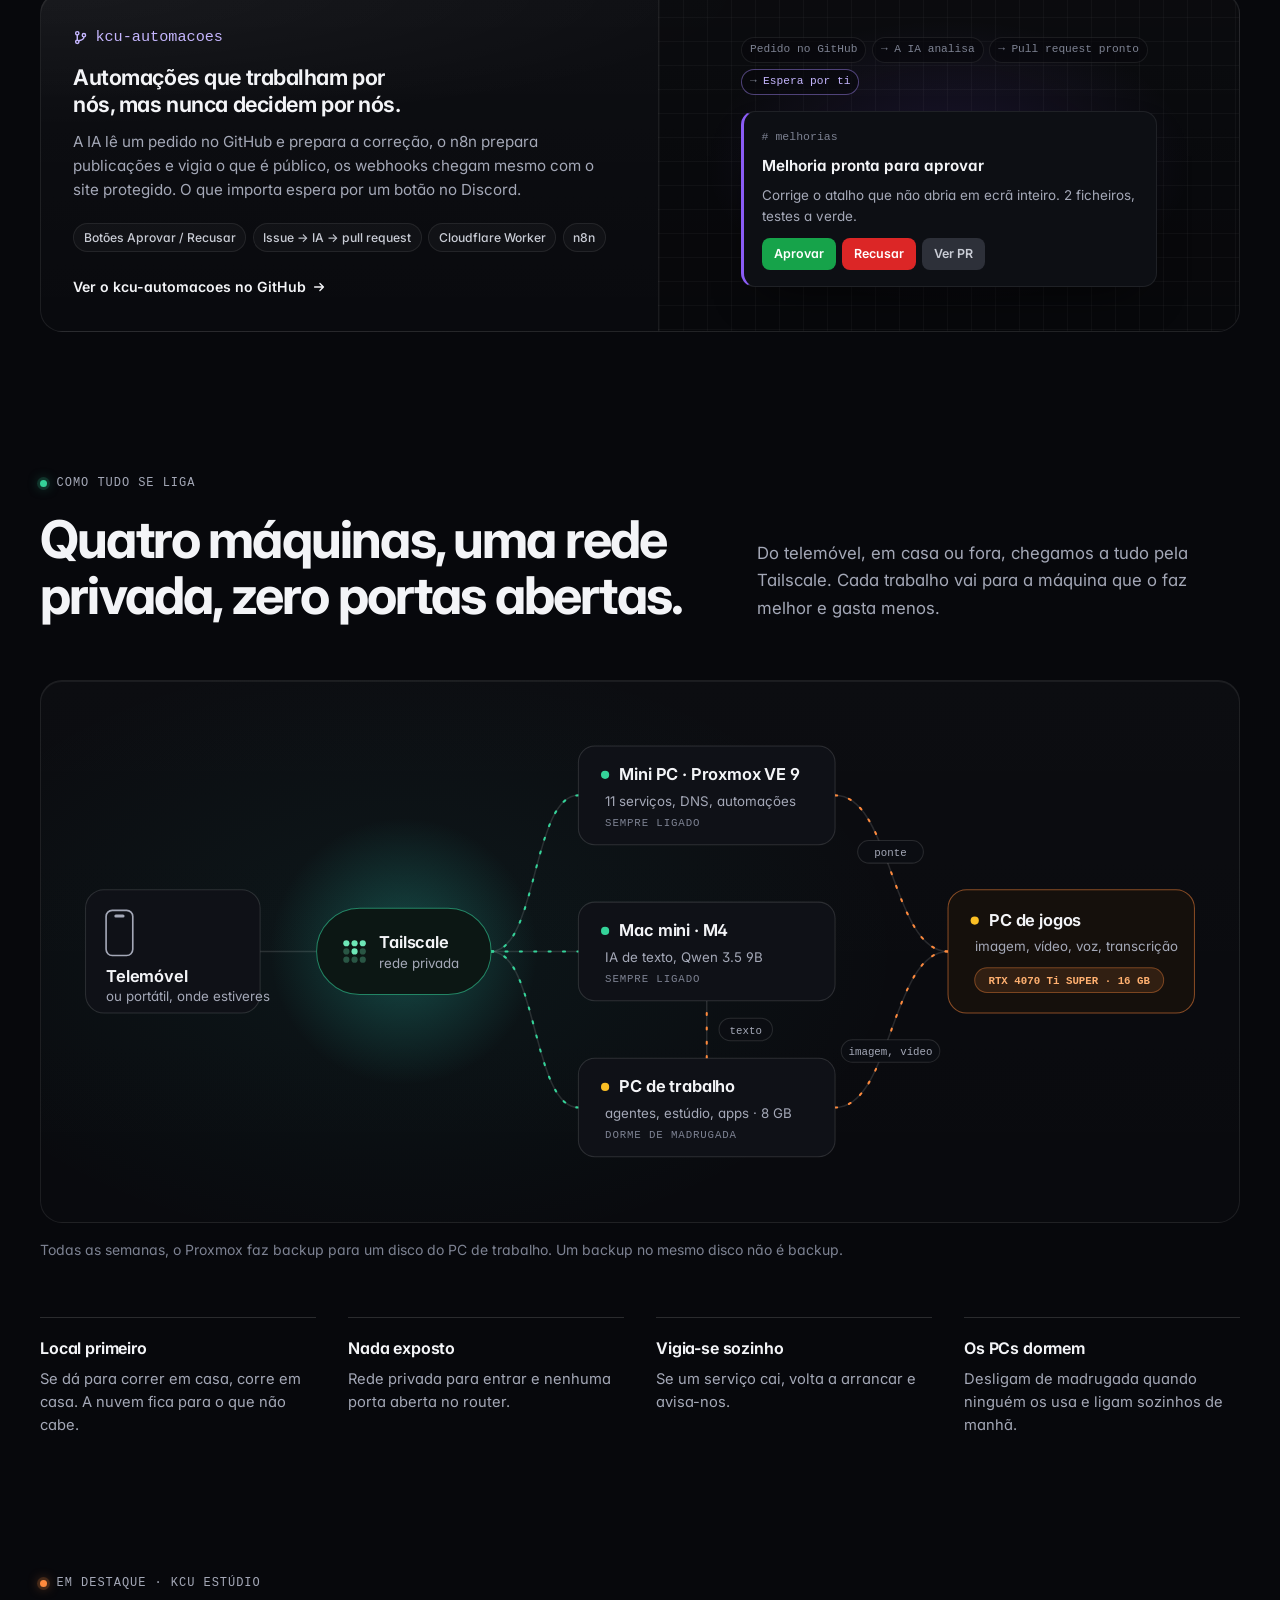
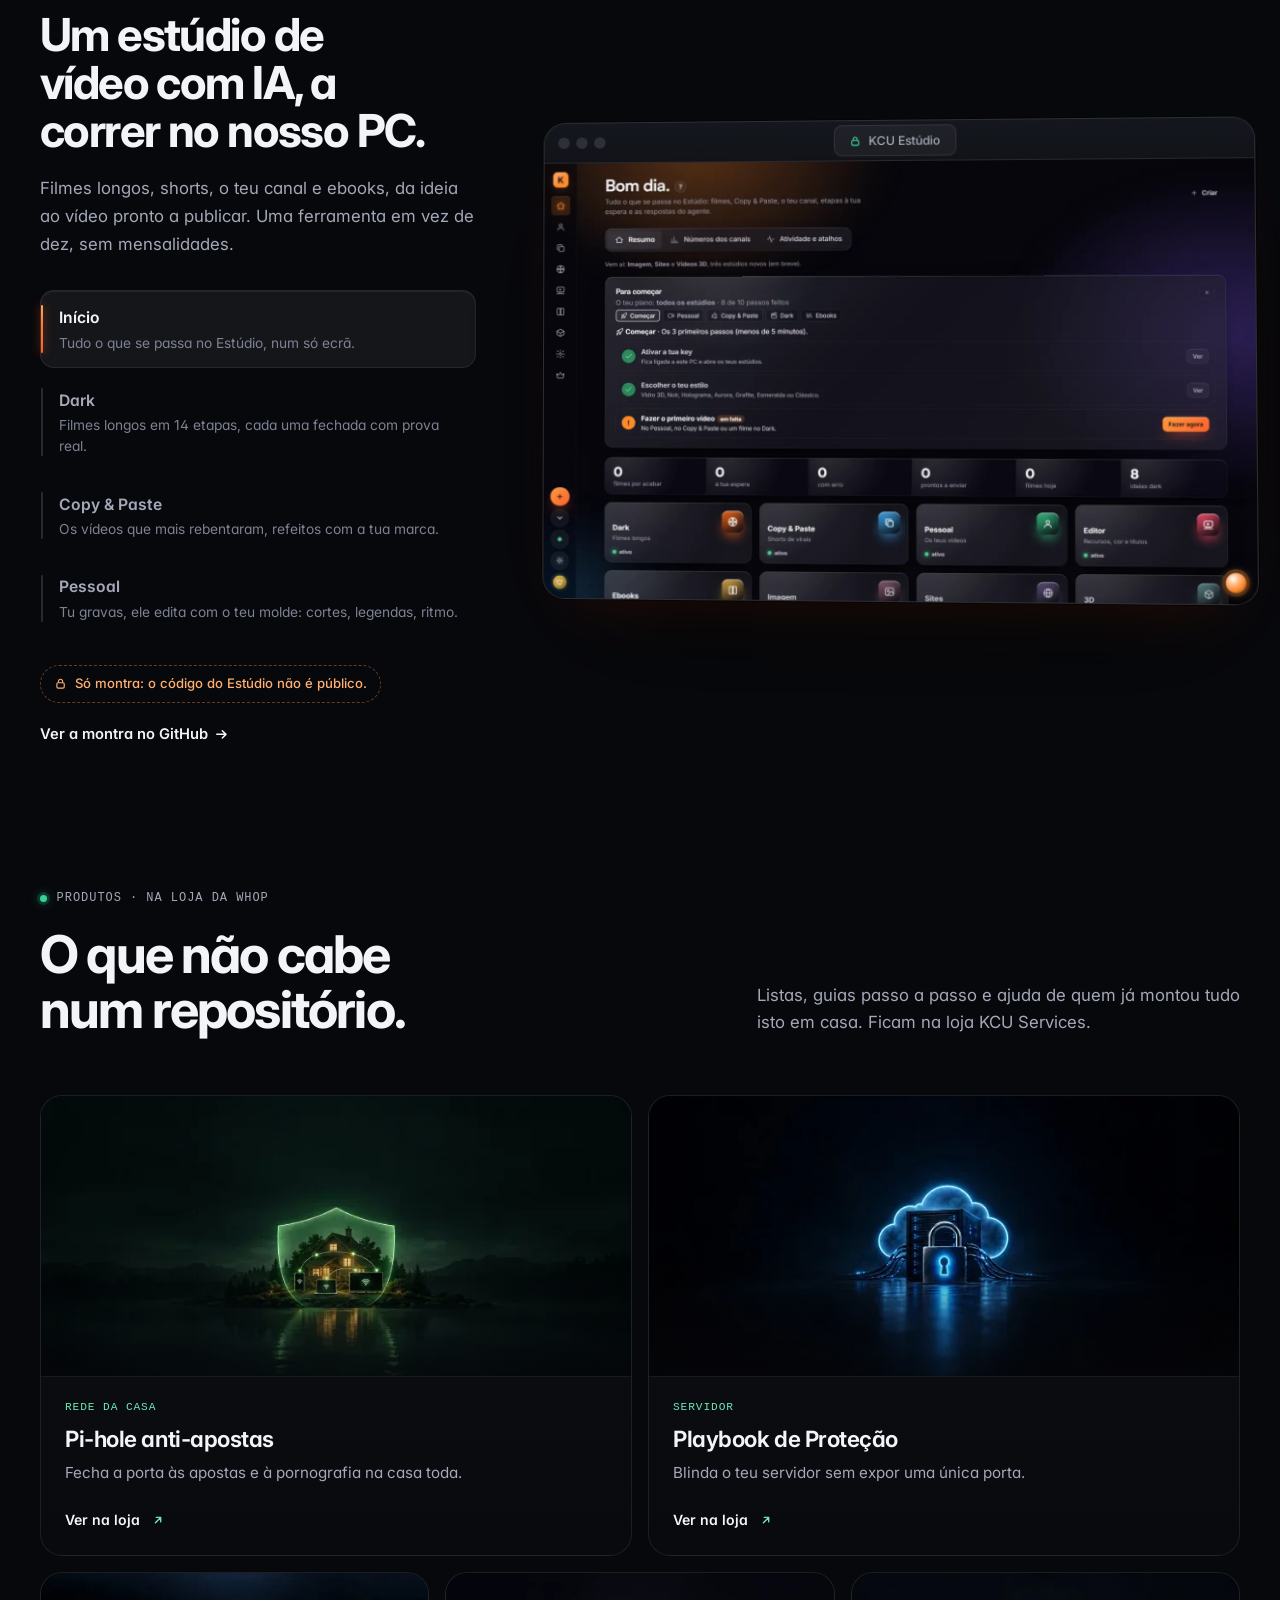
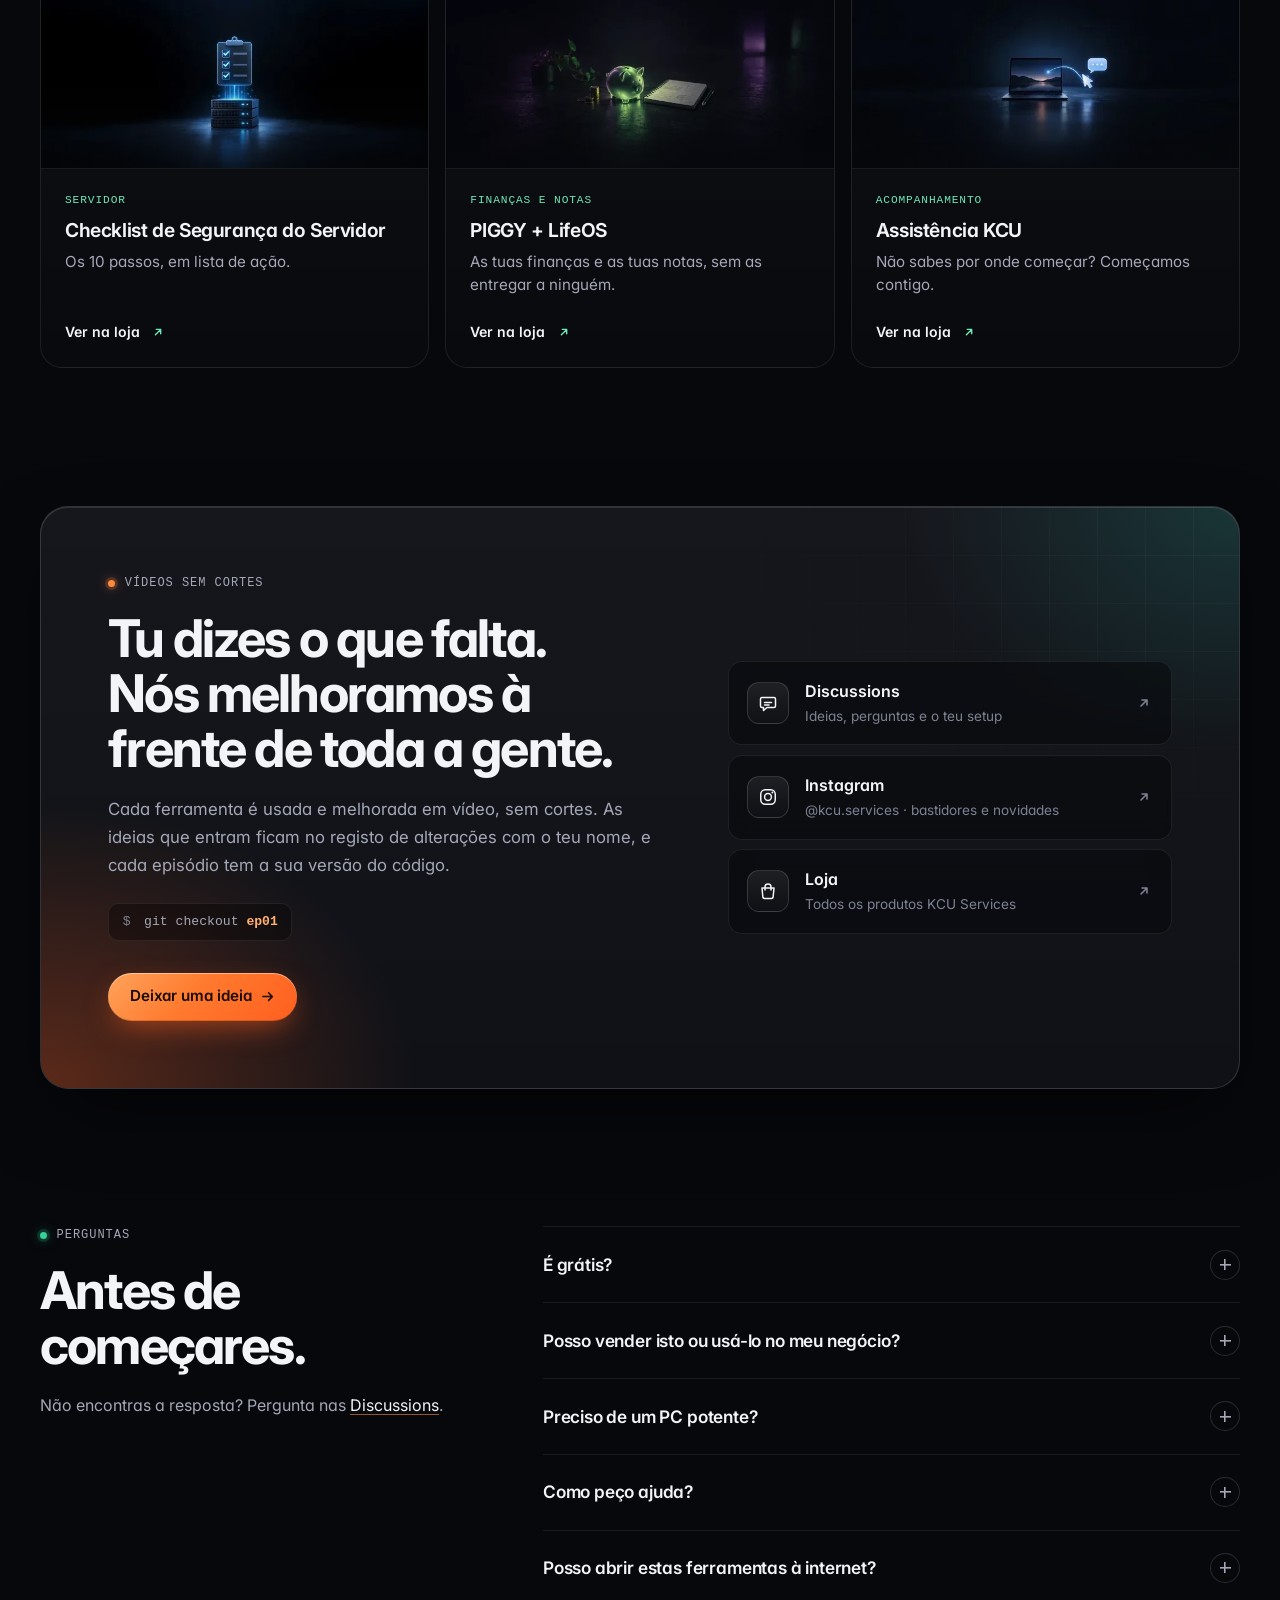
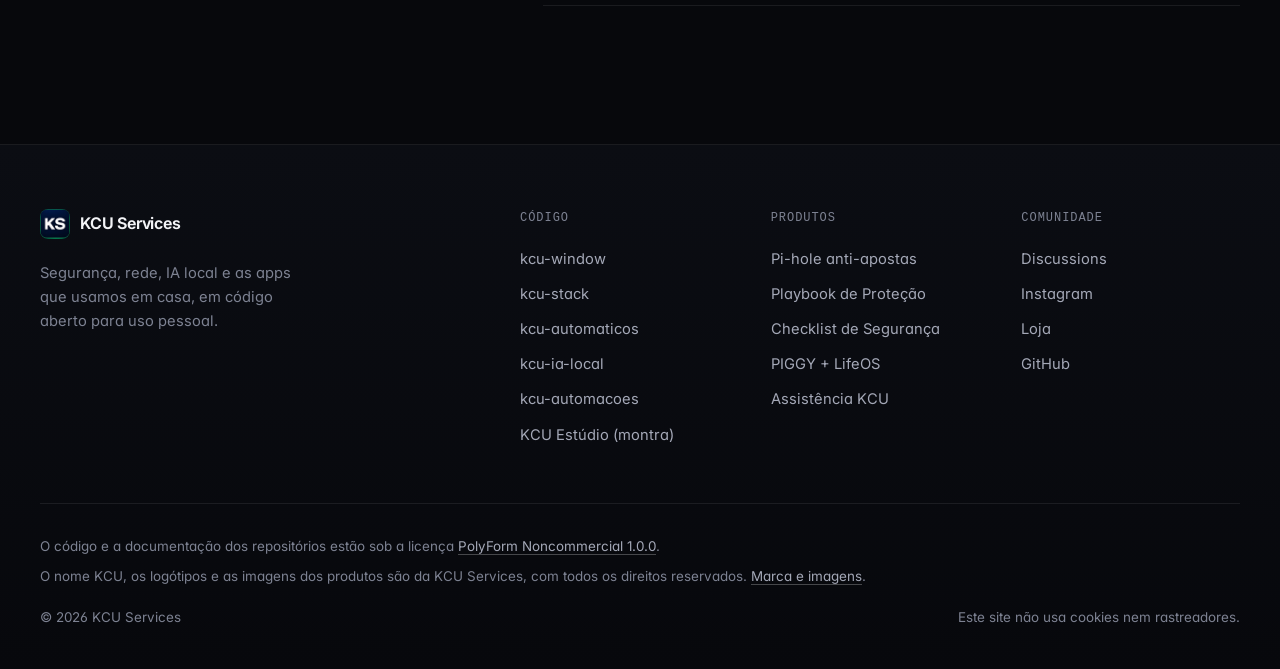
==== commit 4a6dd8c4: "Site: kcu-automacoes nos projetos, FAQ e rodape" ====
--- a/index.html
+++ b/index.html
@@ -14,7 +14,7 @@
   <link rel="apple-touch-icon" href="apple-touch-icon.png?v=2">
   <link rel="preload" href="fontes/inter-var.woff2" as="font" type="font/woff2" crossorigin>
   <link rel="preload" href="img/estudio-inicio.webp" as="image" type="image/webp" fetchpriority="high">
-  <link rel="stylesheet" href="estilo.css?v=2">
+  <link rel="stylesheet" href="estilo.css?v=3">
   <script src="app.js?v=2" defer></script>
 
   <meta property="og:type" content="website">
@@ -305,6 +305,38 @@
             </div>
             <a class="tile__link esticado" href="https://github.com/KCUServices/kcu-stack">Ver o kcu-stack no GitHub <svg class="ico" width="14" height="14" aria-hidden="true"><use href="#i-seta"/></svg></a>
           </article>
+
+          <!-- kcu-automacoes -->
+          <article class="tile tile--largo tile--total tile--auto rv">
+            <div class="tile__texto">
+              <p class="tile__repo"><svg class="ico" width="14" height="14" aria-hidden="true"><use href="#i-ramo"/></svg>kcu-automacoes</p>
+              <h3>Automações que trabalham por nós, mas nunca decidem por nós.</h3>
+              <p>A IA lê um pedido no GitHub e prepara a correção, o n8n prepara publicações e vigia o que é público, os webhooks chegam mesmo com o site protegido. O que importa espera por um botão no Discord.</p>
+              <ul class="factos">
+                <li>Botões Aprovar / Recusar</li>
+                <li>Issue → IA → pull request</li>
+                <li>Cloudflare Worker</li>
+                <li>n8n</li>
+              </ul>
+            </div>
+            <div class="tile__arte" aria-hidden="true">
+              <div class="aprova">
+                <ol class="aprova__fluxo">
+                  <li>Pedido no GitHub</li>
+                  <li>A IA analisa</li>
+                  <li>Pull request pronto</li>
+                  <li class="aprova__agora">Espera por ti</li>
+                </ol>
+                <div class="aprova__cartao">
+                  <p class="aprova__canal"># melhorias</p>
+                  <p class="aprova__titulo">Melhoria pronta para aprovar</p>
+                  <p class="aprova__linha">Corrige o atalho que não abria em ecrã inteiro. 2 ficheiros, testes a verde.</p>
+                  <div class="aprova__botoes"><span class="aprova__sim">Aprovar</span><span class="aprova__nao">Recusar</span><span class="aprova__ver">Ver PR</span></div>
+                </div>
+              </div>
+            </div>
+            <a class="tile__link esticado" href="https://github.com/KCUServices/kcu-automacoes">Ver o kcu-automacoes no GitHub <svg class="ico" width="14" height="14" aria-hidden="true"><use href="#i-seta"/></svg></a>
+          </article>
         </div>
       </div>
     </section>
@@ -691,7 +723,7 @@
           <details>
             <summary>É grátis?</summary>
             <div class="faq__resp">
-              <p>O código aberto é grátis para uso pessoal: kcu-window, kcu-stack, kcu-automaticos e kcu-ia-local. Os produtos da loja são pagos e o KCU Estúdio é só uma montra.</p>
+              <p>O código aberto é grátis para uso pessoal: kcu-window, kcu-stack, kcu-automaticos, kcu-ia-local e kcu-automacoes. Os produtos da loja são pagos e o KCU Estúdio é só uma montra.</p>
             </div>
           </details>
           <details>
@@ -743,6 +775,7 @@
               <li><a href="https://github.com/KCUServices/kcu-stack">kcu-stack</a></li>
               <li><a href="https://github.com/KCUServices/kcu-automaticos">kcu-automaticos</a></li>
               <li><a href="https://github.com/KCUServices/kcu-ia-local">kcu-ia-local</a></li>
+              <li><a href="https://github.com/KCUServices/kcu-automacoes">kcu-automacoes</a></li>
               <li><a href="https://github.com/KCUServices/kcu-estudio">KCU Estúdio (montra)</a></li>
             </ul>
           </div>
--- a/estilo.css
+++ b/estilo.css
@@ -695,6 +695,42 @@
 .modelos__nome b { margin-left: .3rem; padding: .05rem .35rem; border-radius: 5px; background: rgba(52, 211, 153, .14); color: #6ee7b7; font-size: .72rem; font-weight: 600; }
 .modelos__papel { font-family: var(--f-mono); font-size: .72rem; color: var(--fg-3); white-space: nowrap; }
 .tile__nota { font-size: .86rem !important; color: var(--fg-3) !important; }
+
+/* automacoes (largura total) */
+.tile--total { grid-column: 1 / -1; grid-template-columns: minmax(0, 1fr) minmax(0, 1fr); }
+.tile--auto .tile__repo { color: #c4b5fd; }
+.tile--auto .tile__arte {
+  background:
+    radial-gradient(60% 60% at 50% 50%, rgba(139, 92, 246, .14), transparent 70%),
+    linear-gradient(to right, rgba(255, 255, 255, .03) 1px, transparent 1px) 0 0 / 24px 24px,
+    linear-gradient(to bottom, rgba(255, 255, 255, .03) 1px, transparent 1px) 0 0 / 24px 24px,
+    rgba(0, 0, 0, .25);
+}
+.aprova { display: grid; gap: 1rem; width: min(100%, 26rem); }
+.aprova__fluxo { list-style: none; margin: 0; padding: 0; display: flex; flex-wrap: wrap; align-items: center; gap: .35rem; font-family: var(--f-mono); font-size: .7rem; color: var(--fg-3); }
+.aprova__fluxo li { white-space: nowrap; padding: .2rem .5rem; border-radius: 999px; border: 1px solid var(--linha); background: rgba(7, 8, 12, .6); }
+.aprova__fluxo li + li::before { content: "→"; margin-right: .4rem; color: var(--fg-3); }
+.aprova__fluxo .aprova__agora { color: #c4b5fd; border-color: rgba(167, 139, 250, .45); }
+.aprova__cartao {
+  display: grid;
+  gap: .45rem;
+  padding: 1rem 1.1rem;
+  border-radius: var(--r-m);
+  border: 1px solid var(--linha);
+  border-left: 3px solid #8b5cf6;
+  background: #0d0f14;
+  box-shadow: 0 20px 50px -25px rgba(0, 0, 0, .9);
+}
+.tile .aprova__canal { font-family: var(--f-mono); font-size: .72rem; color: var(--fg-3); }
+.tile .aprova__titulo { color: var(--fg); font-weight: 650; font-size: .95rem; }
+.tile .aprova__linha { font-size: .84rem; line-height: 1.5; }
+.aprova__botoes { display: flex; flex-wrap: wrap; gap: .4rem; margin-top: .35rem; }
+.aprova__botoes span { padding: .35rem .75rem; border-radius: 8px; font-size: .78rem; font-weight: 600; color: #fff; }
+.aprova__sim { background: #16a34a; animation: realce-sim 2.8s var(--ease) infinite; }
+.aprova__nao { background: #dc2626; }
+.aprova__ver { background: #2d3039; color: #c9ccd5 !important; }
+@keyframes realce-sim { 0%, 100% { box-shadow: 0 0 0 0 rgba(22, 163, 74, 0); } 50% { box-shadow: 0 0 0 4px rgba(22, 163, 74, .25); } }
+@media (prefers-reduced-motion: reduce) { .aprova__sim { animation: none; } }
 
 /* terminal */
 .tile--term .tile__repo { color: #93c5fd; }
